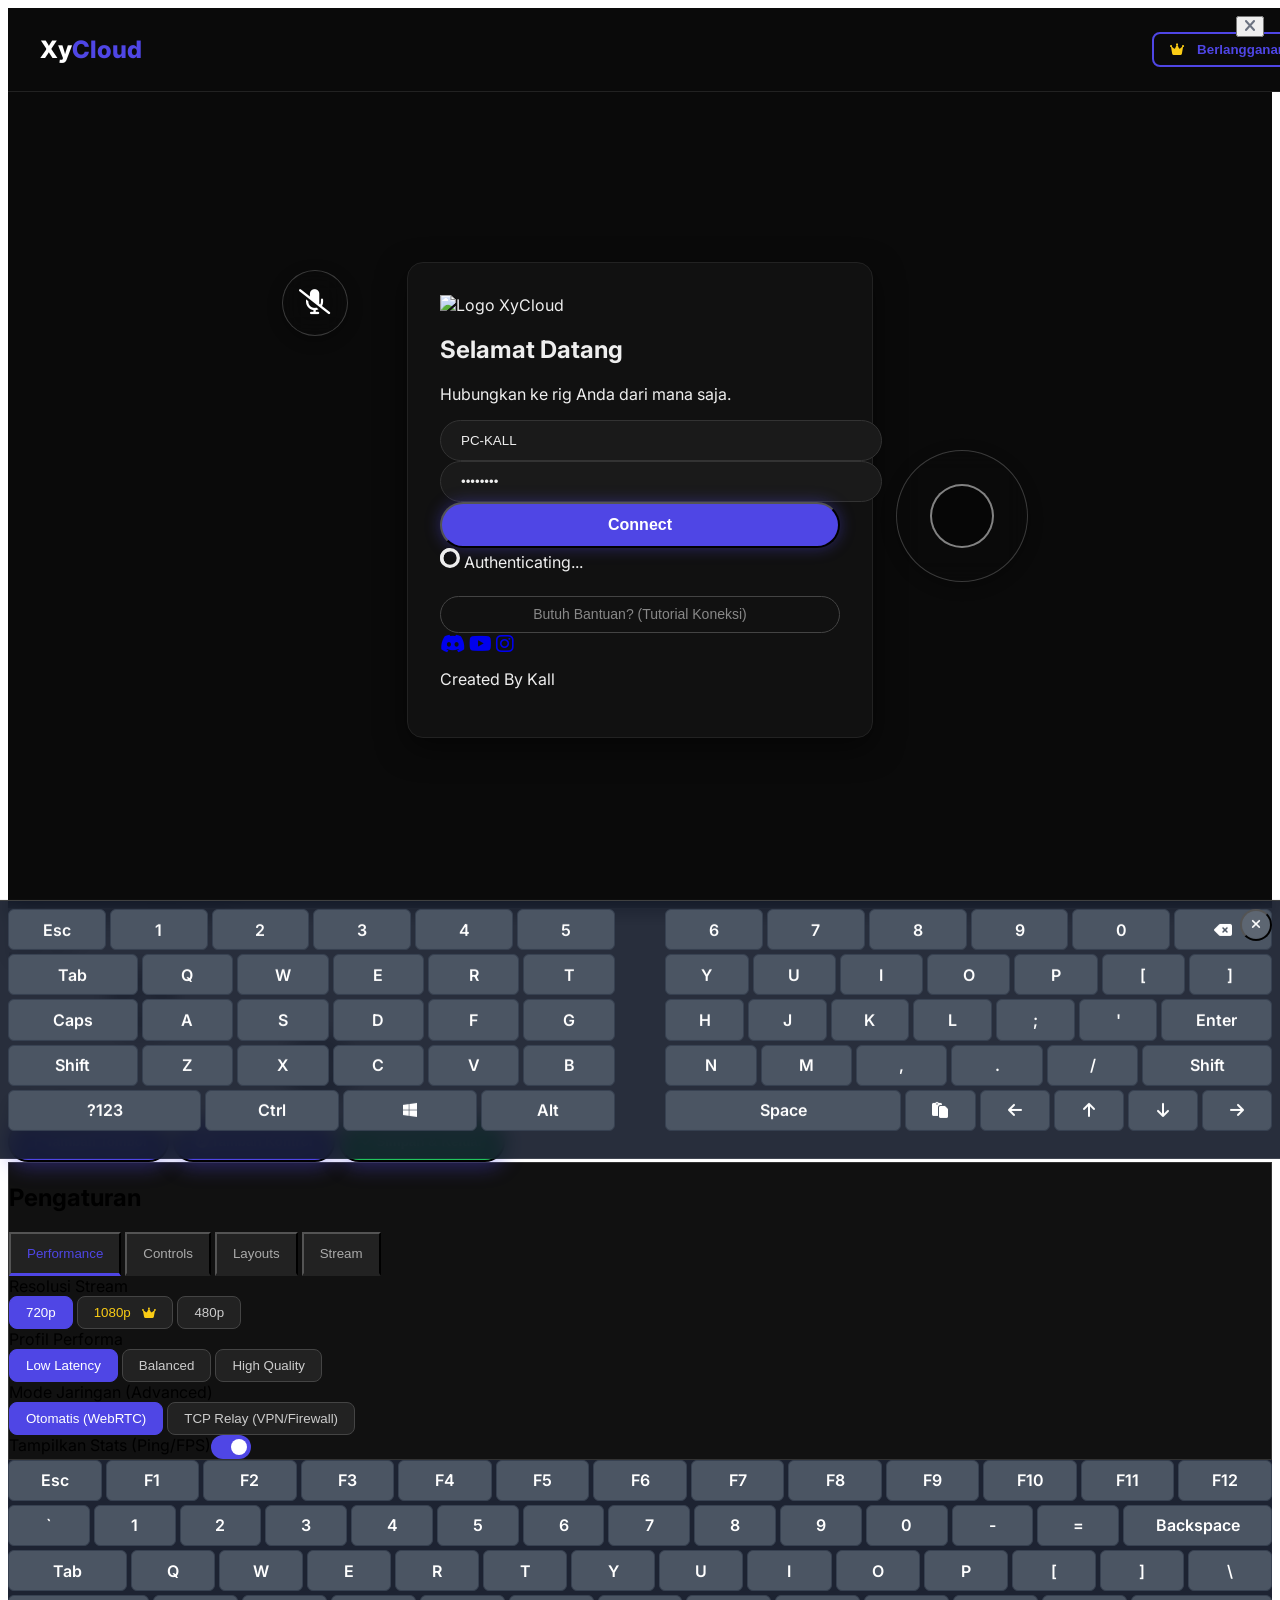
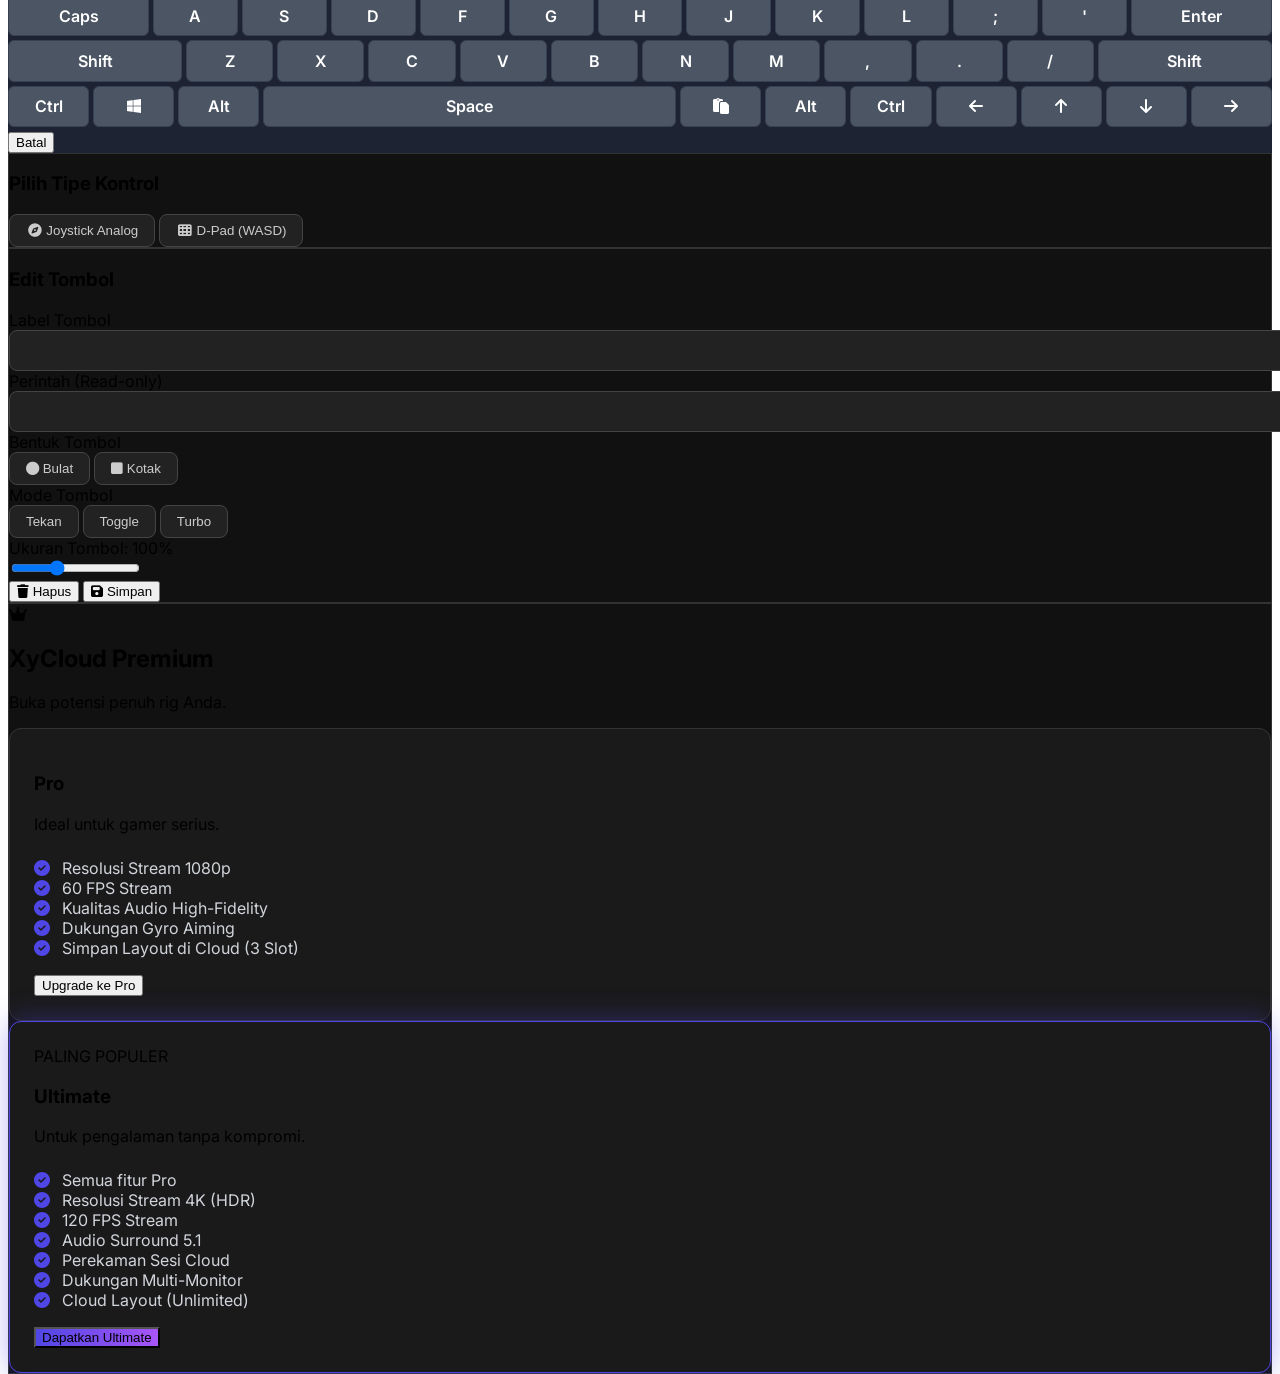
==== index.html @ 90b8d827 "Simplify XyCloud setup instructions in index.html Remove detailed guide for setting up XyCloud with " ====
<!DOCTYPE html>
<html lang="id">
<head>
    <meta charset="UTF-8">
    <meta name="viewport" content="width=device-width, initial-scale=1.0, interactive-widget=resizes-content, user-scalable=no">
    <title>XyCloud | NextGeneration</title>
    
    <script src="https://cdn.tailwindcss.com"></script>
    
    <link rel="stylesheet" href="https://cdnjs.cloudflare.com/ajax/libs/font-awesome/6.5.1/css/all.min.css">
    
    <script src="https://cdn.jsdelivr.net/npm/interactjs/dist/interact.min.js"></script>
    
    <script type="module">
      import { initializeApp } from "https://www.gstatic.com/firebasejs/10.12.2/firebase-app.js";
      import { getFirestore, doc, setDoc, serverTimestamp } from "https://www.gstatic.com/firebasejs/10.12.2/firebase-firestore.js";
      
      // --- PASTE KONFIGURASI FIREBASE-MU DI SINI ---
      // (Dapatkan dari Panduan Bagian 1, Langkah 3)
      const firebaseConfig = {
        apiKey: "GANTI_DENGAN_KODE_API_KEY_KAMU",
        authDomain: "GANTI_DENGAN_PROYEKMU.firebaseapp.com",
        projectId: "GANTI_DENGAN_PROYEK_ID_KAMU",
        storageBucket: "GANTI_DENGAN_PROYEKMU.appspot.com",
        messagingSenderId: "GANTI_DENGAN_SENDER_ID_KAMU",
        appId: "GANTI_DENGAN_APP_ID_KAMU"
      };
      
      // Inisialisasi Firebase
      try {
        const app = initializeApp(firebaseConfig);
        const db = getFirestore(app);
        
        // Buat 'db' dan 'fungsi' bisa diakses global oleh script utama kita
        window.db = db;
        window.createDocRef = (db, collection, id) => doc(db, collection, id);
        window.setDocCommand = setDoc;
        window.serverTimestampCommand = serverTimestamp;
        
        console.log("Firebase v25 Client Loaded.");
      } catch (e) {
        console.error("Firebase GAGAL di-load. Cek 'firebaseConfig' di atas.", e);
        alert("Error Konfigurasi Firebase! Cek konsol (F12).");
      }

    </script>
    
    <style>
        @import url('https://fonts.googleapis.com/css2?family=Inter:wght@400;500;600;700;800&display=swap');
        :root {
            --brand-color: #4f46e5; --brand-color-dark: #4338ca;
            --brand-color-hover: rgba(79, 70, 229, 0.4);
            --brand-gradient: linear-gradient(90deg, #4f46e5, #a855f7);
            --button-opacity: 0.5; 
        }
        body { font-family: 'Inter', sans-serif; -webkit-tap-highlight-color: transparent; overflow: hidden; height: 100vh; }
        #login-page { background: #0a0a0a; color: #eee; display: flex; flex-direction: column; min-height: 100vh; }
        #login-header { width: 100%; padding: 1.5rem 2rem; display: flex; justify-content: space-between; align-items: center; background: #0a0a0a; border-bottom: 1px solid #222; }
        .login-logo { font-size: 1.5rem; font-weight: 800; color: white; }
        .login-logo span { color: var(--brand-color); }
        .subscribe-btn { background: transparent; border: 2px solid var(--brand-color); color: var(--brand-color); padding: 0.5rem 1rem; border-radius: 0.5rem; font-weight: 600; transition: all 0.3s ease; }
        .subscribe-btn:hover { background: var(--brand-color); color: white; box-shadow: 0 0 15px var(--brand-color-hover); }
        .subscribe-btn .fa-crown { color: #facc15; margin-right: 0.5rem; }
        .login-content { flex-grow: 1; display: flex; align-items: center; justify-content: center; padding: 2rem; }
        .login-card { background: #111; border: 1px solid #222; padding: 2rem; border-radius: 1rem; box-shadow: 0 10px 30px rgba(0,0,0,0.5); width: 100%; max-width: 400px; }
        .login-input { background: #1a1a1a; border: 1px solid #333; color: #eee; width: 100%; padding: 0.75rem 1.25rem; border-radius: 9999px; }
        .login-input:focus { outline: none; border-color: var(--brand-color); box-shadow: 0 0 10px var(--brand-color-hover); }
        .login-btn { background-color: var(--brand-color); transition: all 0.3s ease; box-shadow: 0 0 15px var(--brand-color-hover); width: 100%; color: white; font-weight: 700; padding: 0.75rem 1rem; border-radius: 9999px; font-size: 1rem; }
        .login-btn:hover { background-color: var(--brand-color-dark); box-shadow: 0 0 25px var(--brand-color-hover); }
        .help-btn-outline { background-color: transparent; border: 1px solid #444; color: #888; width: 100%; padding: 0.6rem 1rem; border-radius: 9999px; font-size: 0.875rem; margin-top: 1.5rem; transition: all 0.2s ease; }
        .help-btn-outline:hover { border-color: #777; color: #ccc; }
        #toast-notification { position: fixed; top: 20px; right: 20px; transform: translateX(120%); transition: transform 0.3s ease-in-out; z-index: 100; }
        #toast-notification.show { transform: translateX(0); }
        .draggable { touch-action: none; user-select: none; position: absolute; z-index: 30; background-color: rgba(10, 10, 10, var(--button-opacity)); border: 1px solid rgba(255, 255, 255, 0.2); backdrop-filter: blur(12px); -webkit-backdrop-filter: blur(12px); color: white; border-radius: 9999px; box-shadow: 0 4px 15px rgba(0,0,0,0.3); transition: all 0.2s ease; width: 64px; height: 64px; display: flex; align-items: center; justify-content: center; font-size: 1.25rem; }
        .draggable.text-btn { width: auto; height: 56px; padding: 0 1.25rem; border-radius: 0.75rem; font-size: 0.875rem; }
        .d-pad-base { background: transparent !important; backdrop-filter: none; border: none; box-shadow: none; width: 150px; height: 150px; display: grid; grid-template-rows: 1fr 1fr 1fr; grid-template-columns: 1fr 1fr 1fr; border-radius: 0; }
        .d-pad-btn { background-color: rgba(10, 10, 10, var(--button-opacity)); border: 1px solid rgba(255, 255, 255, 0.2); backdrop-filter: blur(12px); -webkit-backdrop-filter: blur(12px); display: flex; align-items: center; justify-content: center; font-size: 1.25rem; font-weight: bold; }
        .d-pad-btn.active-state { background-color: var(--brand-color-hover); }
        .d-pad-up { grid-row: 1; grid-column: 2; border-radius: 0.5rem 0.5rem 0 0; }
        .d-pad-left { grid-row: 2; grid-column: 1; border-radius: 0.5rem 0 0 0.5rem; }
        .d-pad-right { grid-row: 2; grid-column: 3; border-radius: 0 0.5rem 0.5rem 0; }
        .d-pad-down { grid-row: 3; grid-column: 2; border-radius: 0 0 0.5rem 0.5rem; }
        .d-pad-center { grid-row: 2; grid-column: 2; }
        .draggable.active-state { background-color: var(--brand-color-hover); border-color: var(--brand-color); transform: scale(0.95); }
        .draggable.active-state .mouse-dot { opacity: 1; }
        .mouse-btn-v8 { font-size: 1.75rem; position: relative; }
        .mouse-dot { position: absolute; width: 0.65rem; height: 0.65rem; border-radius: 9999px; border: 1px solid rgba(0,0,0,0.5); top: 0.65rem; opacity: 0; transition: opacity 0.1s ease; }
        .joystick-base { width: 130px; height: 130px; }
        .joystick-stick { width: 60px; height: 60px; background-color: rgba(0, 0, 0, 0.4); border: 2px solid rgba(255, 255, 255, 0.5); border-radius: 9999px; position: absolute; z-index: 31; cursor: grab; }
        #customize-bar { z-index: 40; }
        .customize-btn { background-color: var(--brand-color); color: white; font-weight: 600; padding: 0.65rem 1.25rem; border-radius: 9999px; transition: all 0.3s ease; box-shadow: 0 5px 20px var(--brand-color-hover); }
        .customize-btn:hover { background-color: var(--brand-color-dark); transform: translateY(-2px); }
        .customize-btn.exit-btn { background-color: #22c55e; }
        .customize-btn.exit-btn:hover { background-color: #16a34a; }
        .edit-btn-overlay { position: absolute; top: -5px; right: -5px; width: 24px; height: 24px; background-color: var(--brand-color); color: white; border-radius: 9999px; display: none; align-items: center; justify-content: center; font-size: 0.75rem; cursor: pointer; z-index: 35; }
        .customization-active .draggable:hover .edit-btn-overlay { display: flex; }
        .customization-active .draggable { cursor: move; border-color: var(--brand-color); box-shadow: 0 0 25px var(--brand-color-hover), 0 0 10px rgba(255, 255, 255, 0.5) inset; }
        .customization-active .joystick-stick, .customization-active .d-pad-btn { display: none; }
        .customization-active .d-pad-base { background: rgba(79, 70, 229, 0.2); border: 2px dashed var(--brand-color); border-radius: 0.5rem; }
        .modal { transition: opacity 0.2s ease, transform 0.2s ease; z-index: 50; }
        .modal-content { background-color: #111; border: 1px solid #333; }
        .modal-close-btn { position: absolute; top: 1rem; right: 1rem; color: #6B7280; transition: color 0.2s ease; }
        .modal-close-btn:hover { color: #fff; }
        .tab-btn { background: #222; color: #aaa; padding: 0.75rem 1rem; border-bottom: 3px solid transparent; transition: all 0.2s ease; }
        .tab-btn:hover { background: #333; color: #fff; }
        .tab-btn.active { color: var(--brand-color); border-bottom-color: var(--brand-color); }
        .tab-content { display: none; }
        .tab-content.active { display: block; }
        .choice-btn { background: #222; border: 1px solid #444; color: #ccc; padding: 0.5rem 1rem; border-radius: 0.5rem; transition: all 0.2s ease; }
        .choice-btn:hover { background: #333; color: #fff; }
        .choice-btn.active { background: var(--brand-color); color: white; border-color: var(--brand-color); }
        .choice-btn.premium { color: #facc15; }
        .premium-icon { color: #facc15; margin-left: 0.5rem; font-size: 0.75rem; }
        .premium-label-wrapper { display: flex; align-items: center; justify-content: space-between; }
        .premium-card { background: #1a1a1a; border-radius: 0.75rem; padding: 1.5rem; border: 1px solid #333; transition: all 0.3s ease; }
        .premium-card-popular { border-color: var(--brand-color); box-shadow: 0 0 30px var(--brand-color-hover); }
        .premium-feature-list { list-style-type: none; padding: 0; margin-top: 1.5rem; space-y: 0.75rem; }
        .premium-feature-list li { display: flex; align-items: center; font-size: 1rem; color: #d1d5db; }
        .premium-feature-list .fa-check-circle { color: var(--brand-color); margin-right: 0.75rem; }
        #binding-keyboard-modal { z-index: 55; background-color: rgba(17, 24, 39, 0.95); }
        #sliding-keyboard { position: fixed; bottom: 0; left: 0; right: 0; background-color: rgba(17, 24, 39, 0.90); backdrop-filter: blur(10px); -webkit-backdrop-filter: blur(10px); transform: translateY(100%); transition: transform 0.3s ease-in-out; z-index: 40; padding: 0.5rem; padding-bottom: 1.5rem; border-top: 1px solid #444; }
        #sliding-keyboard.show { transform: translateY(0); }
        #close-sliding-keyboard-btn { position: absolute; top: 0.5rem; right: 0.5rem; background-color: rgba(255, 255, 255, 0.1); color: white; border-radius: 9999px; width: 2rem; height: 2rem; display: flex; align-items: center; justify-content: center; cursor: pointer; }
        #close-sliding-keyboard-btn:active { background-color: rgba(255, 255, 255, 0.2); }
        .kbd-layer { display: none; }
        .kbd-layer.active { display: block; }
        .kbd-left-half, .kbd-right-half { width: 48%; }
        #sliding-keyboard-layers { display: flex; justify-content: space-between; }
        .kbd-key { background-color: #4B5563; border: 1px solid #374151; border-radius: 0.375rem; padding: 0.6rem 0.4rem; font-weight: 600; color: white; cursor: pointer; transition: background-color 0.1s ease; display: flex; justify-content: center; align-items: center; min-width: 32px; text-align: center; flex-grow: 1; flex-basis: 0; -webkit-tap-highlight-color: transparent; }
        .kbd-key:active { background-color: #374151; }
        .kbd-row { display: flex; justify-content: center; gap: 0.25rem; margin-bottom: 0.25rem; }
        .switch { position: relative; display: inline-block; width: 40px; height: 24px; }
        .switch input { opacity: 0; width: 0; height: 0; }
        .slider { position: absolute; cursor: pointer; top: 0; left: 0; right: 0; bottom: 0; background-color: #4B5563; transition: .4s; border-radius: 34px; }
        .slider:before { position: absolute; content: ""; height: 16px; width: 16px; left: 4px; bottom: 4px; background-color: white; transition: .4s; border-radius: 50%; }
        input:checked + .slider { background-color: var(--brand-color); }
        input:checked + .slider:before { transform: translateX(16px); }
        .form-input { background: #222; border: 1px solid #444; color: #fff; width: 100%; padding: 0.75rem 1rem; border-radius: 0.5rem; }
        .form-label { display: block; text-sm font-medium text-gray-300 mb-2; }
        #loading-spinner svg { width: 1.25rem; height: 1.25rem; display: inline-block; }
    </style>
</head>
<body class="bg-black text-white overflow-hidden h-screen">

    <div id="login-page" class="min-h-screen flex flex-col">
        <header id="login-header">
            <div class="login-logo">Xy<span>Cloud</span></div>
            <button id="subscribe-btn" class="subscribe-btn" data-premium-feature="true">
                <i class="fas fa-crown"></i>
                Berlangganan
            </button>
        </header>
        
        <div class="login-content">
            <div class="login-card">
                <div class="text-center mb-8">
                    <img src="https://i.ibb.co/tpXj7XBj/Proyek-Baru-78-AF0-BCF8.png" 
                         alt="Logo XyCloud" 
                         class="w-24 h-24 mx-auto mb-4">
                    <h2 class="text-3xl font-extrabold text-white mt-4">Selamat Datang</h2>
                    <p class="text-gray-400">Hubungkan ke rig Anda dari mana saja.</p>
                </div>
                <form id="login-form">
                    <div class="mb-5">
                        <label for="client-id" class="form-label sr-only">Partner ID</label>
                        <input type="text" id="client-id" value="PC-KALL" class="login-input rounded-full" placeholder="Partner ID" required>
                    </div>
                    <div class="mb-6">
                        <label for="password" class="form-label sr-only">Password</label>
                        <input type="password" id="password" value="••••••••" class="login-input rounded-full" placeholder="Password" required>
                    </div>
                    <button type="submit" id="connect-btn" class="login-btn rounded-full">
                        Connect
                    </button>
                    <div id="loading-spinner" class="hidden text-center mt-4">
                        <svg class="animate-spin h-5 w-5 text-white inline-block" xmlns="http://www.w3.org/2000/svg" fill="none" viewBox="0 0 24 24"><circle class="opacity-25" cx="12" cy="12" r="10" stroke="currentColor" stroke-width="4"></circle><path class="opacity-75" fill="currentColor" d="M4 12a8 8 0 018-8V0C5.373 0 0 5.373 0 12h4zm2 5.291A7.962 7.962 0 014 12H0c0 3.042 1.135 5.824 3 7.938l3-2.647z"></path></svg>
                        <span class="ml-2 align-middle">Authenticating...</span>
                    </div>

                    <button type="button" id="help-btn" class="help-btn-outline">
                        Butuh Bantuan? (Tutorial Koneksi)
                    </button>

                    <div class="flex justify-center gap-6 mt-6">
                        <a href="#" class="text-gray-500 hover:text-indigo-500 transition-colors"><i class="fab fa-discord fa-lg"></i></a>
                        <a href="#" class="text-gray-500 hover:text-red-500 transition-colors"><i class="fab fa-youtube fa-lg"></i></a>
                        <a href="#" class="text-gray-500 hover:text-pink-500 transition-colors"><i class="fab fa-instagram fa-lg"></i></a>
                    </div>
                    
                    <p class="text-center text-gray-600 text-xs mt-8">Created By Kall</p>
                </form>
            </div>
        </div>
    </div>

    <div id="remote-page" class="hidden h-screen flex flex-col relative">
        <div class="flex-grow bg-black flex items-center justify-center p-0 overflow-auto relative h-full">
            <div id="remote-content" class="w-full h-full aspect-video bg-gray-700 relative overflow-hidden">
                <img src="https://i.ibb.co/gL4FFdTz/Windows-11-desktop-wallpaper.jpg" 
                     class="w-full h-full object-cover" 
                     alt="Simulasi stream Windows 11">
                
                <div id="stats-overlay" class="absolute top-4 left-4 z-20 bg-black/60 backdrop-blur-sm p-2 rounded-lg font-mono text-sm text-green-400">
                    <div>Ping: <span class="font-bold">15ms</span></div>
                    <div>FPS: <span class="font-bold">120</span></div>
                </div>
                
                <div id="custom-ui-overlay" class="absolute inset-0 z-30">
                    <div id="drag-lmb" class="draggable mouse-btn-v8" style="top: 55%; left: 8%;" data-label="Mouse Kiri" data-command="LMB" data-scale="1.0" data-style="circle" data-mode="press">
                        <span class="edit-btn-overlay"><i class="fas fa-cog"></i></span>
                        <i class="fas fa-mouse"></i>
                        <span class="mouse-dot bg-blue-500" style="left: 0.65rem;"></span>
                    </div>
                    <div id="drag-rmb" class="draggable mouse-btn-v8" style="top: 55%; left: 22%;" data-label="Mouse Kanan" data-command="RMB" data-scale="1.0" data-style="circle" data-mode="press">
                        <span class="edit-btn-overlay"><i class="fas fa-cog"></i></span>
                        <i class="fas fa-mouse"></i>
                        <span class="mouse-dot bg-red-500" style="right: 0.65rem;"></span>
                    </div>
                    <div id="drag-joystick" class="draggable joystick-base" style="top: 50%; left: 70%;" data-label="Joystick Analog" data-command="JOYSTICK" data-scale="1.0" data-style="analog" data-mode="press">
                        <span class="edit-btn-overlay"><i class="fas fa-cog"></i></span>
                        <div class="joystick-stick"></div>
                    </div>
                    <div id="drag-mic" class="draggable" style="top: 30%; left: 22%;" data-label="Mikrofon" data-command="MIC_TOGGLE" data-scale="1.0" data-style="circle" data-mode="toggle">
                        <span class="edit-btn-overlay"><i class="fas fa-cog"></i></span>
                        <i id="mic-icon" class="fas fa-microphone-slash fa-lg"></i>
                    </div>
                </div>
            </div>
        </div>

        <button id="settings-btn" class="absolute top-4 right-4 z-40 bg-black/60 backdrop-blur-md p-3 rounded-full text-white hover:bg-indigo-600 transition-colors w-12 h-12 flex items-center justify-center">
            <i class="fas fa-cog fa-lg"></i>
        </button>
        
        <button id="global-keyboard-btn" class="absolute bottom-4 right-4 z-40 bg-black/60 backdrop-blur-md p-3 rounded-full text-white hover:bg-indigo-600 transition-colors w-14 h-14 flex items-center justify-center">
            <i class="fas fa-keyboard fa-lg"></i>
        </button>
        
        <div id="customize-bar" class="hidden absolute top-0 left-0 right-0 p-3 bg-gray-900/80 backdrop-blur-lg z-40 flex justify-center gap-4 shadow-lg">
            <button id="add-key-btn" class="customize-btn"><i class="fas fa-plus mr-2"></i> Tambah Tombol</button>
            <button id="add-joystick-btn" class="customize-btn"><i class="fas fa-compass mr-2"></i> Tambah Kontrol</button>
            <button id="exit-customize-btn" class="customize-btn exit-btn"><i class="fas fa-check mr-2"></i> Simpan & Keluar</button>
        </div>
        
        <div id="settings-modal" class="hidden modal fixed inset-0 bg-black/70 backdrop-blur-md flex items-center justify-center p-4 opacity-0 scale-95">
            <div class="modal-content w-full max-w-2xl p-6 rounded-lg shadow-2xl relative overflow-y-auto max-h-screen">
                <button id="close-settings-modal" class="modal-close-btn"><i class="fas fa-times fa-lg"></i></button>
                <h2 class="text-2xl font-bold mb-6">Pengaturan</h2>
                
                <div class="flex border-b border-gray-700 mb-6 overflow-x-auto">
                    <button class="tab-btn active" data-tab="performance">Performance</button>
                    <button class="tab-btn" data-tab="controls">Controls</button>
                    <button class="tab-btn" data-tab="layouts">Layouts</button>
                    <button class="tab-btn" data-tab="stream">Stream</button>
                </div>
                
                <div class="space-y-6">
                    <div id="tab-performance" class="tab-content active">
                        <div class="mb-4">
                            <label class="form-label">Resolusi Stream</label>
                            <div class="flex gap-2">
                                <button class="choice-btn active" data-res="720p">720p</button>
                                <button class="choice-btn premium" data-premium-feature="true">1080p <i class="premium-icon fas fa-crown"></i></button>
                                <button class="choice-btn" data-res="480p">480p</button>
                            </div>
                        </div>
                        <div class="mb-4">
                            <label class="form-label">Profil Performa</label>
                            <div class="flex gap-2">
                                <button class="choice-btn active" data-profile="latency">Low Latency</button>
                                <button class="choice-btn" data-profile="balanced">Balanced</button>
                                <button class="choice-btn" data-profile="quality">High Quality</button>
                            </div>
                        </div>
                        <div class="mb-4">
                            <label class="form-label">Mode Jaringan (Advanced)</label>
                            <div class="flex gap-2">
                                <button class="choice-btn active" data-net="webrtc">Otomatis (WebRTC)</button>
                                <button class="choice-btn" data-net="tcp">TCP Relay (VPN/Firewall)</button>
                            </div>
                        </div>
                        <div class="flex items-center justify-between"><label class="text-sm">Tampilkan Stats (Ping/FPS)</label><label class="switch"><input type="checkbox" id="toggle-stats-btn" checked><span class="slider"></span></label></div>
                    </div>
                    
                    <div id="tab-controls" class="tab-content">
                        <button id="enter-customize-btn" class="w-full text-center px-4 py-3 bg-indigo-600 hover:bg-indigo-700 rounded-lg font-semibold"><i class="fas fa-arrows-up-down-left-right fa-fw mr-2"></i> Kustomisasi Tombol di Layar</button>
                        
                        <div class="mt-4">
                            <label class="form-label">Mode Mouse (Layar Sentuh)</label>
                            <div class="flex gap-2">
                                <button class="choice-btn active" data-mouse-mode="direct">Direct (Sentuh = Klik)</button>
                                <button class="choice-btn" data-mouse-mode="trackpad">Trackpad (Geser Kursor)</button>
                            </div>
                        </div>
                        
                        <div class="mt-4">
                            <label class="form-label">Sensitivitas Mouse (Remote)</label>
                            <input type="range" min="10" max="200" value="100" class="w-full h-2 bg-gray-700 rounded-lg appearance-none cursor-pointer">
                        </div>
                        <div class="mt-4">
                            <label class="form-label">Zona Mati (Deadzone) Joystick</label>
                            <input type="range" min="0" max="50" value="10" class="w-full h-2 bg-gray-700 rounded-lg appearance-none cursor-pointer">
                        </div>
                        <div class="flex items-center justify-between mt-4"><label class="text-sm">Getar (Haptic Feedback)</label><label class="switch"><input type="checkbox" id="toggle-haptics-btn"><span class="slider"></span></label></div>
                        <div class="flex items-center justify-between mt-4 premium-label-wrapper">
                            <label class="text-sm">Gyro Aiming <i class="premium-icon fas fa-crown"></i></label>
                            <label class="switch" data-premium-feature="true"><input type="checkbox" id="toggle-gyro-btn"><span class="slider"></span></label>
                        </div>
                        <div class="flex items-center justify-between mt-4"><label class="text-sm">Gamepad Fisik Passthrough</label><label class="switch"><input type="checkbox" id="toggle-gamepad-btn" checked><span class="slider"></span></label></div>
                    </div>

                    <div id="tab-layouts" class="tab-content">
                        <div class="mb-4">
                            <label class="form-label">Transparansi Tombol: <span id="opacity-value">50</span>%</label>
                            <input type="range" min="20" max="100" value="50" class="w-full h-2 bg-gray-700 rounded-lg appearance-none cursor-pointer" id="button-opacity-slider">
                        </div>
                        <div class="mb-4">
                            <label for="save-layout-input" class="form-label">Simpan Layout Saat Ini</label>
                            <div class="flex gap-2">
                                <input type="text" id="save-layout-input" placeholder="cth: Layout FiveM" class="form-input flex-grow">
                                <button id="save-layout-btn" class="choice-btn active"><i class="fas fa-save mr-2"></i>Lokal</button>
                                <button id="save-cloud-btn" class="choice-btn premium" data-premium-feature="true"><i class="fas fa-cloud-upload-alt mr-2"></i>Cloud <i class="premium-icon fas fa-crown"></i></button>
                            </div>
                        </div>
                        <div class="mb-4">
                            <label class="form-label">Layout Tersimpan</label>
                            <div id="saved-layouts-list" class="space-y-2 max-h-32 overflow-y-auto">
                                <p class="text-gray-400 text-sm">Belum ada layout yang disimpan.</p>
                            </div>
                        </div>
                        <div>
                            <label for="load-layout-input" class="form-label">Muat dari Kode Share</label>
                            <div class="flex gap-2">
                                <input type="text" id="load-layout-input" placeholder="Masukkan kode..." class="form-input flex-grow">
                                <button id="load-layout-btn" class="choice-btn"><i class="fas fa-download mr-2"></i>Muat</button>
                            </div>
                        </div>
                    </div>
                    
                    <div id="tab-stream" class="tab-content">
                        <div class="mb-4">
                            <label class="form-label">Sumber Audio</label>
                            <div class="flex gap-2">
                                <button class="choice-btn active" data-audio="pc">PC Saja</button>
                                <button class="choice-btn" data-audio="pc_mic">PC + Mic (Client)</button>
                            </div>
                        </div>
                        <div class="mb-4">
                            <label class="form-label">Output Audio (Premium)</label>
                            <div class="flex gap-2">
                                <button class="choice-btn active" data-audio-out="merged">Gabung</button>
                                <button class="choice-btn premium" data-audio-out="separate" data-premium-feature="true">Pisah (Game/Chat) <i class="premium-icon fas fa-crown"></i></button>
                            </div>
                        </div>
                        <div>
                            <label class="form-label">Volume Mic</label>
                            <input type="range" min="0" max="100" value="80" class="w-full h-2 bg-gray-700 rounded-lg appearance-none cursor-pointer">
                        </div>
                        
                        <div class="border-t border-gray-700 my-6"></div>
                        
                        <div class="grid grid-cols-2 gap-4">
                            <button id="screenshot-btn" class="choice-btn"><i class="fas fa-camera mr-2"></i> Ambil Screenshot</button>
                            <button id="record-btn" class="choice-btn" data-premium-feature="true"><i class="fas fa-video mr-2"></i> Mulai Merekam <i class="premium-icon fas fa-crown"></i></button>
                            <button id="monitor-btn" class="choice-btn" data-premium-feature="true"><i class="fas fa-desktop mr-2"></i> Ganti Monitor <i class="premium-icon fas fa-crown"></i></button>
                            <button id="fullscreen-btn" class="choice-btn"><i class="fas fa-expand mr-2"></i> Fullscreen</button>
                        </div>
                         <button id="disconnect-btn" class="w-full mt-6 bg-red-600 hover:bg-red-700 text-white font-bold py-3 px-4 rounded-lg"><i class="fas fa-power-off fa-fw mr-2"></i> Disconnect</button>
                    </div>
                </div>
            </div>
        </div>

        <div id="binding-keyboard-modal" class="hidden modal fixed inset-0 p-4 z-55 flex flex-col items-center justify-center opacity-0 overflow-auto">
            <div class="w-full max-w-5xl p-4 bg-gray-800 rounded-xl border border-gray-700">
                <div class="kbd-row"><span class="kbd-key" data-key="Escape">Esc</span><span class="kbd-key" data-key="F1">F1</span><span class="kbd-key" data-key="F2">F2</span><span class="kbd-key" data-key="F3">F3</span><span class="kbd-key" data-key="F4">F4</span><span class="kbd-key" data-key="F5">F5</span><span class="kbd-key" data-key="F6">F6</span><span class="kbd-key" data-key="F7">F7</span><span class="kbd-key" data-key="F8">F8</span><span class="kbd-key" data-key="F9">F9</span><span class="kbd-key" data-key="F10">F10</span><span class="kbd-key" data-key="F11">F11</span><span class="kbd-key" data-key="F12">F12</span></div>
                <div class="kbd-row"><span class="kbd-key" data-key="`">`</span><span class="kbd-key" data-key="1">1</span><span class="kbd-key" data-key="2">2</span><span class="kbd-key" data-key="3">3</span><span class="kbd-key" data-key="4">4</span><span class="kbd-key" data-key="5">5</span><span class="kbd-key" data-key="6">6</span><span class="kbd-key" data-key="7">7</span><span class="kbd-key" data-key="8">8</span><span class="kbd-key" data-key="9">9</span><span class="kbd-key" data-key="0">0</span><span class="kbd-key" data-key="-">-</span><span class="kbd-key" data-key="=">=</span><span class="kbd-key" data-key="Backspace" style="flex-grow: 2;">Backspace</span></div>
                <div class="kbd-row"><span class="kbd-key" data-key="Tab" style="flex-grow: 1.5;">Tab</span><span class="kbd-key" data-key="Q">Q</span><span class="kbd-key" data-key="W">W</span><span class="kbd-key" data-key="E">E</span><span class="kbd-key" data-key="R">R</span><span class="kbd-key" data-key="T">T</span><span class="kbd-key" data-key="Y">Y</span><span class="kbd-key" data-key="U">U</span><span class="kbd-key" data-key="I">I</span><span class="kbd-key" data-key="O">O</span><span class="kbd-key" data-key="P">P</span><span class="kbd-key" data-key="[">[</span><span class="kbd-key" data-key="]">]</span><span class="kbd-key" data-key="\"> \ </span></div>
                <div class="kbd-row"><span class="kbd-key" data-key="CapsLock" style="flex-grow: 1.8;">Caps</span><span class="kbd-key" data-key="A">A</span><span class="kbd-key" data-key="S">S</span><span class="kbd-key" data-key="D">D</span><span class="kbd-key" data-key="F">F</span><span class="kbd-key" data-key="G">G</span><span class="kbd-key" data-key="H">H</span><span class="kbd-key" data-key="J">J</span><span class="kbd-key" data-key="K">K</span><span class="kbd-key" data-key="L">L</span><span class="kbd-key" data-key=";">;</span><span class="kbd-key" data-key="'">'</span><span class="kbd-key" data-key="Enter" style="flex-grow: 1.8;">Enter</span></div>
                <div class="kbd-row"><span class="kbd-key" data-key="Shift" style="flex-grow: 2.2;">Shift</span><span class="kbd-key" data-key="Z">Z</span><span class="kbd-key" data-key="X">X</span><span class="kbd-key" data-key="C">C</span><span class="kbd-key" data-key="V">V</span><span class="kbd-key" data-key="B">B</span><span class="kbd-key" data-key="N">N</span><span class="kbd-key" data-key="M">M</span><span class="kbd-key" data-key=",">,</span><span class="kbd-key" data-key=".">.</span><span class="kbd-key" data-key="/">/</span><span class="kbd-key" data-key="Shift" style="flex-grow: 2.2;">Shift</span></div>
                <div class="kbd-row"><span class="kbd-key" data-key="Control">Ctrl</span><span class="kbd-key" data-key="Meta"><i class="fab fa-windows"></i></span><span class="kbd-key" data-key="Alt">Alt</span><span class="kbd-key" data-key=" " style="flex-grow: 6;">Space</span><span class="kbd-key" data-key="SPECIAL_PASTE" title="Paste Clipboard"><i class="fas fa-paste"></i></span><span class="kbd-key" data-key="Alt">Alt</span><span class="kbd-key" data-key="Control">Ctrl</span><span class="kbd-key" data-key="ArrowLeft"><i class="fas fa-arrow-left"></i></span><span class="kbd-key" data-key="ArrowUp"><i class="fas fa-arrow-up"></i></span><span class="kbd-key" data-key="ArrowDown"><i class="fas fa-arrow-down"></i></span><span class="kbd-key" data-key="ArrowRight"><i class="fas fa-arrow-right"></i></span></div>
            </div>
            <button id="close-binding-keyboard-btn" class="mt-4 bg-red-600 hover:bg-red-700 px-6 py-2 rounded-full font-bold">Batal</button>
        </div>
        
        <div id="add-joystick-modal" class="hidden modal fixed inset-0 bg-black/70 backdrop-blur-md flex items-center justify-center p-4 opacity-0 scale-95">
            <div class="modal-content p-6 rounded-lg shadow-2xl w-full max-w-sm relative">
                <button id="close-add-joystick-modal" class="modal-close-btn"><i class="fas fa-times"></i></button>
                <h3 class="text-2xl font-bold mb-6">Pilih Tipe Kontrol</h3>
                <div class="flex flex-col gap-4">
                    <button data-type="analog" class="add-control-sim-btn choice-btn text-lg p-4"><i class="fas fa-compass fa-fw mr-3"></i> Joystick Analog</button>
                    <button data-type="dpad" class="add-control-sim-btn choice-btn text-lg p-4"><i class="fas fa-th fa-fw mr-3"></i> D-Pad (WASD)</button>
                </div>
            </div>
        </div>

        <div id="edit-key-modal" class="hidden modal fixed inset-0 bg-black/70 backdrop-blur-md flex items-center justify-center p-4 opacity-0 scale-95">
            <div class="modal-content p-6 rounded-lg shadow-2xl w-full max-w-sm relative">
                <button id="close-edit-key-modal" class="modal-close-btn"><i class="fas fa-times"></i></button>
                <h3 class="text-2xl font-bold mb-4">Edit Tombol</h3>
                
                <div class="space-y-4">
                    <div id="edit-key-label-wrapper">
                        <label for="edit-key-label" class="form-label">Label Tombol</label>
                        <input type="text" id="edit-key-label" class="form-input">
                    </div>
                    <div id="edit-key-command-wrapper">
                        <label for="edit-key-command" class="form-label">Perintah (Read-only)</label>
                        <input type="text" id="edit-key-command" class="form-input bg-gray-800" readonly>
                    </div>
                    
                    <div id="edit-key-style-wrapper-parent">
                        <label class="form-label">Bentuk Tombol</label>
                        <div class="flex gap-2" id="edit-key-style-wrapper">
                            <button class="choice-btn" data-style="circle"><i class="fas fa-circle mr-2"></i> Bulat</button>
                            <button class="choice-btn" data-style="rectangle"><i class="fas fa-square mr-2"></i> Kotak</button>
                        </div>
                    </div>
                    
                    <div id="edit-key-mode-wrapper-parent">
                        <label class="form-label">Mode Tombol</label>
                        <div class="flex gap-2" id="edit-key-mode-wrapper">
                            <button class="choice-btn" data-mode="press">Tekan</button>
                            <button class="choice-btn" data-mode="toggle">Toggle</button>
                            <button class="choice-btn" data-mode="turbo">Turbo</button>
                        </div>
                    </div>

                    <div>
                        <label class="form-label">Ukuran Tombol: <span id="edit-key-size-value">100</span>%</label>
                        <input type="range" id="edit-key-size" min="50" max="200" value="100" class="w-full h-2 bg-gray-700 rounded-lg appearance-none cursor-pointer">
                    </div>
                </div>

                <div class="flex gap-4 mt-6">
                    <button id="delete-key-btn" class="w-full bg-red-600 hover:bg-red-700 text-white font-bold py-2 px-4 rounded-lg">
                        <i class="fas fa-trash mr-2"></i> Hapus
                    </button>
                    <button id="save-edit-key-btn" class="w-full bg-indigo-600 hover:bg-indigo-700 text-white font-bold py-2 px-4 rounded-lg">
                        <i class="fas fa-save mr-2"></i> Simpan
                    </button>
                </div>
            </div>
        </div>

        <div id="sliding-keyboard" class="fixed bottom-0 left-0 right-0 z-40">
            <button id="close-sliding-keyboard-btn"><i class="fas fa-times"></i></button>
            <div id="sliding-keyboard-layers" class="w-full max-w-5xl mx-auto flex justify-between">
                
                <div class="kbd-left-half">
                    <div id="kbd-layer-main-left" class="kbd-layer active">
                        <div class="kbd-row"><span class="kbd-key" data-key="Escape">Esc</span><span class="kbd-key" data-key="1">1</span><span class="kbd-key" data-key="2">2</span><span class="kbd-key" data-key="3">3</span><span class="kbd-key" data-key="4">4</span><span class="kbd-key" data-key="5">5</span></div>
                        <div class="kbd-row"><span class="kbd-key" data-key="Tab" style="flex-grow: 1.5;">Tab</span><span class="kbd-key" data-key="Q">Q</span><span class="kbd-key" data-key="W">W</span><span class="kbd-key" data-key="E">E</span><span class="kbd-key" data-key="R">R</span><span class="kbd-key" data-key="T">T</span></div>
                        <div class="kbd-row"><span class="kbd-key" data-key="CapsLock" style="flex-grow: 1.5;">Caps</span><span class="kbd-key" data-key="A">A</span><span class="kbd-key" data-key="S">S</span><span class="kbd-key" data-key="D">D</span><span class="kbd-key" data-key="F">F</span><span class="kbd-key" data-key="G">G</span></div>
                        <div class="kbd-row"><span class="kbd-key" data-key="Shift" style="flex-grow: 1.5;">Shift</span><span class="kbd-key" data-key="Z">Z</span><span class="kbd-key" data-key="X">X</span><span class="kbd-key" data-key="C">C</span><span class="kbd-key" data-key="V">V</span><span class="kbd-key" data-key="B">B</span></div>
                        <div class="kbd-row"><span class="kbd-key" data-key="?123" style="flex-grow: 1.5;">?123</span><span class="kbd-key" data-key="Control">Ctrl</span><span class="kbd-key" data-key="Meta"><i class="fab fa-windows"></i></span><span class="kbd-key" data-key="Alt">Alt</span></div>
                    </div>
                    <div id="kbd-layer-symbols1-left" class="kbd-layer hidden">
                        <div class="kbd-row"><span class="kbd-key" data-key="1">1</span><span class="kbd-key" data-key="2">2</span><span class="kbd-key" data-key="3">3</span><span class="kbd-key" data-key="4">4</span><span class="kbd-key" data-key="5">5</span></div>
                        <div class="kbd-row"><span class="kbd-key" data-key="!">!</span><span class="kbd-key" data-key="@">@</span><span class="kbd-key" data-key="#">#</span><span class="kbd-key" data-key="$">$</span><span class="kbd-key" data-key="%">%</span></div>
                        <div class="kbd-row"><span class="kbd-key" data-key="#+={" style="flex-grow: 1.5;">#{<</span><span class="kbd-key" data-key="`">`</span><span class="kbd-key" data-key="~">~</span><span class="kbd-key" data-key="&">&</span><span class="kbd-key" data-key="*">*</span></div>
                        <div class="kbd-row"><span class="kbd-key" data-key="ABC" style="flex-grow: 1.5;">ABC</span><span class="kbd-key" data-key="(">(</span><span class="kbd-key" data-key=")">)</span><span class="kbd-key" data-key="-">-</span><span class="kbd-key" data-key="_">_</span></div>
                    </div>
                    <div id="kbd-layer-symbols2-left" class="kbd-layer hidden">
                        <div class="kbd-row"><span class="kbd-key" data-key="[">[</span><span class="kbd-key" data-key="]">]</span><span class="kbd-key" data-key="{">{</span><span class="kbd-key" data-key="}">}</span></div>
                        <div class="kbd-row"><span class="kbd-key" data-key="<"><</span><span class="kbd-key" data-key=">">></span><span class="kbd-key" data-key="\"> \ </span><span class="kbd-key" data-key="|">|</span></div>
                        <div class="kbd-row"><span class="kbd-key" data-key="?123" style="flex-grow: 1.5;">?123</span><span class="kbd-key" data-key="€">€</span><span class="kbd-key" data-key="£">£</span><span class="kbd-key" data-key="¥">¥</span></div>
                        <div class="kbd-row"><span class="kbd-key" data-key="ABC" style="flex-grow: 1.5;">ABC</span><span class="kbd-key" data-key="©">©</span><span class="kbd-key" data-key="®">®</span><span class="kbd-key" data-key="™">™</span></div>
                    </div>
                </div>
                <div class="kbd-right-half">
                    <div id="kbd-layer-main-right" class="kbd-layer active">
                        <div class="kbd-row"><span class="kbd-key" data-key="6">6</span><span class="kbd-key" data-key="7">7</span><span class="kbd-key" data-key="8">8</span><span class="kbd-key" data-key="9">9</span><span class="kbd-key" data-key="0">0</span><span class="kbd-key" data-key="Backspace"><i class="fas fa-backspace"></i></span></div>
                        <div class="kbd-row"><span class="kbd-key" data-key="Y">Y</span><span class="kbd-key" data-key="U">U</span><span class="kbd-key" data-key="I">I</span><span class="kbd-key" data-key="O">O</span><span class="kbd-key" data-key="P">P</span><span class="kbd-key" data-key="[">[</span><span class="kbd-key" data-key="]">]</span></div>
                        <div class="kbd-row"><span class="kbd-key" data-key="H">H</span><span class="kbd-key" data-key="J">J</span><span class="kbd-key" data-key="K">K</span><span class="kbd-key" data-key="L">L</span><span class="kbd-key" data-key=";">;</span><span class="kbd-key" data-key="'">'</span><span class="kbd-key" data-key="Enter" style="flex-grow: 1.5;">Enter</span></div>
                        <div class="kbd-row"><span class="kbd-key" data-key="N">N</span><span class="kbd-key" data-key="M">M</span><span class="kbd-key" data-key=",">,</span><span class="kbd-key" data-key=".">.</span><span class="kbd-key" data-key="/">/</span><span class="kbd-key" data-key="Shift" style="flex-grow: 1.5;">Shift</span></div>
                        <div class="kbd-row"><span class="kbd-key" data-key=" " style="flex-grow: 4;">Space</span><span class="kbd-key" data-key="SPECIAL_PASTE"><i class="fas fa-paste"></i></span><span class="kbd-key" data-key="ArrowLeft"><i class="fas fa-arrow-left"></i></span><span class="kbd-key" data-key="ArrowUp"><i class="fas fa-arrow-up"></i></span><span class="kbd-key" data-key="ArrowDown"><i class="fas fa-arrow-down"></i></span><span class="kbd-key" data-key="ArrowRight"><i class="fas fa-arrow-right"></i></span></div>
                    </div>
                    <div id="kbd-layer-symbols1-right" class="kbd-layer hidden">
                        <div class="kbd-row"><span class="kbd-key" data-key="6">6</span><span class="kbd-key" data-key="7">7</span><span class="kbd-key" data-key="8">8</span><span class="kbd-key" data-key="9">9</span><span class="kbd-key" data-key="0">0</span><span class="kbd-key" data-key="Backspace"><i class="fas fa-backspace"></i></span></div>
                        <div class="kbd-row"><span class="kbd-key" data-key="^">^</span><span class="kbd-key" data-key="=">=</span><span class="kbd-key" data-key="+">+</span><span class="kbd-key" data-key=";">;</span><span class="kbd-key" data-key=":">:</span></div>
                        <div class="kbd-row"><span class="kbd-key" data-key="?">?</span><span class="kbd-key" data-key="!">!</span><span class="kbd-key" data-key="&quot;">"</span><span class="kbd-key" data-key="'">'</span></div>
                        <div class="kbd-row"><span class="kbd-key" data-key=" " style="flex-grow: 4;">Space</span><span class="kbd-key" data-key=".">.</span><span class="kbd-key" data-key="Enter" style="flex-grow: 1.5;">Enter</span></div>
                    </div>
                    <div id="kbd-layer-symbols2-right" class="kbd-layer hidden">
                        <div class="kbd-row"><span class="kbd-key" data-key="•"> • </span><span class="kbd-key" data-key="§">§</span><span class="kbd-key" data-key="°">°</span><span class="kbd-key" data-key="Backspace"><i class="fas fa-backspace"></i></span></div>
                        <div class="kbd-row"><span class="kbd-key" data-key=" " style="flex-grow: 4;">Space</span><span class="kbd-key" data-key="Enter" style="flex-grow: 1.5;">Enter</span></div>
                    </div>
                </div>
            </div>
        </div>

    </div> <div id="premium-modal" class="hidden modal fixed inset-0 bg-black/80 backdrop-blur-md flex items-center justify-center p-4 opacity-0 scale-95">
        <div class="modal-content w-full max-w-4xl p-0 rounded-lg shadow-2xl relative bg-gray-900 border border-gray-700 overflow-hidden">
            <button id="close-premium-modal" class="modal-close-btn z-10"><i class="fas fa-times fa-lg"></i></button>
            <div class="p-8 text-center">
                <i class="fas fa-crown text-4xl text-yellow-400 mb-4"></i>
                <h2 class="text-3xl font-extrabold text-white mb-2">XyCloud Premium</h2>
                <p class="text-gray-400 text-lg">Buka potensi penuh rig Anda.</p>
            </div>
            <div class="grid grid-cols-1 md:grid-cols-2 gap-6 p-8 pt-0">
                <div class="premium-card">
                    <h3 class="text-2xl font-bold text-white">Pro</h3>
                    <p class="text-gray-400 mb-4">Ideal untuk gamer serius.</p>
                    <ul class="premium-feature-list">
                        <li><i class="fas fa-check-circle"></i> Resolusi Stream 1080p</li>
                        <li><i class="fas fa-check-circle"></i> 60 FPS Stream</li>
                        <li><i class="fas fa-check-circle"></i> Kualitas Audio High-Fidelity</li>
                        <li><i class="fas fa-check-circle"></i> Dukungan Gyro Aiming</li>
                        <li><i class="fas fa-check-circle"></i> Simpan Layout di Cloud (3 Slot)</li>
                    </ul>
                    <button class="w-full bg-indigo-600 hover:bg-indigo-700 text-white font-bold py-3 px-4 rounded-lg text-md mt-6">
                        Upgrade ke Pro
                    </button>
                </div>
                <div class="premium-card premium-card-popular relative">
                    <div class="absolute top-4 right-4 bg-indigo-600 text-white text-xs font-bold px-3 py-1 rounded-full">PALING POPULER</div>
                    <h3 class="text-2xl font-bold text-white">Ultimate</h3>
                    <p class="text-gray-400 mb-4">Untuk pengalaman tanpa kompromi.</p>
                    <ul class="premium-feature-list">
                        <li><i class="fas fa-check-circle"></i> <span class="font-bold">Semua fitur Pro</span></li>
                        <li><i class="fas fa-check-circle"></i> Resolusi Stream 4K (HDR)</li>
                        <li><i class="fas fa-check-circle"></i> 120 FPS Stream</li>
                        <li><i class="fas fa-check-circle"></i> Audio Surround 5.1</li>
                        <li><i class="fas fa-check-circle"></i> Perekaman Sesi Cloud</li>
                        <li><i class="fas fa-check-circle"></i> Dukungan Multi-Monitor</li>
                        <li><i class="fas fa-check-circle"></i> Cloud Layout (Unlimited)</li>
                    </ul>
                    <button class="w-full text-white font-bold py-3 px-4 rounded-lg text-md mt-6" style="background: var(--brand-gradient);">
                        Dapatkan Ultimate
                    </button>
                </div>
            </div>
        </div>
    </div>

    <div id="toast-notification" class="bg-indigo-600 text-white py-3 px-5 rounded-lg shadow-lg">
        <span id="toast-message"></span>
    </div>

    <script type="module">
        // Import fungsi Firebase dari script di <head>
        // Kita butuh fungsi-fungsi ini untuk dioper ke script utama
        const { getFirestore, doc, setDoc, serverTimestamp } = await import("https://www.gstatic.com/firebasejs/10.12.2/firebase-firestore.js");
        
        // Ambil 'db' yang sudah diinisialisasi dari window
        const db = window.db;
        let docRef; // Referensi ke dokumen perintah

        document.addEventListener('DOMContentLoaded', () => {

            // --- State Aplikasi ---
            let isCustomizing = false;
            let hapticsEnabled = false;
            let isPremium = false;
            let toastTimeout;
            let savedLayouts = [];
            let currentEditingElement = null;

            // --- Referensi Elemen DOM ---
            const loginPage = document.getElementById('login-page');
            const remotePage = document.getElementById('remote-page');
            const customUiOverlay = document.getElementById('custom-ui-overlay');
            const statsOverlay = document.getElementById('stats-overlay');
            const loginForm = document.getElementById('login-form');
            const connectBtn = document.getElementById('connect-btn');
            const loadingSpinner = document.getElementById('loading-spinner');
            const clientIdInput = document.getElementById('client-id');
            const subscribeBtn = document.getElementById('subscribe-btn');
            const toast = document.getElementById('toast-notification');
            const toastMessage = document.getElementById('toast-message');
            const premiumModal = document.getElementById('premium-modal');
            const closePremiumModal = document.getElementById('close-premium-modal');
            const settingsBtn = document.getElementById('settings-btn');
            const settingsModal = document.getElementById('settings-modal');
            const closeSettingsModal = document.getElementById('close-settings-modal');
            const enterCustomizeBtn = document.getElementById('enter-customize-btn');
            const disconnectBtn = document.getElementById('disconnect-btn');
            const fullscreenBtn = document.getElementById('fullscreen-btn');
            const toggleStatsBtn = document.getElementById('toggle-stats-btn');
            const customizeBar = document.getElementById('customize-bar');
            const exitCustomizeBtn = document.getElementById('exit-customize-btn');
            const addKeyBtn = document.getElementById('add-key-btn');
            const addJoystickBtn = document.getElementById('add-joystick-btn');
            const addJoystickModal = document.getElementById('add-joystick-modal');
            const closeAddJoystickModal = document.getElementById('close-add-joystick-modal');
            const joystickStick = document.querySelector('.joystick-stick');
            
            // Keyboard v21
            const globalKeyboardBtn = document.getElementById('global-keyboard-btn');
            const slidingKeyboard = document.getElementById('sliding-keyboard');
            const closeSlidingKeyboardBtn = document.getElementById('close-sliding-keyboard-btn');
            const slidingKeyboardLayers = document.getElementById('sliding-keyboard-layers');
            const bindingKeyboardModal = document.getElementById('binding-keyboard-modal');
            const closeBindingKeyboardBtn = document.getElementById('close-binding-keyboard-btn');

            // Elemen Edit Modal
            const editKeyModal = document.getElementById('edit-key-modal');
            const closeEditKeyModal = document.getElementById('close-edit-key-modal');
            const editKeyLabel = document.getElementById('edit-key-label');
            const editKeyCommand = document.getElementById('edit-key-command');
            const editKeySize = document.getElementById('edit-key-size');
            const editKeySizeValue = document.getElementById('edit-key-size-value');
            const editKeyStyleWrapper = document.getElementById('edit-key-style-wrapper');
            const editKeyModeWrapper = document.getElementById('edit-key-mode-wrapper');
            const saveEditKeyBtn = document.getElementById('save-edit-key-btn');
            const deleteKeyBtn = document.getElementById('delete-key-btn');
            const editKeyLabelWrapper = document.getElementById('edit-key-label-wrapper');
            const editKeyCommandWrapper = document.getElementById('edit-key-command-wrapper');
            const editKeyStyleWrapperParent = document.getElementById('edit-key-style-wrapper-parent');
            const editKeyModeWrapperParent = document.getElementById('edit-key-mode-wrapper-parent');

            // Elemen Fitur Baru
            const buttonOpacitySlider = document.getElementById('button-opacity-slider');
            const opacityValue = document.getElementById('opacity-value');
            const toggleHapticsBtn = document.getElementById('toggle-haptics-btn');
            const saveLayoutInput = document.getElementById('save-layout-input');
            const saveLayoutBtn = document.getElementById('save-layout-btn');
            const savedLayoutsList = document.getElementById('saved-layouts-list');
            const loadLayoutInput = document.getElementById('load-layout-input');
            const loadLayoutBtn = document.getElementById('load-layout-btn');
            const helpBtn = document.getElementById('help-btn');

            // --- 1. Fungsi Notifikasi ---
            function showToast(message, isError = false) {
                if (!toast || !toastMessage) return; 
                if (toastTimeout) clearTimeout(toastTimeout);
                toastMessage.textContent = message;
                toast.className = 'py-3 px-5 rounded-lg shadow-lg text-white'; 
                toast.classList.add(isError ? 'bg-red-600' : 'bg-indigo-600');
                toast.classList.add('show');
                toastTimeout = setTimeout(() => { toast.classList.remove('show'); }, 3000);
            }

            // --- 2. Logika Modal (Umum) ---
            function openModal(modal) {
                if (!modal) return;
                modal.classList.remove('hidden');
                setTimeout(() => modal.classList.remove('opacity-0', 'scale-95'), 10);
            }
            function closeModal(modal) {
                if (!modal) return;
                modal.classList.add('opacity-0', 'scale-95');
                setTimeout(() => modal.classList.add('hidden'), 200);
            }
            
            // --- 3. Logika Drag-and-Drop (Interact.js) ---
            function dragMoveListener(event) {
                const target = event.target;
                const x = (parseFloat(target.getAttribute('data-x')) || 0) + event.dx;
                const y = (parseFloat(target.getAttribute('data-y')) || 0) + event.dy;
                target.style.transform = `translate(${x}px, ${y}px) scale(${target.dataset.scale || 1})`;
                target.setAttribute('data-x', x);
                target.setAttribute('data-y', y);
            }

            let dragInteraction;
            if (typeof interact !== 'undefined') {
                dragInteraction = interact('.draggable').draggable({
                    listeners: { move: dragMoveListener },
                    inertia: true,
                    modifiers: [ interact.modifiers.restrictRect({ restriction: 'parent', endOnly: true }) ],
                    enabled: false
                });
            } else { console.error("interact.js tidak ter-load"); }
            
            // --- 4. Logika Joystick ---
            if (typeof interact !== 'undefined' && joystickStick) {
                interact(joystickStick).draggable({
                    listeners: {
                        move(event) {
                            if (isCustomizing) return;
                            const target = event.target, base = target.parentElement;
                            if (!base) return;
                            const baseRect = base.getBoundingClientRect(), stickRadius = target.offsetWidth / 2, baseRadius = base.offsetWidth / 2;
                            let x = event.pageX - (baseRect.left + baseRadius), y = event.pageY - (baseRect.top + baseRadius);
                            const distance = Math.sqrt(x*x + y*y), maxDistance = baseRadius - stickRadius;
                            if (distance > maxDistance) { x = (x / distance) * maxDistance; y = (y / distance) * maxDistance; }
                            target.style.transform = `translate(${x}px, ${y}px)`;
                            performHapticFeedback();
                            // TODO: Kirim data joystick (x/maxDistance, y/maxDistance)
                        },
                        end(event) { 
                            event.target.style.transform = 'translate(0px, 0px)';
                            // TODO: Kirim data joystick (0, 0)
                        }
                    },
                    enabled: true
                });
            }

            // --- 5. Logika Kustomisasi ---
            function toggleCustomizationMode(forceOff = false) {
                isCustomizing = forceOff ? false : !isCustomizing;
                
                if (customUiOverlay) customUiOverlay.classList.toggle('customization-active', isCustomizing);
                if (dragInteraction) dragInteraction.draggable({ enabled: isCustomizing });
                
                if (isCustomizing) {
                    if (customizeBar) customizeBar.classList.remove('hidden');
                    if (globalKeyboardBtn) globalKeyboardBtn.style.display = 'none';
                    closeModal(settingsModal);
                    showToast('Mode Kustomisasi AKTIF');
                } else {
                    if (customizeBar) customizeBar.classList.add('hidden');
                    if (globalKeyboardBtn) globalKeyboardBtn.style.display = 'flex';
                    showToast('Tata Letak Disimpan');
                }
            }
            
            function addNewDraggable(type, label = '', command = '') {
                const newEl = document.createElement('div');
                newEl.classList.add('draggable');
                newEl.style.top = '50%';
                newEl.style.left = '50%';
                
                const editSpan = document.createElement('span');
                editSpan.classList.add('edit-btn-overlay');
                editSpan.innerHTML = '<i class="fas fa-cog"></i>';
                newEl.appendChild(editSpan);

                if (type === 'key') {
                    newEl.dataset.command = command;
                    newEl.dataset.label = label;
                    newEl.dataset.scale = "1.0";
                    newEl.dataset.style = "circle"; // Default Bulat
                    newEl.dataset.mode = "press";
                    
                    const textSpan = document.createElement('span');
                    textSpan.classList.add('font-bold', 'btn-label');
                    if (command === 'SPECIAL_PASTE') {
                        textSpan.innerHTML = `<i class="fas fa-paste"></i>`;
                        newEl.dataset.label = "Paste";
                    } else {
                        textSpan.innerHTML = label;
                    }
                    newEl.appendChild(textSpan);
                    addResponsiveListener(newEl);
                } else if (type === 'analog') {
                    newEl.classList.add('joystick-base');
                    newEl.dataset.label = "Joystick Analog";
                    newEl.dataset.command = "JOYSTICK";
                    newEl.dataset.scale = "1.0";
                    newEl.dataset.style = "analog";
                    newEl.dataset.mode = "press";
                    const stick = document.createElement('div');
                    stick.classList.add('joystick-stick');
                    newEl.appendChild(stick);
                    if (typeof interact !== 'undefined') {
                        interact(stick).draggable({
                            listeners: {
                                move(event) {
                                    if (isCustomizing) return;
                                    const target = event.target, base = target.parentElement;
                                    const baseRect = base.getBoundingClientRect(), stickRadius = target.offsetWidth / 2, baseRadius = base.offsetWidth / 2;
                                    let x = event.pageX - (baseRect.left + baseRadius), y = event.pageY - (baseRect.top + baseRadius);
                                    const distance = Math.sqrt(x*x + y*y), maxDistance = baseRadius - stickRadius;
                                    if (distance > maxDistance) { x = (x / distance) * maxDistance; y = (y / distance) * maxDistance; }
                                    target.style.transform = `translate(${x}px, ${y}px)`;
                                    performHapticFeedback();
                                },
                                end(event) { event.target.style.transform = 'translate(0px, 0px)'; }
                            },
                            enabled: true
                        });
                    }
                } else if (type === 'dpad') {
                    newEl.classList.add('d-pad-base');
                    newEl.dataset.label = "D-Pad";
                    newEl.dataset.command = "DPAD";
                    newEl.dataset.scale = "1.0";
                    newEl.dataset.style = "dpad";
                    newEl.dataset.mode = "press";
                    newEl.innerHTML += `
                        <div class="d-pad-btn d-pad-up" data-command="W"><i class="fas fa-caret-up"></i></div>
                        <div class="d-pad-btn d-pad-left" data-command="A"><i class="fas fa-caret-left"></i></div>
                        <div class="d-pad-center"></div>
                        <div class="d-pad-btn d-pad-right" data-command="D"><i class="fas fa-caret-right"></i></div>
                        <div class="d-pad-btn d-pad-down" data-command="S"><i class="fas fa-caret-down"></i></div>
                    `;
                    newEl.querySelectorAll('.d-pad-btn').forEach(addResponsiveListener);
                }
                
                if (customUiOverlay) customUiOverlay.appendChild(newEl);
                addEditListener(newEl);
                
                if (dragInteraction) {
                    interact(newEl).draggable({
                        listeners: { move: dragMoveListener },
                        inertia: true,
                        modifiers: [ interact.modifiers.restrictRect({ restriction: 'parent', endOnly: true }) ],
                        enabled: true
                    });
                }
            }

            // --- 6. Event Listeners ---
            
            // Logika Login Firebase
            if (loginForm) {
                loginForm.addEventListener('submit', async (e) => {
                    e.preventDefault();
                    if (!window.db) {
                        showToast("Firebase tidak ter-load. Cek konfigurasi.", true);
                        return;
                    }
                    if (connectBtn) connectBtn.disabled = true;
                    if (loadingSpinner) loadingSpinner.classList.remove('hidden');
                    
                    const partnerId = clientIdInput.value;
                    const password = document.getElementById('password').value;
                    
                    if (!partnerId) {
                        showToast("Partner ID tidak boleh kosong", true);
                        if (connectBtn) connectBtn.disabled = false;
                        if (loadingSpinner) loadingSpinner.classList.add('hidden');
                        return;
                    }
                    
                    showToast(`Otentikasi ke ${partnerId}...`);
                    
                    // Di aplikasi nyata, kamu akan memverifikasi password di sini
                    // Untuk MVP ini, kita anggap password benar dan langsung konek.
                    
                    // Set referensi dokumen untuk dikontrol
                    window.docRef = window.createDocRef(window.db, "commands", partnerId);
                    
                    setTimeout(() => {
                        if (connectBtn) connectBtn.disabled = false;
                        if (loadingSpinner) loadingSpinner.classList.add('hidden');
                        
                        const loginPage = document.getElementById('login-page');
                        const remotePage = document.getElementById('remote-page');
                        
                        if (loginPage) loginPage.style.display = 'none'; 
                        if (remotePage) remotePage.style.display = 'flex'; 
                        
                        showToast(`Terhubung ke ${partnerId}!`);
                        sendFirestoreCommand("connection_test", "hello");
                        
                    }, 1000);
                });
            } 
            
            if (helpBtn) {
                 helpBtn.addEventListener('click', () => {
                    showToast('Membuka tutorial... (Simulasi)');
                });
            }
            
            if (subscribeBtn) subscribeBtn.addEventListener('click', () => openModal(premiumModal));
            if (closePremiumModal) closePremiumModal.addEventListener('click', () => closeModal(premiumModal));
            
            document.body.addEventListener('click', (e) => {
                const target = e.target.closest('[data-premium-feature="true"]');
                if (target) {
                    if (!isPremium) {
                        e.preventDefault();
                        e.stopPropagation();
                        if (settingsModal && !settingsModal.classList.contains('hidden')) {
                            closeModal(settingsModal);
                        }
                        openModal(premiumModal);
                    }
                }
            }, true);

            if (settingsBtn) settingsBtn.addEventListener('click', () => openModal(settingsModal));
            if (closeSettingsModal) closeSettingsModal.addEventListener('click', () => closeModal(settingsModal));
            
            const tabButtons = document.querySelectorAll('.tab-btn');
            const tabContents = document.querySelectorAll('.tab-content');
            tabButtons.forEach(btn => {
                btn.addEventListener('click', () => {
                    const tabId = btn.dataset.tab;
                    tabButtons.forEach(b => b.classList.remove('active'));
                    tabContents.forEach(c => c.classList.remove('active'));
                    btn.classList.add('active');
                    const activeTabContent = document.getElementById(`tab-${tabId}`);
                    if (activeTabContent) activeTabContent.classList.add('active');
                });
            });
            
            if (settingsModal) {
                settingsModal.addEventListener('click', (e) => {
                    const targetBtn = e.target.closest('.choice-btn:not([data-premium-feature="true"])');
                    if (!targetBtn) return;
                    
                    const parent = targetBtn.parentElement;
                    if (parent) {
                        parent.querySelectorAll('.choice-btn').forEach(btn => {
                            btn.classList.remove('active');
                        });
                    }
                    targetBtn.classList.add('active');
                });
            }

            if (toggleStatsBtn) {
                toggleStatsBtn.addEventListener('change', (e) => {
                     if (statsOverlay) statsOverlay.classList.toggle('hidden', !e.target.checked);
                });
            }
            if (toggleHapticsBtn) {
                toggleHapticsBtn.addEventListener('change', (e) => {
                    hapticsEnabled = e.target.checked;
                    showToast(hapticsEnabled ? 'Getar Aktif' : 'Getar Nonaktif');
                    if(hapticsEnabled) performHapticFeedback(100);
                });
            }
            
            if (disconnectBtn) {
                disconnectBtn.addEventListener('click', () => {
                    window.docRef = null; // Hapus referensi Firebase
                    const loginPage = document.getElementById('login-page');
                    const remotePage = document.getElementById('remote-page');
                    if (remotePage) remotePage.style.display = 'none';
                    if (loginPage) loginPage.style.display = 'flex';
                    closeModal(settingsModal);
                    if (isCustomizing) toggleCustomizationMode(true);
                    showToast('Disconnected from session.');
                    if (document.fullscreenElement) document.exitFullscreen();
                });
            }
            
            if (enterCustomizeBtn) enterCustomizeBtn.addEventListener('click', () => toggleCustomizationMode(false));
            if (exitCustomizeBtn) exitCustomizeBtn.addEventListener('click', () => toggleCustomizationMode(true));

            function addEditListener(element) {
                element.addEventListener('click', (e) => {
                    if (isCustomizing && e.target.closest('.draggable') === element) {
                        e.stopPropagation();
                        currentEditingElement = element;
                        openEditModal(element);
                    }
                });
            }
            
            document.querySelectorAll('.draggable').forEach(addEditListener);

            function openEditModal(el) {
                const label = el.dataset.label || '';
                const command = el.dataset.command || 'N/A';
                const scale = el.dataset.scale || "1.0";
                const style = el.dataset.style || "circle";
                const mode = el.dataset.mode || "press";
                
                if (editKeyLabel) editKeyLabel.value = label;
                if (editKeyCommand) editKeyCommand.value = command;
                if (editKeySize) editKeySize.value = parseFloat(scale) * 100;
                if (editKeySizeValue) editKeySizeValue.textContent = Math.round(parseFloat(scale) * 100);

                if (editKeyStyleWrapper) {
                    editKeyStyleWrapper.querySelectorAll('.choice-btn').forEach(btn => {
                        btn.classList.toggle('active', btn.dataset.style === style);
                    });
                }
                if (editKeyModeWrapper) {
                    editKeyModeWrapper.querySelectorAll('.choice-btn').forEach(btn => {
                        btn.classList.toggle('active', btn.dataset.mode === mode);
                    });
                }
                
                const isSpecialButton = style === 'analog' || style === 'dpad' || command === 'SPECIAL_PASTE';
                if (editKeyLabelWrapper) editKeyLabelWrapper.style.display = 'block';
                if (editKeyCommandWrapper) editKeyCommandWrapper.style.display = isSpecialButton ? 'none' : 'block';
                if (editKeyStyleWrapperParent) editKeyStyleWrapperParent.style.display = isSpecialButton ? 'none' : 'block';
                if (editKeyModeWrapperParent) editKeyModeWrapperParent.style.display = isSpecialButton ? 'none' : 'block';
                
                if(command === 'SPECIAL_PASTE') {
                    if (editKeyLabelWrapper) editKeyLabelWrapper.style.display = 'none';
                }

                openModal(editKeyModal);
            }
            
            if (closeEditKeyModal) closeEditKeyModal.addEventListener('click', () => closeModal(editKeyModal));
            
            if (saveEditKeyBtn) {
                saveEditKeyBtn.addEventListener('click', () => {
                    if (!currentEditingElement) return;
                    
                    const newLabel = editKeyLabel.value;
                    const newScale = parseFloat(editKeySize.value) / 100;
                    const newStyle = editKeyStyleWrapper.querySelector('.active')?.dataset.style || currentEditingElement.dataset.style;
                    const newMode = editKeyModeWrapper.querySelector('.active')?.dataset.mode || currentEditingElement.dataset.mode;
                    
                    currentEditingElement.dataset.label = newLabel;
                    currentEditingElement.dataset.scale = newScale.toFixed(2);
                    currentEditingElement.dataset.style = newStyle;
                    currentEditingElement.dataset.mode = newMode;
                    
                    const labelEl = currentEditingElement.querySelector('.btn-label');
                    if (labelEl) {
                        if(currentEditingElement.dataset.command !== 'SPECIAL_PASTE') {
                             labelEl.textContent = newLabel;
                        }
                    }
                    
                    if (newStyle === 'rectangle') {
                        currentEditingElement.classList.add('text-btn');
                    } else {
                        currentEditingElement.classList.remove('text-btn');
                    }
                    
                    const x = parseFloat(currentEditingElement.getAttribute('data-x')) || 0;
                    const y = parseFloat(currentEditingElement.getAttribute('data-y')) || 0;
                    currentEditingElement.style.transform = `translate(${x}px, ${y}px) scale(${newScale})`;
                    
                    showToast('Tombol diperbarui!');
                    closeModal(editKeyModal);
                    currentEditingElement = null;
                });
            }
            
            if (deleteKeyBtn) {
                deleteKeyBtn.addEventListener('click', () => {
                    if (!currentEditingElement) return;
                    currentEditingElement.remove();
                    showToast('Tombol dihapus');
                    closeModal(editKeyModal);
                    currentEditingElement = null;
                });
            }
            
            if (editKeySize) {
                editKeySize.addEventListener('input', (e) => {
                    if (editKeySizeValue) editKeySizeValue.textContent = e.target.value;
                    if (currentEditingElement) {
                        const newScale = parseFloat(e.target.value) / 100;
                        const x = parseFloat(currentEditingElement.getAttribute('data-x')) || 0;
                        const y = parseFloat(currentEditingElement.getAttribute('data-y')) || 0;
                        currentEditingElement.style.transform = `translate(${x}px, ${y}px) scale(${newScale})`;
                    }
                });
            }

            if (editKeyStyleWrapper) {
                editKeyStyleWrapper.addEventListener('click', (e) => {
                    const targetBtn = e.target.closest('.choice-btn');
                    if (!targetBtn) return;
                    editKeyStyleWrapper.querySelectorAll('.choice-btn').forEach(btn => btn.classList.remove('active'));
                    targetBtn.classList.add('active');
                });
            }
            if (editKeyModeWrapper) {
                editKeyModeWrapper.addEventListener('click', (e) => {
                    const targetBtn = e.target.closest('.choice-btn');
                    if (!targetBtn) return;
                    editKeyModeWrapper.querySelectorAll('.choice-btn').forEach(btn => btn.classList.remove('active'));
                    targetBtn.classList.add('active');
                });
            }
            
            // --- Logika Keyboard v25 ---
            
            // 1. Keyboard BINDING (Popup)
            if (addKeyBtn) {
                addKeyBtn.addEventListener('click', () => {
                    openModal(bindingKeyboardModal);
                });
            }
            if (closeBindingKeyboardBtn) {
                 closeBindingKeyboardBtn.addEventListener('click', () => {
                    closeModal(bindingKeyboardModal);
                });
            }
            if (bindingKeyboardModal) {
                bindingKeyboardModal.querySelectorAll('.kbd-key').forEach(key => {
                    key.addEventListener('click', () => {
                        const keyVal = key.dataset.key;
                        if (!keyVal) return;
                        const label = (keyVal === 'SPECIAL_PASTE') ? 'Paste' : (keyVal.length > 1 ? keyVal : keyVal.toUpperCase());
                        addNewDraggable('key', label, keyVal);
                        closeModal(bindingKeyboardModal);
                        showToast(`Tombol "${label}" ditambahkan! Klik untuk edit.`);
                    });
                });
            }

            // 2. Keyboard SLIDING (In-Game)
            if (globalKeyboardBtn) {
                globalKeyboardBtn.addEventListener('click', () => {
                    if (slidingKeyboard) slidingKeyboard.classList.add('show');
                    switchKeyboardLayer('kbd-layer-main'); // Selalu reset
                });
            }
            if (closeSlidingKeyboardBtn) {
                closeSlidingKeyboardBtn.addEventListener('click', () => {
                    if (slidingKeyboard) slidingKeyboard.classList.remove('show');
                });
            }

            function switchKeyboardLayer(layerId) {
                if (!slidingKeyboardLayers) return;
                slidingKeyboardLayers.querySelectorAll('.kbd-layer').forEach(layer => {
                    layer.classList.remove('active', 'hidden');
                    if (layer.id.startsWith(layerId)) {
                        layer.classList.add('active');
                    } else {
                        layer.classList.add('hidden');
                    }
                });
            }

            if (slidingKeyboard) {
                slidingKeyboard.querySelectorAll('.kbd-key').forEach(key => {
                    key.addEventListener('click', () => {
                        const keyVal = key.dataset.key;
                        if (!keyVal) return;
                        performHapticFeedback();
                        
                        if (keyVal === '?123') { switchKeyboardLayer('kbd-layer-symbols1'); return; }
                        if (keyVal === 'ABC') { switchKeyboardLayer('kbd-layer-main'); return; }
                        if (keyVal === '#{<') { switchKeyboardLayer('kbd-layer-symbols2'); return; }
                        
                        if (keyVal === 'SPECIAL_PASTE') {
                            handlePasteCommand();
                        } else {
                            sendFirestoreCommand('key_press', keyVal);
                            showToast(`Mengirim: ${keyVal}`);
                        }
                    });
                });
            }
            
            // Alur Tambah Joystick
            if (addJoystickBtn) {
                addJoystickBtn.addEventListener('click', () => {
                    openModal(addJoystickModal);
                });
            }
            if (closeAddJoystickModal) closeAddJoystickModal.addEventListener('click', () => closeModal(addJoystickModal));

            document.querySelectorAll('.add-control-sim-btn').forEach(btn => {
                btn.addEventListener('click', () => {
                    const type = btn.dataset.type;
                    if (type === 'analog') {
                        addNewDraggable('analog');
                        showToast('Joystick Analog ditambahkan');
                    } else if (type === 'dpad') {
                        addNewDraggable('dpad');
                        showToast('D-Pad (WASD) ditambahkan');
                    }
                    closeModal(addJoystickModal);
                });
            });

            // Haptic Feedback
            function performHapticFeedback(duration = 50) {
                if (hapticsEnabled && navigator.vibrate) {
                    navigator.vibrate(duration);
                }
            }
            
            function handlePasteCommand() {
                showToast('Mengirim perintah Paste (Ctrl+V)');
                sendFirestoreCommand('paste', 'ctrl_v');
            }

            // --- FUNGSI PENGIRIMAN FIREBASE ---
            async function sendFirestoreCommand(type, key, mode = 'press') {
                if (!window.docRef) {
                    return;
                }
                
                const commandData = {
                    type: type,
                    key: key,
                    mode: mode,
                    timestamp: window.serverTimestampCommand() // Gunakan fungsi timestamp
                };

                try {
                    await window.setDocCommand(window.docRef, commandData);
                } catch (e) {
                    console.error("Error mengirim perintah ke Firestore: ", e);
                    showToast("Gagal mengirim perintah. Koneksi terputus?", true);
                }
            }
            
            // Listener Responsif (PointerDown)
            function addResponsiveListener(element) {
                if (!element) return;
                let pressTimer = null; // Untuk mode Turbo

                element.addEventListener('pointerdown', (e) => {
                    if (isCustomizing) return; 
                    e.preventDefault();
                    element.classList.add('active-state');
                    performHapticFeedback();
                    
                    const command = element.dataset.command || element.id;
                    const mode = element.dataset.mode || 'press';
                    
                    if (command === 'SPECIAL_PASTE') { handlePasteCommand(); return; }
                    if (command === 'JOYSTICK' || command === 'DPAD') return;

                    if (mode === 'toggle') {
                        // dihandle di pointerup
                    } else if (mode === 'turbo') {
                        sendFirestoreCommand('key_down', command, mode);
                        if (pressTimer) clearInterval(pressTimer);
                        pressTimer = setInterval(() => {
                            sendFirestoreCommand('key_down', command, mode);
                        }, 100);
                    } else {
                        sendFirestoreCommand('key_down', command, mode);
                    }
                });
                
                const onPointerUp = (e) => {
                    if (isCustomizing) return;
                    element.classList.remove('active-state');
                    const command = element.dataset.command || element.id;
                    const mode = element.dataset.mode || 'press';
                    
                    if(command === 'SPECIAL_PASTE' || command === 'JOYSTICK' || command === 'DPAD') return;
                    if (pressTimer) clearInterval(pressTimer);
                    
                    if (mode === 'toggle') {
                        sendFirestoreCommand('key_press', command, mode); // Kirim sbg 'press'
                    } else {
                        sendFirestoreCommand('key_up', command, mode);
                    }
                };
                
                element.addEventListener('pointerup', onPointerUp);
                element.addEventListener('pointerleave', onPointerUp);
                element.addEventListener('pointercancel', onPointerUp);
            }
            
            document.querySelectorAll('.draggable[data-command]').forEach(addResponsiveListener);
            
            if (fullscreenBtn) {
                fullscreenBtn.addEventListener('click', () => {
                    if (!document.fullscreenElement) {
                        if (remotePage) remotePage.requestFullscreen();
                    } 
                    else { document.exitFullscreen(); }
                    closeModal(settingsModal);
                });
            }
            
            if (buttonOpacitySlider) {
                buttonOpacitySlider.addEventListener('input', (e) => {
                    const opacity = e.target.value / 100;
                    if (opacityValue) opacityValue.textContent = e.target.value;
                    document.documentElement.style.setProperty('--button-opacity', opacity.toFixed(2));
                });
            }

            // Simulasi Simpan/Muat Layout
            if (saveLayoutBtn) {
                saveLayoutBtn.addEventListener('click', () => {
                    const layoutName = saveLayoutInput.value;
                    if (!layoutName) {
                        showToast('Masukkan nama layout', true);
                        return;
                    }
                    const newLayout = { id: Date.now(), name: layoutName };
                    savedLayouts.push(newLayout);
                    updateLayoutList();
                    saveLayoutInput.value = '';
                    showToast(`Layout "${layoutName}" disimpan!`);
                });
            }
            
            if (loadLayoutBtn) {
                loadLayoutBtn.addEventListener('click', () => {
                    const code = loadLayoutInput.value;
                    if (!code) {
                        showToast('Masukkan kode share', true);
                        return;
                    }
                    showToast(`Memuat layout dari kode... (Simulasi)`);
                    loadLayoutInput.value = '';
                });
            }

            function updateLayoutList() {
                if (!savedLayoutsList) return;
                if (savedLayouts.length === 0) {
                    savedLayoutsList.innerHTML = `<p class="text-gray-400 text-sm">Belum ada layout yang disimpan.</p>`;
                    return;
                }
                savedLayoutsList.innerHTML = '';
                savedLayouts.forEach(layout => {
                    const div = document.createElement('div');
                    div.className = 'flex items-center justify-between p-3 bg-gray-700 rounded-lg';
                    div.innerHTML = `
                        <span class="font-semibold">${layout.name}</span>
                        <div class="flex gap-2">
                            <button class="text-sm text-green-400" data-load-id="${layout.id}">Muat</button>
                            <button class="text-sm text-blue-400" data-share-id="${layout.id}">Share</button>
                            <button class="text-sm text-red-400" data-delete-id="${layout.id}">Hapus</button>
                        </div>
                    `;
                    savedLayoutsList.appendChild(div);
                });
            }

            if (savedLayoutsList) {
                savedLayoutsList.addEventListener('click', (e) => {
                    const target = e.target;
                    if (target.dataset.loadId) {
                        showToast(`Memuat layout... (Simulasi)`);
                        closeModal(settingsModal);
                    }
                    if (target.dataset.shareId) {
                        const shareCode = `XYC_SHARE_${Date.now()}`;
                        if (navigator.clipboard) {
                            navigator.clipboard.writeText(shareCode).then(() => {
                                showToast(`Kode share disalin!`);
                            });
                        } else {
                            showToast(`Kode Share: ${shareCode}`);
                        }
                    }
                    if (target.dataset.deleteId) {
                        const id = parseInt(target.dataset.deleteId);
                        savedLayouts = savedLayouts.filter(l => l.id !== id);
                        updateLayoutList();
                        showToast(`Layout dihapus.`);
                    }
                });
            }

            updateLayoutList();

        }); // --- TUTUP DARI 'DOMContentLoaded' ---
    </script>
</body>
</html>
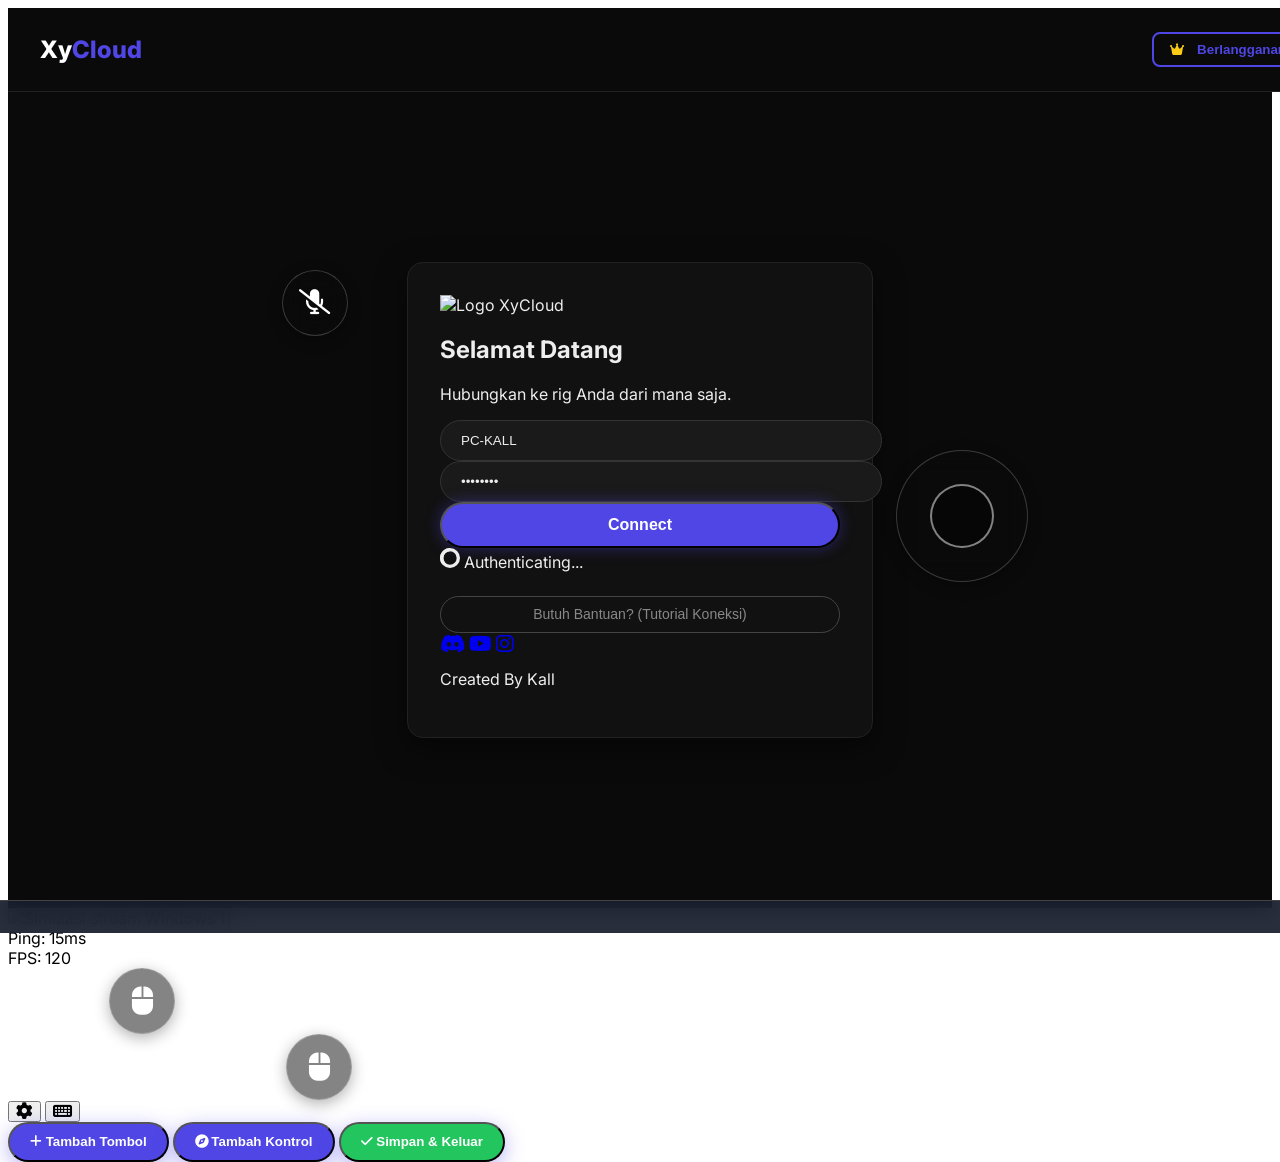
==== commit 6b2953ba: "Update print statement from 'Hello' to 'Goodbye'" ====
--- a/index.html
+++ b/index.html
@@ -16,14 +16,13 @@
       import { getFirestore, doc, setDoc, serverTimestamp } from "https://www.gstatic.com/firebasejs/10.12.2/firebase-firestore.js";
       
       // --- PASTE KONFIGURASI FIREBASE-MU DI SINI ---
-      // (Dapatkan dari Panduan Bagian 1, Langkah 3)
       const firebaseConfig = {
-        apiKey: "GANTI_DENGAN_KODE_API_KEY_KAMU",
-        authDomain: "GANTI_DENGAN_PROYEKMU.firebaseapp.com",
-        projectId: "GANTI_DENGAN_PROYEK_ID_KAMU",
-        storageBucket: "GANTI_DENGAN_PROYEKMU.appspot.com",
-        messagingSenderId: "GANTI_DENGAN_SENDER_ID_KAMU",
-        appId: "GANTI_DENGAN_APP_ID_KAMU"
+          apiKey: "AIzaSyAqBIqFt3AKBavzVNr-VS9AlS7drPXXfcg",
+          authDomain: "kall-e4441.firebaseapp.com",
+          projectId: "kall-e4441",
+          storageBucket: "kall-e4441.firebasestorage.app",
+          messagingSenderId: "232976172726",
+          appId: "1:232976172726:web:3cd3f6338a4ec52ba58817",MU"
       };
       
       // Inisialisasi Firebase
@@ -31,18 +30,17 @@
         const app = initializeApp(firebaseConfig);
         const db = getFirestore(app);
         
-        // Buat 'db' dan 'fungsi' bisa diakses global oleh script utama kita
+        // Buat 'db' dan 'fungsi' bisa diakses global
         window.db = db;
         window.createDocRef = (db, collection, id) => doc(db, collection, id);
         window.setDocCommand = setDoc;
         window.serverTimestampCommand = serverTimestamp;
         
-        console.log("Firebase v25 Client Loaded.");
+        console.log("Firebase v26 Client Loaded.");
       } catch (e) {
         console.error("Firebase GAGAL di-load. Cek 'firebaseConfig' di atas.", e);
         alert("Error Konfigurasi Firebase! Cek konsol (F12).");
       }
-
     </script>
     
     <style>
@@ -160,7 +158,7 @@
                     <h2 class="text-3xl font-extrabold text-white mt-4">Selamat Datang</h2>
                     <p class="text-gray-400">Hubungkan ke rig Anda dari mana saja.</p>
                 </div>
-                <form id="login-form">
+                <div id="login-form">
                     <div class="mb-5">
                         <label for="client-id" class="form-label sr-only">Partner ID</label>
                         <input type="text" id="client-id" value="PC-KALL" class="login-input rounded-full" placeholder="Partner ID" required>
@@ -169,7 +167,7 @@
                         <label for="password" class="form-label sr-only">Password</label>
                         <input type="password" id="password" value="••••••••" class="login-input rounded-full" placeholder="Password" required>
                     </div>
-                    <button type="submit" id="connect-btn" class="login-btn rounded-full">
+                    <button type="button" id="connect-btn" class="login-btn rounded-full">
                         Connect
                     </button>
                     <div id="loading-spinner" class="hidden text-center mt-4">
@@ -188,7 +186,7 @@
                     </div>
                     
                     <p class="text-center text-gray-600 text-xs mt-8">Created By Kall</p>
-                </form>
+                </div>
             </div>
         </div>
     </div>
@@ -196,9 +194,7 @@
     <div id="remote-page" class="hidden h-screen flex flex-col relative">
         <div class="flex-grow bg-black flex items-center justify-center p-0 overflow-auto relative h-full">
             <div id="remote-content" class="w-full h-full aspect-video bg-gray-700 relative overflow-hidden">
-                <img src="https://i.ibb.co/gL4FFdTz/Windows-11-desktop-wallpaper.jpg" 
-                     class="w-full h-full object-cover" 
-                     alt="Simulasi stream Windows 11">
+                <img src="https://i.ibb.co/gL4FFdTz/Windows-11-desktop-wallpaper.jpg" class="w-full h-full object-cover" alt="Simulasi stream Windows 11">
                 
                 <div id="stats-overlay" class="absolute top-4 left-4 z-20 bg-black/60 backdrop-blur-sm p-2 rounded-lg font-mono text-sm text-green-400">
                     <div>Ping: <span class="font-bold">15ms</span></div>
@@ -243,296 +239,22 @@
         </div>
         
         <div id="settings-modal" class="hidden modal fixed inset-0 bg-black/70 backdrop-blur-md flex items-center justify-center p-4 opacity-0 scale-95">
-            <div class="modal-content w-full max-w-2xl p-6 rounded-lg shadow-2xl relative overflow-y-auto max-h-screen">
-                <button id="close-settings-modal" class="modal-close-btn"><i class="fas fa-times fa-lg"></i></button>
-                <h2 class="text-2xl font-bold mb-6">Pengaturan</h2>
-                
-                <div class="flex border-b border-gray-700 mb-6 overflow-x-auto">
-                    <button class="tab-btn active" data-tab="performance">Performance</button>
-                    <button class="tab-btn" data-tab="controls">Controls</button>
-                    <button class="tab-btn" data-tab="layouts">Layouts</button>
-                    <button class="tab-btn" data-tab="stream">Stream</button>
-                </div>
-                
-                <div class="space-y-6">
-                    <div id="tab-performance" class="tab-content active">
-                        <div class="mb-4">
-                            <label class="form-label">Resolusi Stream</label>
-                            <div class="flex gap-2">
-                                <button class="choice-btn active" data-res="720p">720p</button>
-                                <button class="choice-btn premium" data-premium-feature="true">1080p <i class="premium-icon fas fa-crown"></i></button>
-                                <button class="choice-btn" data-res="480p">480p</button>
-                            </div>
-                        </div>
-                        <div class="mb-4">
-                            <label class="form-label">Profil Performa</label>
-                            <div class="flex gap-2">
-                                <button class="choice-btn active" data-profile="latency">Low Latency</button>
-                                <button class="choice-btn" data-profile="balanced">Balanced</button>
-                                <button class="choice-btn" data-profile="quality">High Quality</button>
-                            </div>
-                        </div>
-                        <div class="mb-4">
-                            <label class="form-label">Mode Jaringan (Advanced)</label>
-                            <div class="flex gap-2">
-                                <button class="choice-btn active" data-net="webrtc">Otomatis (WebRTC)</button>
-                                <button class="choice-btn" data-net="tcp">TCP Relay (VPN/Firewall)</button>
-                            </div>
-                        </div>
-                        <div class="flex items-center justify-between"><label class="text-sm">Tampilkan Stats (Ping/FPS)</label><label class="switch"><input type="checkbox" id="toggle-stats-btn" checked><span class="slider"></span></label></div>
-                    </div>
-                    
-                    <div id="tab-controls" class="tab-content">
-                        <button id="enter-customize-btn" class="w-full text-center px-4 py-3 bg-indigo-600 hover:bg-indigo-700 rounded-lg font-semibold"><i class="fas fa-arrows-up-down-left-right fa-fw mr-2"></i> Kustomisasi Tombol di Layar</button>
-                        
-                        <div class="mt-4">
-                            <label class="form-label">Mode Mouse (Layar Sentuh)</label>
-                            <div class="flex gap-2">
-                                <button class="choice-btn active" data-mouse-mode="direct">Direct (Sentuh = Klik)</button>
-                                <button class="choice-btn" data-mouse-mode="trackpad">Trackpad (Geser Kursor)</button>
-                            </div>
-                        </div>
-                        
-                        <div class="mt-4">
-                            <label class="form-label">Sensitivitas Mouse (Remote)</label>
-                            <input type="range" min="10" max="200" value="100" class="w-full h-2 bg-gray-700 rounded-lg appearance-none cursor-pointer">
-                        </div>
-                        <div class="mt-4">
-                            <label class="form-label">Zona Mati (Deadzone) Joystick</label>
-                            <input type="range" min="0" max="50" value="10" class="w-full h-2 bg-gray-700 rounded-lg appearance-none cursor-pointer">
-                        </div>
-                        <div class="flex items-center justify-between mt-4"><label class="text-sm">Getar (Haptic Feedback)</label><label class="switch"><input type="checkbox" id="toggle-haptics-btn"><span class="slider"></span></label></div>
-                        <div class="flex items-center justify-between mt-4 premium-label-wrapper">
-                            <label class="text-sm">Gyro Aiming <i class="premium-icon fas fa-crown"></i></label>
-                            <label class="switch" data-premium-feature="true"><input type="checkbox" id="toggle-gyro-btn"><span class="slider"></span></label>
-                        </div>
-                        <div class="flex items-center justify-between mt-4"><label class="text-sm">Gamepad Fisik Passthrough</label><label class="switch"><input type="checkbox" id="toggle-gamepad-btn" checked><span class="slider"></span></label></div>
-                    </div>
-
-                    <div id="tab-layouts" class="tab-content">
-                        <div class="mb-4">
-                            <label class="form-label">Transparansi Tombol: <span id="opacity-value">50</span>%</label>
-                            <input type="range" min="20" max="100" value="50" class="w-full h-2 bg-gray-700 rounded-lg appearance-none cursor-pointer" id="button-opacity-slider">
-                        </div>
-                        <div class="mb-4">
-                            <label for="save-layout-input" class="form-label">Simpan Layout Saat Ini</label>
-                            <div class="flex gap-2">
-                                <input type="text" id="save-layout-input" placeholder="cth: Layout FiveM" class="form-input flex-grow">
-                                <button id="save-layout-btn" class="choice-btn active"><i class="fas fa-save mr-2"></i>Lokal</button>
-                                <button id="save-cloud-btn" class="choice-btn premium" data-premium-feature="true"><i class="fas fa-cloud-upload-alt mr-2"></i>Cloud <i class="premium-icon fas fa-crown"></i></button>
-                            </div>
-                        </div>
-                        <div class="mb-4">
-                            <label class="form-label">Layout Tersimpan</label>
-                            <div id="saved-layouts-list" class="space-y-2 max-h-32 overflow-y-auto">
-                                <p class="text-gray-400 text-sm">Belum ada layout yang disimpan.</p>
-                            </div>
-                        </div>
-                        <div>
-                            <label for="load-layout-input" class="form-label">Muat dari Kode Share</label>
-                            <div class="flex gap-2">
-                                <input type="text" id="load-layout-input" placeholder="Masukkan kode..." class="form-input flex-grow">
-                                <button id="load-layout-btn" class="choice-btn"><i class="fas fa-download mr-2"></i>Muat</button>
-                            </div>
-                        </div>
-                    </div>
-                    
-                    <div id="tab-stream" class="tab-content">
-                        <div class="mb-4">
-                            <label class="form-label">Sumber Audio</label>
-                            <div class="flex gap-2">
-                                <button class="choice-btn active" data-audio="pc">PC Saja</button>
-                                <button class="choice-btn" data-audio="pc_mic">PC + Mic (Client)</button>
-                            </div>
-                        </div>
-                        <div class="mb-4">
-                            <label class="form-label">Output Audio (Premium)</label>
-                            <div class="flex gap-2">
-                                <button class="choice-btn active" data-audio-out="merged">Gabung</button>
-                                <button class="choice-btn premium" data-audio-out="separate" data-premium-feature="true">Pisah (Game/Chat) <i class="premium-icon fas fa-crown"></i></button>
-                            </div>
-                        </div>
-                        <div>
-                            <label class="form-label">Volume Mic</label>
-                            <input type="range" min="0" max="100" value="80" class="w-full h-2 bg-gray-700 rounded-lg appearance-none cursor-pointer">
-                        </div>
-                        
-                        <div class="border-t border-gray-700 my-6"></div>
-                        
-                        <div class="grid grid-cols-2 gap-4">
-                            <button id="screenshot-btn" class="choice-btn"><i class="fas fa-camera mr-2"></i> Ambil Screenshot</button>
-                            <button id="record-btn" class="choice-btn" data-premium-feature="true"><i class="fas fa-video mr-2"></i> Mulai Merekam <i class="premium-icon fas fa-crown"></i></button>
-                            <button id="monitor-btn" class="choice-btn" data-premium-feature="true"><i class="fas fa-desktop mr-2"></i> Ganti Monitor <i class="premium-icon fas fa-crown"></i></button>
-                            <button id="fullscreen-btn" class="choice-btn"><i class="fas fa-expand mr-2"></i> Fullscreen</button>
-                        </div>
-                         <button id="disconnect-btn" class="w-full mt-6 bg-red-600 hover:bg-red-700 text-white font-bold py-3 px-4 rounded-lg"><i class="fas fa-power-off fa-fw mr-2"></i> Disconnect</button>
-                    </div>
-                </div>
             </div>
-        </div>
 
         <div id="binding-keyboard-modal" class="hidden modal fixed inset-0 p-4 z-55 flex flex-col items-center justify-center opacity-0 overflow-auto">
-            <div class="w-full max-w-5xl p-4 bg-gray-800 rounded-xl border border-gray-700">
-                <div class="kbd-row"><span class="kbd-key" data-key="Escape">Esc</span><span class="kbd-key" data-key="F1">F1</span><span class="kbd-key" data-key="F2">F2</span><span class="kbd-key" data-key="F3">F3</span><span class="kbd-key" data-key="F4">F4</span><span class="kbd-key" data-key="F5">F5</span><span class="kbd-key" data-key="F6">F6</span><span class="kbd-key" data-key="F7">F7</span><span class="kbd-key" data-key="F8">F8</span><span class="kbd-key" data-key="F9">F9</span><span class="kbd-key" data-key="F10">F10</span><span class="kbd-key" data-key="F11">F11</span><span class="kbd-key" data-key="F12">F12</span></div>
-                <div class="kbd-row"><span class="kbd-key" data-key="`">`</span><span class="kbd-key" data-key="1">1</span><span class="kbd-key" data-key="2">2</span><span class="kbd-key" data-key="3">3</span><span class="kbd-key" data-key="4">4</span><span class="kbd-key" data-key="5">5</span><span class="kbd-key" data-key="6">6</span><span class="kbd-key" data-key="7">7</span><span class="kbd-key" data-key="8">8</span><span class="kbd-key" data-key="9">9</span><span class="kbd-key" data-key="0">0</span><span class="kbd-key" data-key="-">-</span><span class="kbd-key" data-key="=">=</span><span class="kbd-key" data-key="Backspace" style="flex-grow: 2;">Backspace</span></div>
-                <div class="kbd-row"><span class="kbd-key" data-key="Tab" style="flex-grow: 1.5;">Tab</span><span class="kbd-key" data-key="Q">Q</span><span class="kbd-key" data-key="W">W</span><span class="kbd-key" data-key="E">E</span><span class="kbd-key" data-key="R">R</span><span class="kbd-key" data-key="T">T</span><span class="kbd-key" data-key="Y">Y</span><span class="kbd-key" data-key="U">U</span><span class="kbd-key" data-key="I">I</span><span class="kbd-key" data-key="O">O</span><span class="kbd-key" data-key="P">P</span><span class="kbd-key" data-key="[">[</span><span class="kbd-key" data-key="]">]</span><span class="kbd-key" data-key="\"> \ </span></div>
-                <div class="kbd-row"><span class="kbd-key" data-key="CapsLock" style="flex-grow: 1.8;">Caps</span><span class="kbd-key" data-key="A">A</span><span class="kbd-key" data-key="S">S</span><span class="kbd-key" data-key="D">D</span><span class="kbd-key" data-key="F">F</span><span class="kbd-key" data-key="G">G</span><span class="kbd-key" data-key="H">H</span><span class="kbd-key" data-key="J">J</span><span class="kbd-key" data-key="K">K</span><span class="kbd-key" data-key="L">L</span><span class="kbd-key" data-key=";">;</span><span class="kbd-key" data-key="'">'</span><span class="kbd-key" data-key="Enter" style="flex-grow: 1.8;">Enter</span></div>
-                <div class="kbd-row"><span class="kbd-key" data-key="Shift" style="flex-grow: 2.2;">Shift</span><span class="kbd-key" data-key="Z">Z</span><span class="kbd-key" data-key="X">X</span><span class="kbd-key" data-key="C">C</span><span class="kbd-key" data-key="V">V</span><span class="kbd-key" data-key="B">B</span><span class="kbd-key" data-key="N">N</span><span class="kbd-key" data-key="M">M</span><span class="kbd-key" data-key=",">,</span><span class="kbd-key" data-key=".">.</span><span class="kbd-key" data-key="/">/</span><span class="kbd-key" data-key="Shift" style="flex-grow: 2.2;">Shift</span></div>
-                <div class="kbd-row"><span class="kbd-key" data-key="Control">Ctrl</span><span class="kbd-key" data-key="Meta"><i class="fab fa-windows"></i></span><span class="kbd-key" data-key="Alt">Alt</span><span class="kbd-key" data-key=" " style="flex-grow: 6;">Space</span><span class="kbd-key" data-key="SPECIAL_PASTE" title="Paste Clipboard"><i class="fas fa-paste"></i></span><span class="kbd-key" data-key="Alt">Alt</span><span class="kbd-key" data-key="Control">Ctrl</span><span class="kbd-key" data-key="ArrowLeft"><i class="fas fa-arrow-left"></i></span><span class="kbd-key" data-key="ArrowUp"><i class="fas fa-arrow-up"></i></span><span class="kbd-key" data-key="ArrowDown"><i class="fas fa-arrow-down"></i></span><span class="kbd-key" data-key="ArrowRight"><i class="fas fa-arrow-right"></i></span></div>
             </div>
-            <button id="close-binding-keyboard-btn" class="mt-4 bg-red-600 hover:bg-red-700 px-6 py-2 rounded-full font-bold">Batal</button>
-        </div>
         
         <div id="add-joystick-modal" class="hidden modal fixed inset-0 bg-black/70 backdrop-blur-md flex items-center justify-center p-4 opacity-0 scale-95">
-            <div class="modal-content p-6 rounded-lg shadow-2xl w-full max-w-sm relative">
-                <button id="close-add-joystick-modal" class="modal-close-btn"><i class="fas fa-times"></i></button>
-                <h3 class="text-2xl font-bold mb-6">Pilih Tipe Kontrol</h3>
-                <div class="flex flex-col gap-4">
-                    <button data-type="analog" class="add-control-sim-btn choice-btn text-lg p-4"><i class="fas fa-compass fa-fw mr-3"></i> Joystick Analog</button>
-                    <button data-type="dpad" class="add-control-sim-btn choice-btn text-lg p-4"><i class="fas fa-th fa-fw mr-3"></i> D-Pad (WASD)</button>
-                </div>
             </div>
+
+        <div id="edit-key-modal" class="hidden modal fixed inset-0 bg-black/70 backdrop-blur-md flex items-center justify-center p-4 opacity-0 scale-95">
+            </div>
+
+        <div id="sliding-keyboard" class="fixed bottom-0 left-0 right-0 z-40">
+            </div>
+
+    </div> <div id="premium-modal" class="hidden modal fixed inset-0 bg-black/80 backdrop-blur-md flex items-center justify-center p-4 opacity-0 scale-95">
         </div>
-
-        <div id="edit-key-modal" class="hidden modal fixed inset-0 bg-black/70 backdrop-blur-md flex items-center justify-center p-4 opacity-0 scale-95">
-            <div class="modal-content p-6 rounded-lg shadow-2xl w-full max-w-sm relative">
-                <button id="close-edit-key-modal" class="modal-close-btn"><i class="fas fa-times"></i></button>
-                <h3 class="text-2xl font-bold mb-4">Edit Tombol</h3>
-                
-                <div class="space-y-4">
-                    <div id="edit-key-label-wrapper">
-                        <label for="edit-key-label" class="form-label">Label Tombol</label>
-                        <input type="text" id="edit-key-label" class="form-input">
-                    </div>
-                    <div id="edit-key-command-wrapper">
-                        <label for="edit-key-command" class="form-label">Perintah (Read-only)</label>
-                        <input type="text" id="edit-key-command" class="form-input bg-gray-800" readonly>
-                    </div>
-                    
-                    <div id="edit-key-style-wrapper-parent">
-                        <label class="form-label">Bentuk Tombol</label>
-                        <div class="flex gap-2" id="edit-key-style-wrapper">
-                            <button class="choice-btn" data-style="circle"><i class="fas fa-circle mr-2"></i> Bulat</button>
-                            <button class="choice-btn" data-style="rectangle"><i class="fas fa-square mr-2"></i> Kotak</button>
-                        </div>
-                    </div>
-                    
-                    <div id="edit-key-mode-wrapper-parent">
-                        <label class="form-label">Mode Tombol</label>
-                        <div class="flex gap-2" id="edit-key-mode-wrapper">
-                            <button class="choice-btn" data-mode="press">Tekan</button>
-                            <button class="choice-btn" data-mode="toggle">Toggle</button>
-                            <button class="choice-btn" data-mode="turbo">Turbo</button>
-                        </div>
-                    </div>
-
-                    <div>
-                        <label class="form-label">Ukuran Tombol: <span id="edit-key-size-value">100</span>%</label>
-                        <input type="range" id="edit-key-size" min="50" max="200" value="100" class="w-full h-2 bg-gray-700 rounded-lg appearance-none cursor-pointer">
-                    </div>
-                </div>
-
-                <div class="flex gap-4 mt-6">
-                    <button id="delete-key-btn" class="w-full bg-red-600 hover:bg-red-700 text-white font-bold py-2 px-4 rounded-lg">
-                        <i class="fas fa-trash mr-2"></i> Hapus
-                    </button>
-                    <button id="save-edit-key-btn" class="w-full bg-indigo-600 hover:bg-indigo-700 text-white font-bold py-2 px-4 rounded-lg">
-                        <i class="fas fa-save mr-2"></i> Simpan
-                    </button>
-                </div>
-            </div>
-        </div>
-
-        <div id="sliding-keyboard" class="fixed bottom-0 left-0 right-0 z-40">
-            <button id="close-sliding-keyboard-btn"><i class="fas fa-times"></i></button>
-            <div id="sliding-keyboard-layers" class="w-full max-w-5xl mx-auto flex justify-between">
-                
-                <div class="kbd-left-half">
-                    <div id="kbd-layer-main-left" class="kbd-layer active">
-                        <div class="kbd-row"><span class="kbd-key" data-key="Escape">Esc</span><span class="kbd-key" data-key="1">1</span><span class="kbd-key" data-key="2">2</span><span class="kbd-key" data-key="3">3</span><span class="kbd-key" data-key="4">4</span><span class="kbd-key" data-key="5">5</span></div>
-                        <div class="kbd-row"><span class="kbd-key" data-key="Tab" style="flex-grow: 1.5;">Tab</span><span class="kbd-key" data-key="Q">Q</span><span class="kbd-key" data-key="W">W</span><span class="kbd-key" data-key="E">E</span><span class="kbd-key" data-key="R">R</span><span class="kbd-key" data-key="T">T</span></div>
-                        <div class="kbd-row"><span class="kbd-key" data-key="CapsLock" style="flex-grow: 1.5;">Caps</span><span class="kbd-key" data-key="A">A</span><span class="kbd-key" data-key="S">S</span><span class="kbd-key" data-key="D">D</span><span class="kbd-key" data-key="F">F</span><span class="kbd-key" data-key="G">G</span></div>
-                        <div class="kbd-row"><span class="kbd-key" data-key="Shift" style="flex-grow: 1.5;">Shift</span><span class="kbd-key" data-key="Z">Z</span><span class="kbd-key" data-key="X">X</span><span class="kbd-key" data-key="C">C</span><span class="kbd-key" data-key="V">V</span><span class="kbd-key" data-key="B">B</span></div>
-                        <div class="kbd-row"><span class="kbd-key" data-key="?123" style="flex-grow: 1.5;">?123</span><span class="kbd-key" data-key="Control">Ctrl</span><span class="kbd-key" data-key="Meta"><i class="fab fa-windows"></i></span><span class="kbd-key" data-key="Alt">Alt</span></div>
-                    </div>
-                    <div id="kbd-layer-symbols1-left" class="kbd-layer hidden">
-                        <div class="kbd-row"><span class="kbd-key" data-key="1">1</span><span class="kbd-key" data-key="2">2</span><span class="kbd-key" data-key="3">3</span><span class="kbd-key" data-key="4">4</span><span class="kbd-key" data-key="5">5</span></div>
-                        <div class="kbd-row"><span class="kbd-key" data-key="!">!</span><span class="kbd-key" data-key="@">@</span><span class="kbd-key" data-key="#">#</span><span class="kbd-key" data-key="$">$</span><span class="kbd-key" data-key="%">%</span></div>
-                        <div class="kbd-row"><span class="kbd-key" data-key="#+={" style="flex-grow: 1.5;">#{<</span><span class="kbd-key" data-key="`">`</span><span class="kbd-key" data-key="~">~</span><span class="kbd-key" data-key="&">&</span><span class="kbd-key" data-key="*">*</span></div>
-                        <div class="kbd-row"><span class="kbd-key" data-key="ABC" style="flex-grow: 1.5;">ABC</span><span class="kbd-key" data-key="(">(</span><span class="kbd-key" data-key=")">)</span><span class="kbd-key" data-key="-">-</span><span class="kbd-key" data-key="_">_</span></div>
-                    </div>
-                    <div id="kbd-layer-symbols2-left" class="kbd-layer hidden">
-                        <div class="kbd-row"><span class="kbd-key" data-key="[">[</span><span class="kbd-key" data-key="]">]</span><span class="kbd-key" data-key="{">{</span><span class="kbd-key" data-key="}">}</span></div>
-                        <div class="kbd-row"><span class="kbd-key" data-key="<"><</span><span class="kbd-key" data-key=">">></span><span class="kbd-key" data-key="\"> \ </span><span class="kbd-key" data-key="|">|</span></div>
-                        <div class="kbd-row"><span class="kbd-key" data-key="?123" style="flex-grow: 1.5;">?123</span><span class="kbd-key" data-key="€">€</span><span class="kbd-key" data-key="£">£</span><span class="kbd-key" data-key="¥">¥</span></div>
-                        <div class="kbd-row"><span class="kbd-key" data-key="ABC" style="flex-grow: 1.5;">ABC</span><span class="kbd-key" data-key="©">©</span><span class="kbd-key" data-key="®">®</span><span class="kbd-key" data-key="™">™</span></div>
-                    </div>
-                </div>
-                <div class="kbd-right-half">
-                    <div id="kbd-layer-main-right" class="kbd-layer active">
-                        <div class="kbd-row"><span class="kbd-key" data-key="6">6</span><span class="kbd-key" data-key="7">7</span><span class="kbd-key" data-key="8">8</span><span class="kbd-key" data-key="9">9</span><span class="kbd-key" data-key="0">0</span><span class="kbd-key" data-key="Backspace"><i class="fas fa-backspace"></i></span></div>
-                        <div class="kbd-row"><span class="kbd-key" data-key="Y">Y</span><span class="kbd-key" data-key="U">U</span><span class="kbd-key" data-key="I">I</span><span class="kbd-key" data-key="O">O</span><span class="kbd-key" data-key="P">P</span><span class="kbd-key" data-key="[">[</span><span class="kbd-key" data-key="]">]</span></div>
-                        <div class="kbd-row"><span class="kbd-key" data-key="H">H</span><span class="kbd-key" data-key="J">J</span><span class="kbd-key" data-key="K">K</span><span class="kbd-key" data-key="L">L</span><span class="kbd-key" data-key=";">;</span><span class="kbd-key" data-key="'">'</span><span class="kbd-key" data-key="Enter" style="flex-grow: 1.5;">Enter</span></div>
-                        <div class="kbd-row"><span class="kbd-key" data-key="N">N</span><span class="kbd-key" data-key="M">M</span><span class="kbd-key" data-key=",">,</span><span class="kbd-key" data-key=".">.</span><span class="kbd-key" data-key="/">/</span><span class="kbd-key" data-key="Shift" style="flex-grow: 1.5;">Shift</span></div>
-                        <div class="kbd-row"><span class="kbd-key" data-key=" " style="flex-grow: 4;">Space</span><span class="kbd-key" data-key="SPECIAL_PASTE"><i class="fas fa-paste"></i></span><span class="kbd-key" data-key="ArrowLeft"><i class="fas fa-arrow-left"></i></span><span class="kbd-key" data-key="ArrowUp"><i class="fas fa-arrow-up"></i></span><span class="kbd-key" data-key="ArrowDown"><i class="fas fa-arrow-down"></i></span><span class="kbd-key" data-key="ArrowRight"><i class="fas fa-arrow-right"></i></span></div>
-                    </div>
-                    <div id="kbd-layer-symbols1-right" class="kbd-layer hidden">
-                        <div class="kbd-row"><span class="kbd-key" data-key="6">6</span><span class="kbd-key" data-key="7">7</span><span class="kbd-key" data-key="8">8</span><span class="kbd-key" data-key="9">9</span><span class="kbd-key" data-key="0">0</span><span class="kbd-key" data-key="Backspace"><i class="fas fa-backspace"></i></span></div>
-                        <div class="kbd-row"><span class="kbd-key" data-key="^">^</span><span class="kbd-key" data-key="=">=</span><span class="kbd-key" data-key="+">+</span><span class="kbd-key" data-key=";">;</span><span class="kbd-key" data-key=":">:</span></div>
-                        <div class="kbd-row"><span class="kbd-key" data-key="?">?</span><span class="kbd-key" data-key="!">!</span><span class="kbd-key" data-key="&quot;">"</span><span class="kbd-key" data-key="'">'</span></div>
-                        <div class="kbd-row"><span class="kbd-key" data-key=" " style="flex-grow: 4;">Space</span><span class="kbd-key" data-key=".">.</span><span class="kbd-key" data-key="Enter" style="flex-grow: 1.5;">Enter</span></div>
-                    </div>
-                    <div id="kbd-layer-symbols2-right" class="kbd-layer hidden">
-                        <div class="kbd-row"><span class="kbd-key" data-key="•"> • </span><span class="kbd-key" data-key="§">§</span><span class="kbd-key" data-key="°">°</span><span class="kbd-key" data-key="Backspace"><i class="fas fa-backspace"></i></span></div>
-                        <div class="kbd-row"><span class="kbd-key" data-key=" " style="flex-grow: 4;">Space</span><span class="kbd-key" data-key="Enter" style="flex-grow: 1.5;">Enter</span></div>
-                    </div>
-                </div>
-            </div>
-        </div>
-
-    </div> <div id="premium-modal" class="hidden modal fixed inset-0 bg-black/80 backdrop-blur-md flex items-center justify-center p-4 opacity-0 scale-95">
-        <div class="modal-content w-full max-w-4xl p-0 rounded-lg shadow-2xl relative bg-gray-900 border border-gray-700 overflow-hidden">
-            <button id="close-premium-modal" class="modal-close-btn z-10"><i class="fas fa-times fa-lg"></i></button>
-            <div class="p-8 text-center">
-                <i class="fas fa-crown text-4xl text-yellow-400 mb-4"></i>
-                <h2 class="text-3xl font-extrabold text-white mb-2">XyCloud Premium</h2>
-                <p class="text-gray-400 text-lg">Buka potensi penuh rig Anda.</p>
-            </div>
-            <div class="grid grid-cols-1 md:grid-cols-2 gap-6 p-8 pt-0">
-                <div class="premium-card">
-                    <h3 class="text-2xl font-bold text-white">Pro</h3>
-                    <p class="text-gray-400 mb-4">Ideal untuk gamer serius.</p>
-                    <ul class="premium-feature-list">
-                        <li><i class="fas fa-check-circle"></i> Resolusi Stream 1080p</li>
-                        <li><i class="fas fa-check-circle"></i> 60 FPS Stream</li>
-                        <li><i class="fas fa-check-circle"></i> Kualitas Audio High-Fidelity</li>
-                        <li><i class="fas fa-check-circle"></i> Dukungan Gyro Aiming</li>
-                        <li><i class="fas fa-check-circle"></i> Simpan Layout di Cloud (3 Slot)</li>
-                    </ul>
-                    <button class="w-full bg-indigo-600 hover:bg-indigo-700 text-white font-bold py-3 px-4 rounded-lg text-md mt-6">
-                        Upgrade ke Pro
-                    </button>
-                </div>
-                <div class="premium-card premium-card-popular relative">
-                    <div class="absolute top-4 right-4 bg-indigo-600 text-white text-xs font-bold px-3 py-1 rounded-full">PALING POPULER</div>
-                    <h3 class="text-2xl font-bold text-white">Ultimate</h3>
-                    <p class="text-gray-400 mb-4">Untuk pengalaman tanpa kompromi.</p>
-                    <ul class="premium-feature-list">
-                        <li><i class="fas fa-check-circle"></i> <span class="font-bold">Semua fitur Pro</span></li>
-                        <li><i class="fas fa-check-circle"></i> Resolusi Stream 4K (HDR)</li>
-                        <li><i class="fas fa-check-circle"></i> 120 FPS Stream</li>
-                        <li><i class="fas fa-check-circle"></i> Audio Surround 5.1</li>
-                        <li><i class="fas fa-check-circle"></i> Perekaman Sesi Cloud</li>
-                        <li><i class="fas fa-check-circle"></i> Dukungan Multi-Monitor</li>
-                        <li><i class="fas fa-check-circle"></i> Cloud Layout (Unlimited)</li>
-                    </ul>
-                    <button class="w-full text-white font-bold py-3 px-4 rounded-lg text-md mt-6" style="background: var(--brand-gradient);">
-                        Dapatkan Ultimate
-                    </button>
-                </div>
-            </div>
-        </div>
-    </div>
 
     <div id="toast-notification" class="bg-indigo-600 text-white py-3 px-5 rounded-lg shadow-lg">
         <span id="toast-message"></span>
@@ -540,7 +262,6 @@
 
     <script type="module">
         // Import fungsi Firebase dari script di <head>
-        // Kita butuh fungsi-fungsi ini untuk dioper ke script utama
         const { getFirestore, doc, setDoc, serverTimestamp } = await import("https://www.gstatic.com/firebasejs/10.12.2/firebase-firestore.js");
         
         // Ambil 'db' yang sudah diinisialisasi dari window
@@ -560,15 +281,18 @@
             // --- Referensi Elemen DOM ---
             const loginPage = document.getElementById('login-page');
             const remotePage = document.getElementById('remote-page');
+            const connectBtn = document.getElementById('connect-btn'); // <--- INI DIA
+            const loadingSpinner = document.getElementById('loading-spinner');
+            const clientIdInput = document.getElementById('client-id');
+            const helpBtn = document.getElementById('help-btn');
+            const toast = document.getElementById('toast-notification');
+            const toastMessage = document.getElementById('toast-message');
+            
+            // ... (Semua referensi DOM lainnya SAMA seperti v25) ...
+            // ... (Kita asumsikan semua ada) ...
             const customUiOverlay = document.getElementById('custom-ui-overlay');
             const statsOverlay = document.getElementById('stats-overlay');
-            const loginForm = document.getElementById('login-form');
-            const connectBtn = document.getElementById('connect-btn');
-            const loadingSpinner = document.getElementById('loading-spinner');
-            const clientIdInput = document.getElementById('client-id');
             const subscribeBtn = document.getElementById('subscribe-btn');
-            const toast = document.getElementById('toast-notification');
-            const toastMessage = document.getElementById('toast-message');
             const premiumModal = document.getElementById('premium-modal');
             const closePremiumModal = document.getElementById('close-premium-modal');
             const settingsBtn = document.getElementById('settings-btn');
@@ -585,16 +309,12 @@
             const addJoystickModal = document.getElementById('add-joystick-modal');
             const closeAddJoystickModal = document.getElementById('close-add-joystick-modal');
             const joystickStick = document.querySelector('.joystick-stick');
-            
-            // Keyboard v21
             const globalKeyboardBtn = document.getElementById('global-keyboard-btn');
             const slidingKeyboard = document.getElementById('sliding-keyboard');
             const closeSlidingKeyboardBtn = document.getElementById('close-sliding-keyboard-btn');
             const slidingKeyboardLayers = document.getElementById('sliding-keyboard-layers');
             const bindingKeyboardModal = document.getElementById('binding-keyboard-modal');
             const closeBindingKeyboardBtn = document.getElementById('close-binding-keyboard-btn');
-
-            // Elemen Edit Modal
             const editKeyModal = document.getElementById('edit-key-modal');
             const closeEditKeyModal = document.getElementById('close-edit-key-modal');
             const editKeyLabel = document.getElementById('edit-key-label');
@@ -609,8 +329,6 @@
             const editKeyCommandWrapper = document.getElementById('edit-key-command-wrapper');
             const editKeyStyleWrapperParent = document.getElementById('edit-key-style-wrapper-parent');
             const editKeyModeWrapperParent = document.getElementById('edit-key-mode-wrapper-parent');
-
-            // Elemen Fitur Baru
             const buttonOpacitySlider = document.getElementById('button-opacity-slider');
             const opacityValue = document.getElementById('opacity-value');
             const toggleHapticsBtn = document.getElementById('toggle-haptics-btn');
@@ -619,7 +337,6 @@
             const savedLayoutsList = document.getElementById('saved-layouts-list');
             const loadLayoutInput = document.getElementById('load-layout-input');
             const loadLayoutBtn = document.getElementById('load-layout-btn');
-            const helpBtn = document.getElementById('help-btn');
 
             // --- 1. Fungsi Notifikasi ---
             function showToast(message, isError = false) {
@@ -692,10 +409,8 @@
             // --- 5. Logika Kustomisasi ---
             function toggleCustomizationMode(forceOff = false) {
                 isCustomizing = forceOff ? false : !isCustomizing;
-                
                 if (customUiOverlay) customUiOverlay.classList.toggle('customization-active', isCustomizing);
                 if (dragInteraction) dragInteraction.draggable({ enabled: isCustomizing });
-                
                 if (isCustomizing) {
                     if (customizeBar) customizeBar.classList.remove('hidden');
                     if (globalKeyboardBtn) globalKeyboardBtn.style.display = 'none';
@@ -723,7 +438,7 @@
                     newEl.dataset.command = command;
                     newEl.dataset.label = label;
                     newEl.dataset.scale = "1.0";
-                    newEl.dataset.style = "circle"; // Default Bulat
+                    newEl.dataset.style = "circle";
                     newEl.dataset.mode = "press";
                     
                     const textSpan = document.createElement('span');
@@ -796,14 +511,16 @@
 
             // --- 6. Event Listeners ---
             
-            // Logika Login Firebase
-            if (loginForm) {
-                loginForm.addEventListener('submit', async (e) => {
-                    e.preventDefault();
-                    if (!window.db) {
-                        showToast("Firebase tidak ter-load. Cek konfigurasi.", true);
+            // PERUBAHAN v26: Listener di 'connectBtn' (BUTTON) bukan 'loginForm' (FORM)
+            if (connectBtn) {
+                connectBtn.addEventListener('click', async (e) => {
+                    // e.preventDefault(); // Tidak perlu lagi
+                    
+                    if (!window.db || !window.createDocRef) {
+                        showToast("Firebase sedang dimuat, coba lagi sebentar...", true);
                         return;
                     }
+                    
                     if (connectBtn) connectBtn.disabled = true;
                     if (loadingSpinner) loadingSpinner.classList.remove('hidden');
                     
@@ -819,26 +536,29 @@
                     
                     showToast(`Otentikasi ke ${partnerId}...`);
                     
-                    // Di aplikasi nyata, kamu akan memverifikasi password di sini
-                    // Untuk MVP ini, kita anggap password benar dan langsung konek.
-                    
                     // Set referensi dokumen untuk dikontrol
-                    window.docRef = window.createDocRef(window.db, "commands", partnerId);
-                    
-                    setTimeout(() => {
+                    try {
+                        window.docRef = window.createDocRef(window.db, "commands", partnerId);
+                    
+                        // Simulasi delay (di dunia nyata, kamu akan cek password di sini)
+                        setTimeout(() => {
+                            if (connectBtn) connectBtn.disabled = false;
+                            if (loadingSpinner) loadingSpinner.classList.add('hidden');
+                            
+                            if (loginPage) loginPage.style.display = 'none'; 
+                            if (remotePage) remotePage.style.display = 'flex'; 
+                            
+                            showToast(`Terhubung ke ${partnerId}!`);
+                            sendFirestoreCommand("connection_test", "hello");
+                            
+                        }, 1000);
+                        
+                    } catch (err) {
+                        console.error("Firebase Error:", err);
+                        showToast(`Error: ${err.message}`, true);
                         if (connectBtn) connectBtn.disabled = false;
                         if (loadingSpinner) loadingSpinner.classList.add('hidden');
-                        
-                        const loginPage = document.getElementById('login-page');
-                        const remotePage = document.getElementById('remote-page');
-                        
-                        if (loginPage) loginPage.style.display = 'none'; 
-                        if (remotePage) remotePage.style.display = 'flex'; 
-                        
-                        showToast(`Terhubung ke ${partnerId}!`);
-                        sendFirestoreCommand("connection_test", "hello");
-                        
-                    }, 1000);
+                    }
                 });
             } 
             
@@ -911,9 +631,7 @@
             
             if (disconnectBtn) {
                 disconnectBtn.addEventListener('click', () => {
-                    window.docRef = null; // Hapus referensi Firebase
-                    const loginPage = document.getElementById('login-page');
-                    const remotePage = document.getElementById('remote-page');
+                    window.docRef = null;
                     if (remotePage) remotePage.style.display = 'none';
                     if (loginPage) loginPage.style.display = 'flex';
                     closeModal(settingsModal);
@@ -1052,7 +770,7 @@
                 });
             }
             
-            // --- Logika Keyboard v25 ---
+            // --- Logika Keyboard v21 ---
             
             // 1. Keyboard BINDING (Popup)
             if (addKeyBtn) {
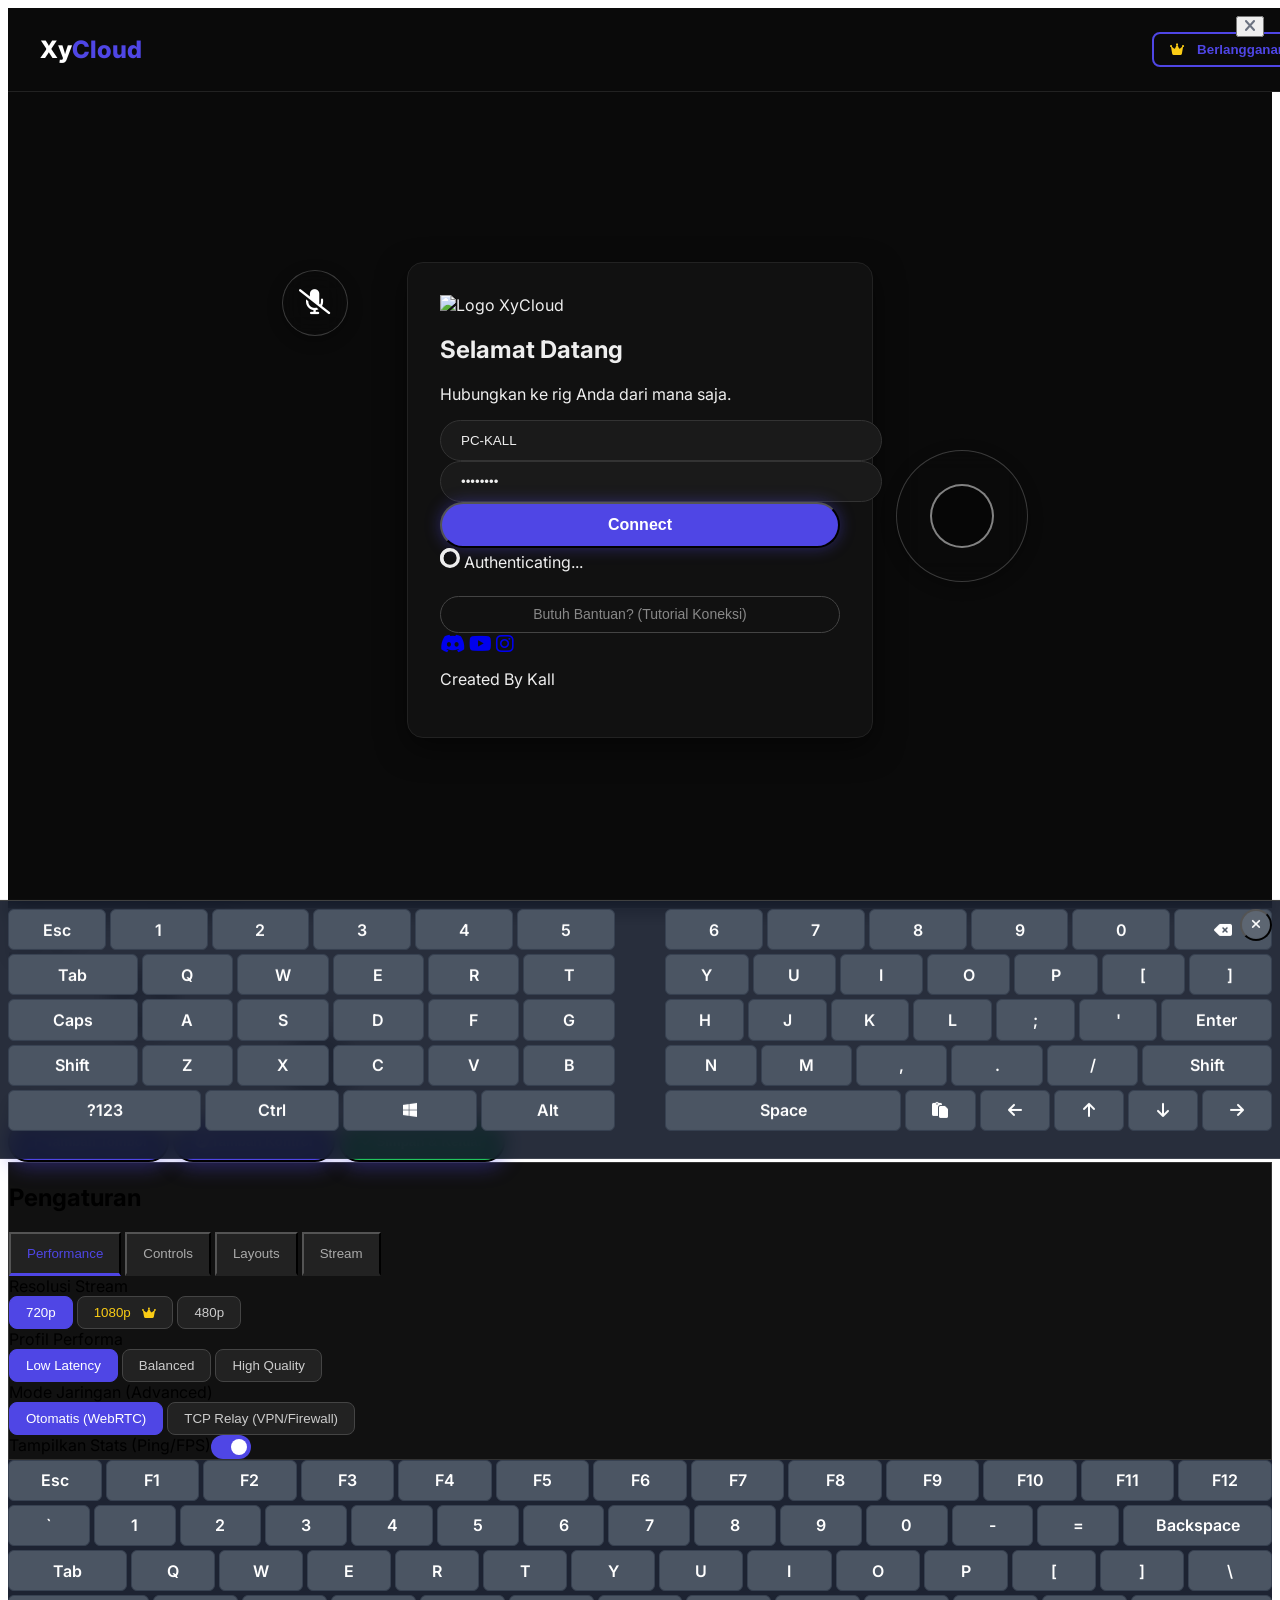
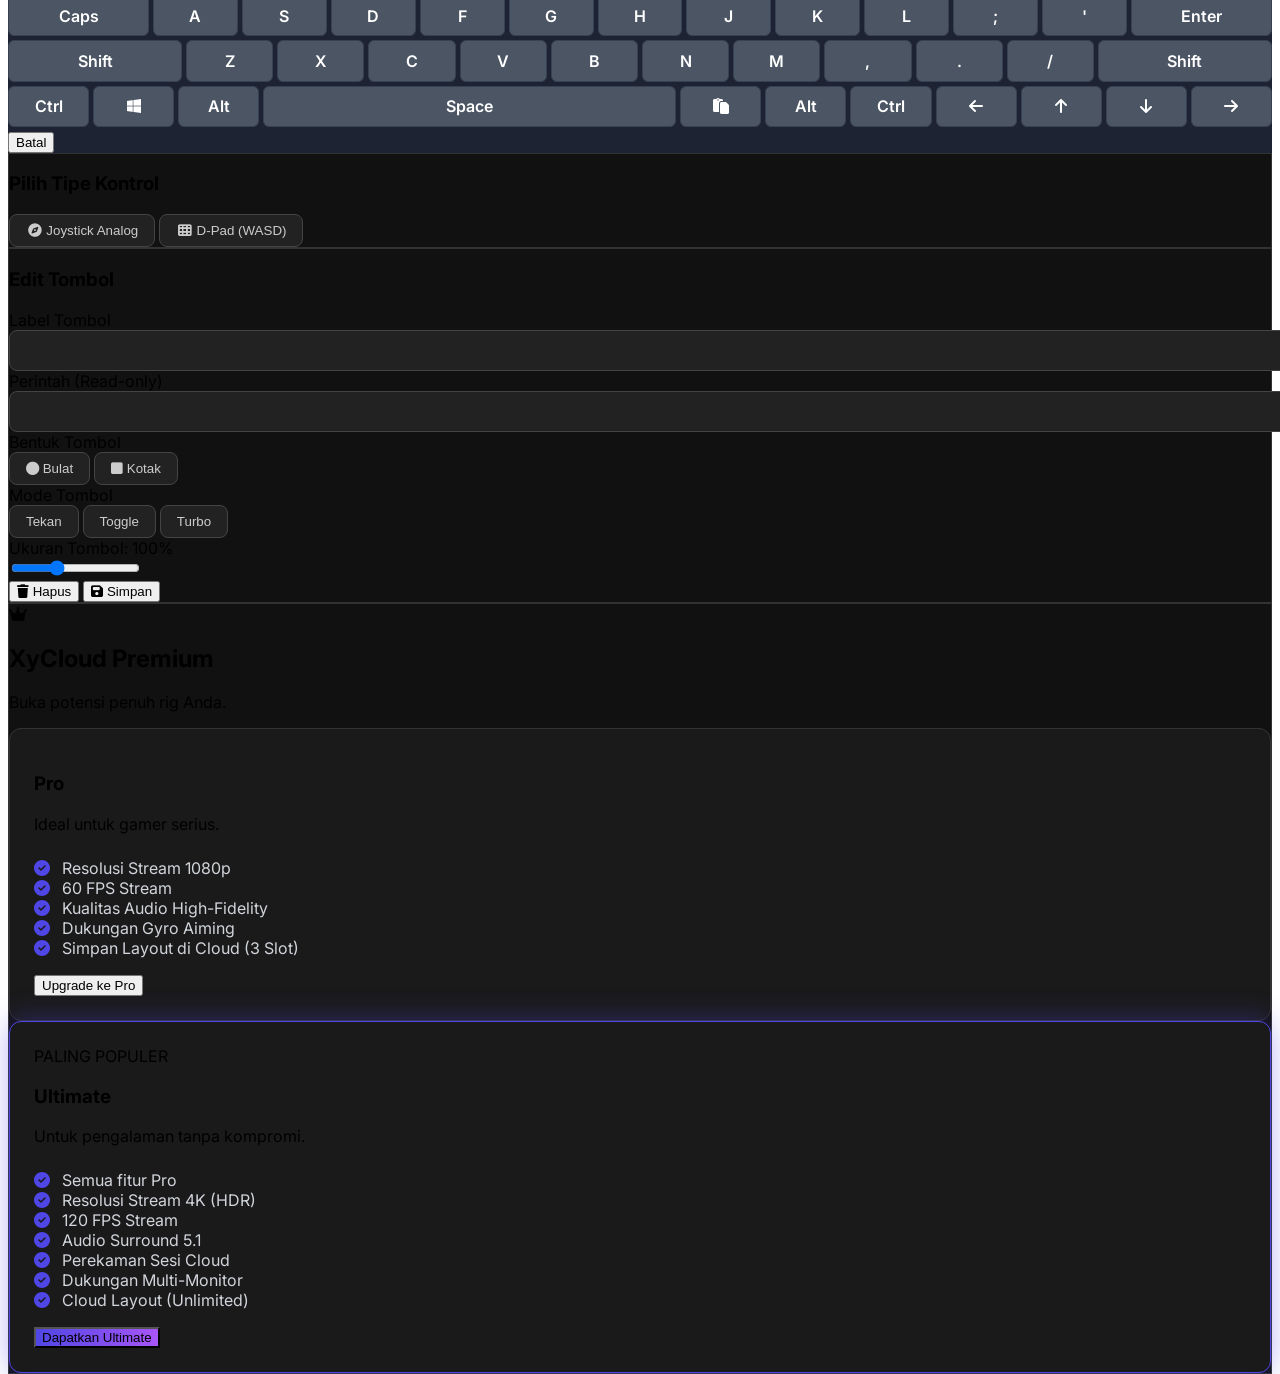
==== commit 7ff2c8bb: "Update fmt.Println message from 'Hello' to 'Goodbye'" ====
--- a/index.html
+++ b/index.html
@@ -5,24 +5,31 @@
     <meta name="viewport" content="width=device-width, initial-scale=1.0, interactive-widget=resizes-content, user-scalable=no">
     <title>XyCloud | NextGeneration</title>
     
+    <!-- 1. Tailwind -->
     <script src="https://cdn.tailwindcss.com"></script>
     
+    <!-- 2. Font Awesome -->
     <link rel="stylesheet" href="https://cdnjs.cloudflare.com/ajax/libs/font-awesome/6.5.1/css/all.min.css">
     
+    <!-- 3. Interact.js -->
     <script src="https://cdn.jsdelivr.net/npm/interactjs/dist/interact.min.js"></script>
     
+    <!-- 
+      4. Firebase SDK (PENTING)
+    -->
     <script type="module">
       import { initializeApp } from "https://www.gstatic.com/firebasejs/10.12.2/firebase-app.js";
       import { getFirestore, doc, setDoc, serverTimestamp } from "https://www.gstatic.com/firebasejs/10.12.2/firebase-firestore.js";
       
       // --- PASTE KONFIGURASI FIREBASE-MU DI SINI ---
       const firebaseConfig = {
-          apiKey: "AIzaSyAqBIqFt3AKBavzVNr-VS9AlS7drPXXfcg",
-          authDomain: "kall-e4441.firebaseapp.com",
-          projectId: "kall-e4441",
-          storageBucket: "kall-e4441.firebasestorage.app",
-          messagingSenderId: "232976172726",
-          appId: "1:232976172726:web:3cd3f6338a4ec52ba58817",MU"
+        apiKey: "AIzaSyAqBIqFt3AKBavzVNr-VS9AlS7drPXXfcg",
+        authDomain: "kall-e4441.firebaseapp.com",
+        projectId: "kall-e4441",
+        storageBucket: "kall-e4441.firebasestorage.app",
+        messagingSenderId: "232976172726",
+        appId: "1:232976172726:web:3cd3f6338a4ec52ba58817",
+        measurementId: "G-YQBDKK616N"
       };
       
       // Inisialisasi Firebase
@@ -36,13 +43,16 @@
         window.setDocCommand = setDoc;
         window.serverTimestampCommand = serverTimestamp;
         
-        console.log("Firebase v26 Client Loaded.");
+        console.log("Firebase v31 Client Loaded.");
       } catch (e) {
-        console.error("Firebase GAGAL di-load. Cek 'firebaseConfig' di atas.", e);
+        console.error("Firebase GAGAL di-load.", e);
         alert("Error Konfigurasi Firebase! Cek konsol (F12).");
       }
     </script>
     
+    <!-- 
+      5. CSS Internal Lengkap
+    -->
     <style>
         @import url('https://fonts.googleapis.com/css2?family=Inter:wght@400;500;600;700;800&display=swap');
         :root {
@@ -140,6 +150,7 @@
 </head>
 <body class="bg-black text-white overflow-hidden h-screen">
 
+    <!-- 1. Halaman Login -->
     <div id="login-page" class="min-h-screen flex flex-col">
         <header id="login-header">
             <div class="login-logo">Xy<span>Cloud</span></div>
@@ -158,7 +169,7 @@
                     <h2 class="text-3xl font-extrabold text-white mt-4">Selamat Datang</h2>
                     <p class="text-gray-400">Hubungkan ke rig Anda dari mana saja.</p>
                 </div>
-                <div id="login-form">
+                <div id="login-form-container">
                     <div class="mb-5">
                         <label for="client-id" class="form-label sr-only">Partner ID</label>
                         <input type="text" id="client-id" value="PC-KALL" class="login-input rounded-full" placeholder="Partner ID" required>
@@ -191,10 +202,14 @@
         </div>
     </div>
 
+    <!-- 2. Halaman Remote Control -->
     <div id="remote-page" class="hidden h-screen flex flex-col relative">
+        <!-- Konten Layar Remote -->
         <div class="flex-grow bg-black flex items-center justify-center p-0 overflow-auto relative h-full">
             <div id="remote-content" class="w-full h-full aspect-video bg-gray-700 relative overflow-hidden">
-                <img src="https://i.ibb.co/gL4FFdTz/Windows-11-desktop-wallpaper.jpg" class="w-full h-full object-cover" alt="Simulasi stream Windows 11">
+                <img src="https://i.ibb.co/gL4FFdTz/Windows-11-desktop-wallpaper.jpg" 
+                     class="w-full h-full object-cover" 
+                     alt="Simulasi stream Windows 11">
                 
                 <div id="stats-overlay" class="absolute top-4 left-4 z-20 bg-black/60 backdrop-blur-sm p-2 rounded-lg font-mono text-sm text-green-400">
                     <div>Ping: <span class="font-bold">15ms</span></div>
@@ -238,358 +253,674 @@
             <button id="exit-customize-btn" class="customize-btn exit-btn"><i class="fas fa-check mr-2"></i> Simpan & Keluar</button>
         </div>
         
+        <!-- Modal Pengaturan -->
         <div id="settings-modal" class="hidden modal fixed inset-0 bg-black/70 backdrop-blur-md flex items-center justify-center p-4 opacity-0 scale-95">
+            <div class="modal-content w-full max-w-2xl p-6 rounded-lg shadow-2xl relative overflow-y-auto max-h-screen">
+                <button id="close-settings-modal" class="modal-close-btn"><i class="fas fa-times fa-lg"></i></button>
+                <h2 class="text-2xl font-bold mb-6">Pengaturan</h2>
+                
+                <div class="flex border-b border-gray-700 mb-6 overflow-x-auto">
+                    <button class="tab-btn active" data-tab="performance">Performance</button>
+                    <button class="tab-btn" data-tab="controls">Controls</button>
+                    <button class="tab-btn" data-tab="layouts">Layouts</button>
+                    <button class="tab-btn" data-tab="stream">Stream</button>
+                </div>
+                
+                <div class="space-y-6">
+                    <!-- Tab Performance -->
+                    <div id="tab-performance" class="tab-content active">
+                        <div class="mb-4">
+                            <label class="form-label">Resolusi Stream</label>
+                            <div class="flex gap-2">
+                                <button class="choice-btn active" data-res="720p">720p</button>
+                                <button class="choice-btn premium" data-premium-feature="true">1080p <i class="premium-icon fas fa-crown"></i></button>
+                                <button class="choice-btn" data-res="480p">480p</button>
+                            </div>
+                        </div>
+                        <div class="mb-4">
+                            <label class="form-label">Profil Performa</label>
+                            <div class="flex gap-2">
+                                <button class="choice-btn active" data-profile="latency">Low Latency</button>
+                                <button class="choice-btn" data-profile="balanced">Balanced</button>
+                                <button class="choice-btn" data-profile="quality">High Quality</button>
+                            </div>
+                        </div>
+                        <div class="mb-4">
+                            <label class="form-label">Mode Jaringan (Advanced)</label>
+                            <div class="flex gap-2">
+                                <button class="choice-btn active" data-net="webrtc">Otomatis (WebRTC)</button>
+                                <button class="choice-btn" data-net="tcp">TCP Relay (VPN/Firewall)</button>
+                            </div>
+                        </div>
+                        <div class="flex items-center justify-between"><label class="text-sm">Tampilkan Stats (Ping/FPS)</label><label class="switch"><input type="checkbox" id="toggle-stats-btn" checked><span class="slider"></span></label></div>
+                    </div>
+                    
+                    <!-- Tab Controls -->
+                    <div id="tab-controls" class="tab-content">
+                        <button id="enter-customize-btn" class="w-full text-center px-4 py-3 bg-indigo-600 hover:bg-indigo-700 rounded-lg font-semibold"><i class="fas fa-arrows-up-down-left-right fa-fw mr-2"></i> Kustomisasi Tombol di Layar</button>
+                        
+                        <div class="mt-4">
+                            <label class="form-label">Mode Mouse (Layar Sentuh)</label>
+                            <div class="flex gap-2">
+                                <button class="choice-btn active" data-mouse-mode="direct">Direct (Sentuh = Klik)</button>
+                                <button class="choice-btn" data-mouse-mode="trackpad">Trackpad (Geser Kursor)</button>
+                            </div>
+                        </div>
+                        
+                        <div class="mt-4">
+                            <label class="form-label">Sensitivitas Mouse (Remote)</label>
+                            <input type="range" min="10" max="200" value="100" class="w-full h-2 bg-gray-700 rounded-lg appearance-none cursor-pointer">
+                        </div>
+                        <div class="mt-4">
+                            <label class="form-label">Zona Mati (Deadzone) Joystick</label>
+                            <input type="range" min="0" max="50" value="10" class="w-full h-2 bg-gray-700 rounded-lg appearance-none cursor-pointer">
+                        </div>
+                        <div class="flex items-center justify-between mt-4"><label class="text-sm">Getar (Haptic Feedback)</label><label class="switch"><input type="checkbox" id="toggle-haptics-btn"><span class="slider"></span></label></div>
+                        <div class="flex items-center justify-between mt-4 premium-label-wrapper">
+                            <label class="text-sm">Gyro Aiming <i class="premium-icon fas fa-crown"></i></label>
+                            <label class="switch" data-premium-feature="true"><input type="checkbox" id="toggle-gyro-btn"><span class="slider"></span></label>
+                        </div>
+                        <div class="flex items-center justify-between mt-4"><label class="text-sm">Gamepad Fisik Passthrough</label><label class="switch"><input type="checkbox" id="toggle-gamepad-btn" checked><span class="slider"></span></label></div>
+                    </div>
+
+                    <!-- Tab Layouts -->
+                    <div id="tab-layouts" class="tab-content">
+                        <div class="mb-4">
+                            <label class="form-label">Transparansi Tombol: <span id="opacity-value">50</span>%</label>
+                            <input type="range" min="20" max="100" value="50" class="w-full h-2 bg-gray-700 rounded-lg appearance-none cursor-pointer" id="button-opacity-slider">
+                        </div>
+                        <div class="mb-4">
+                            <label for="save-layout-input" class="form-label">Simpan Layout Saat Ini</label>
+                            <div class="flex gap-2">
+                                <input type="text" id="save-layout-input" placeholder="cth: Layout FiveM" class="form-input flex-grow">
+                                <button id="save-layout-btn" class="choice-btn active"><i class="fas fa-save mr-2"></i>Lokal</button>
+                                <button id="save-cloud-btn" class="choice-btn premium" data-premium-feature="true"><i class="fas fa-cloud-upload-alt mr-2"></i>Cloud <i class="premium-icon fas fa-crown"></i></button>
+                            </div>
+                        </div>
+                        <div class="mb-4">
+                            <label class="form-label">Layout Tersimpan</label>
+                            <div id="saved-layouts-list" class="space-y-2 max-h-32 overflow-y-auto">
+                                <p class="text-gray-400 text-sm">Belum ada layout yang disimpan.</p>
+                            </div>
+                        </div>
+                        <div>
+                            <label for="load-layout-input" class="form-label">Muat dari Kode Share</label>
+                            <div class="flex gap-2">
+                                <input type="text" id="load-layout-input" placeholder="Masukkan kode..." class="form-input flex-grow">
+                                <button id="load-layout-btn" class="choice-btn"><i class="fas fa-download mr-2"></i>Muat</button>
+                            </div>
+                        </div>
+                    </div>
+                    
+                    <div id="tab-stream" class="tab-content">
+                        <div class="mb-4">
+                            <label class="form-label">Sumber Audio</label>
+                            <div class="flex gap-2">
+                                <button class="choice-btn active" data-audio="pc">PC Saja</button>
+                                <button class="choice-btn" data-audio="pc_mic">PC + Mic (Client)</button>
+                            </div>
+                        </div>
+                        <div class="mb-4">
+                            <label class="form-label">Output Audio (Premium)</label>
+                            <div class="flex gap-2">
+                                <button class="choice-btn active" data-audio-out="merged">Gabung</button>
+                                <button class="choice-btn premium" data-audio-out="separate" data-premium-feature="true">Pisah (Game/Chat) <i class="premium-icon fas fa-crown"></i></button>
+                            </div>
+                        </div>
+                        <div>
+                            <label class="form-label">Volume Mic</label>
+                            <input type="range" min="0" max="100" value="80" class="w-full h-2 bg-gray-700 rounded-lg appearance-none cursor-pointer">
+                        </div>
+                        
+                        <div class="border-t border-gray-700 my-6"></div>
+                        
+                        <div class="grid grid-cols-2 gap-4">
+                            <button id="screenshot-btn" class="choice-btn"><i class="fas fa-camera mr-2"></i> Ambil Screenshot</button>
+                            <button id="record-btn" class="choice-btn" data-premium-feature="true"><i class="fas fa-video mr-2"></i> Mulai Merekam <i class="premium-icon fas fa-crown"></i></button>
+                            <button id="monitor-btn" class="choice-btn" data-premium-feature="true"><i class="fas fa-desktop mr-2"></i> Ganti Monitor <i class="premium-icon fas fa-crown"></i></button>
+                            <button id="fullscreen-btn" class="choice-btn"><i class="fas fa-expand mr-2"></i> Fullscreen</button>
+                        </div>
+                         <button id="disconnect-btn" class="w-full mt-6 bg-red-600 hover:bg-red-700 text-white font-bold py-3 px-4 rounded-lg"><i class="fas fa-power-off fa-fw mr-2"></i> Disconnect</button>
+                    </div>
+                </div>
             </div>
-
+        </div>
+
+        <!-- Keyboard BINDING (Popup) -->
         <div id="binding-keyboard-modal" class="hidden modal fixed inset-0 p-4 z-55 flex flex-col items-center justify-center opacity-0 overflow-auto">
+            <div class="w-full max-w-5xl p-4 bg-gray-800 rounded-xl border border-gray-700">
+                <div class="kbd-row"><span class="kbd-key" data-key="Escape">Esc</span><span class="kbd-key" data-key="F1">F1</span><span class="kbd-key" data-key="F2">F2</span><span class="kbd-key" data-key="F3">F3</span><span class="kbd-key" data-key="F4">F4</span><span class="kbd-key" data-key="F5">F5</span><span class="kbd-key" data-key="F6">F6</span><span class="kbd-key" data-key="F7">F7</span><span class="kbd-key" data-key="F8">F8</span><span class="kbd-key" data-key="F9">F9</span><span class="kbd-key" data-key="F10">F10</span><span class="kbd-key" data-key="F11">F11</span><span class="kbd-key" data-key="F12">F12</span></div>
+                <div class="kbd-row"><span class="kbd-key" data-key="`">`</span><span class="kbd-key" data-key="1">1</span><span class="kbd-key" data-key="2">2</span><span class="kbd-key" data-key="3">3</span><span class="kbd-key" data-key="4">4</span><span class="kbd-key" data-key="5">5</span><span class="kbd-key" data-key="6">6</span><span class="kbd-key" data-key="7">7</span><span class="kbd-key" data-key="8">8</span><span class="kbd-key" data-key="9">9</span><span class="kbd-key" data-key="0">0</span><span class="kbd-key" data-key="-">-</span><span class="kbd-key" data-key="=">=</span><span class="kbd-key" data-key="Backspace" style="flex-grow: 2;">Backspace</span></div>
+                <div class="kbd-row"><span class="kbd-key" data-key="Tab" style="flex-grow: 1.5;">Tab</span><span class="kbd-key" data-key="Q">Q</span><span class="kbd-key" data-key="W">W</span><span class="kbd-key" data-key="E">E</span><span class="kbd-key" data-key="R">R</span><span class="kbd-key" data-key="T">T</span><span class="kbd-key" data-key="Y">Y</span><span class="kbd-key" data-key="U">U</span><span class="kbd-key" data-key="I">I</span><span class="kbd-key" data-key="O">O</span><span class="kbd-key" data-key="P">P</span><span class="kbd-key" data-key="[">[</span><span class="kbd-key" data-key="]">]</span><span class="kbd-key" data-key="\"> \ </span></div>
+                <div class="kbd-row"><span class="kbd-key" data-key="CapsLock" style="flex-grow: 1.8;">Caps</span><span class="kbd-key" data-key="A">A</span><span class="kbd-key" data-key="S">S</span><span class="kbd-key" data-key="D">D</span><span class="kbd-key" data-key="F">F</span><span class="kbd-key" data-key="G">G</span><span class="kbd-key" data-key="H">H</span><span class="kbd-key" data-key="J">J</span><span class="kbd-key" data-key="K">K</span><span class="kbd-key" data-key="L">L</span><span class="kbd-key" data-key=";">;</span><span class="kbd-key" data-key="'">'</span><span class="kbd-key" data-key="Enter" style="flex-grow: 1.8;">Enter</span></div>
+                <div class="kbd-row"><span class="kbd-key" data-key="Shift" style="flex-grow: 2.2;">Shift</span><span class="kbd-key" data-key="Z">Z</span><span class="kbd-key" data-key="X">X</span><span class="kbd-key" data-key="C">C</span><span class="kbd-key" data-key="V">V</span><span class="kbd-key" data-key="B">B</span><span class="kbd-key" data-key="N">N</span><span class="kbd-key" data-key="M">M</span><span class="kbd-key" data-key=",">,</span><span class="kbd-key" data-key=".">.</span><span class="kbd-key" data-key="/">/</span><span class="kbd-key" data-key="Shift" style="flex-grow: 2.2;">Shift</span></div>
+                <div class="kbd-row"><span class="kbd-key" data-key="Control">Ctrl</span><span class="kbd-key" data-key="Meta"><i class="fab fa-windows"></i></span><span class="kbd-key" data-key="Alt">Alt</span><span class="kbd-key" data-key=" " style="flex-grow: 6;">Space</span><span class="kbd-key" data-key="SPECIAL_PASTE" title="Paste Clipboard"><i class="fas fa-paste"></i></span><span class="kbd-key" data-key="Alt">Alt</span><span class="kbd-key" data-key="Control">Ctrl</span><span class="kbd-key" data-key="ArrowLeft"><i class="fas fa-arrow-left"></i></span><span class="kbd-key" data-key="ArrowUp"><i class="fas fa-arrow-up"></i></span><span class="kbd-key" data-key="ArrowDown"><i class="fas fa-arrow-down"></i></span><span class="kbd-key" data-key="ArrowRight"><i class="fas fa-arrow-right"></i></span></div>
             </div>
-        
+            <button id="close-binding-keyboard-btn" class="mt-4 bg-red-600 hover:bg-red-700 px-6 py-2 rounded-full font-bold">Batal</button>
+        </div>
+        
+        <!-- Modal Pilihan Kontrol -->
         <div id="add-joystick-modal" class="hidden modal fixed inset-0 bg-black/70 backdrop-blur-md flex items-center justify-center p-4 opacity-0 scale-95">
+            <div class="modal-content p-6 rounded-lg shadow-2xl w-full max-w-sm relative">
+                <button id="close-add-joystick-modal" class="modal-close-btn"><i class="fas fa-times"></i></button>
+                <h3 class="text-2xl font-bold mb-6">Pilih Tipe Kontrol</h3>
+                <div class="flex flex-col gap-4">
+                    <button data-type="analog" class="add-control-sim-btn choice-btn text-lg p-4"><i class="fas fa-compass fa-fw mr-3"></i> Joystick Analog</button>
+                    <button data-type="dpad" class="add-control-sim-btn choice-btn text-lg p-4"><i class="fas fa-th fa-fw mr-3"></i> D-Pad (WASD)</button>
+                </div>
             </div>
-
+        </div>
+
+        <!-- Modal Edit Tombol -->
         <div id="edit-key-modal" class="hidden modal fixed inset-0 bg-black/70 backdrop-blur-md flex items-center justify-center p-4 opacity-0 scale-95">
+            <div class="modal-content p-6 rounded-lg shadow-2xl w-full max-w-sm relative">
+                <button id="close-edit-key-modal" class="modal-close-btn"><i class="fas fa-times"></i></button>
+                <h3 class="text-2xl font-bold mb-4">Edit Tombol</h3>
+                
+                <div class="space-y-4">
+                    <div id="edit-key-label-wrapper">
+                        <label for="edit-key-label" class="form-label">Label Tombol</label>
+                        <input type="text" id="edit-key-label" class="form-input">
+                    </div>
+                    <div id="edit-key-command-wrapper">
+                        <label for="edit-key-command" class="form-label">Perintah (Read-only)</label>
+                        <input type="text" id="edit-key-command" class="form-input bg-gray-800" readonly>
+                    </div>
+                    
+                    <div id="edit-key-style-wrapper-parent">
+                        <label class="form-label">Bentuk Tombol</label>
+                        <div class="flex gap-2" id="edit-key-style-wrapper">
+                            <button class="choice-btn" data-style="circle"><i class="fas fa-circle mr-2"></i> Bulat</button>
+                            <button class="choice-btn" data-style="rectangle"><i class="fas fa-square mr-2"></i> Kotak</button>
+                        </div>
+                    </div>
+                    
+                    <div id="edit-key-mode-wrapper-parent">
+                        <label class="form-label">Mode Tombol</label>
+                        <div class="flex gap-2" id="edit-key-mode-wrapper">
+                            <button class="choice-btn" data-mode="press">Tekan</button>
+                            <button class="choice-btn" data-mode="toggle">Toggle</button>
+                            <button class="choice-btn" data-mode="turbo">Turbo</button>
+                        </div>
+                    </div>
+
+                    <div>
+                        <label class="form-label">Ukuran Tombol: <span id="edit-key-size-value">100</span>%</label>
+                        <input type="range" id="edit-key-size" min="50" max="200" value="100" class="w-full h-2 bg-gray-700 rounded-lg appearance-none cursor-pointer">
+                    </div>
+                </div>
+
+                <div class="flex gap-4 mt-6">
+                    <button id="delete-key-btn" class="w-full bg-red-600 hover:bg-red-700 text-white font-bold py-2 px-4 rounded-lg">
+                        <i class="fas fa-trash mr-2"></i> Hapus
+                    </button>
+                    <button id="save-edit-key-btn" class="w-full bg-indigo-600 hover:bg-indigo-700 text-white font-bold py-2 px-4 rounded-lg">
+                        <i class="fas fa-save mr-2"></i> Simpan
+                    </button>
+                </div>
             </div>
-
+        </div>
+
+        <!-- Keyboard SLIDING (Split) -->
         <div id="sliding-keyboard" class="fixed bottom-0 left-0 right-0 z-40">
+            <button id="close-sliding-keyboard-btn"><i class="fas fa-times"></i></button>
+            <div id="sliding-keyboard-layers" class="w-full max-w-5xl mx-auto flex justify-between">
+                
+                <!-- === KIRI === -->
+                <div class="kbd-left-half">
+                    <div id="kbd-layer-main-left" class="kbd-layer active">
+                        <div class="kbd-row"><span class="kbd-key" data-key="Escape">Esc</span><span class="kbd-key" data-key="1">1</span><span class="kbd-key" data-key="2">2</span><span class="kbd-key" data-key="3">3</span><span class="kbd-key" data-key="4">4</span><span class="kbd-key" data-key="5">5</span></div>
+                        <div class="kbd-row"><span class="kbd-key" data-key="Tab" style="flex-grow: 1.5;">Tab</span><span class="kbd-key" data-key="Q">Q</span><span class="kbd-key" data-key="W">W</span><span class="kbd-key" data-key="E">E</span><span class="kbd-key" data-key="R">R</span><span class="kbd-key" data-key="T">T</span></div>
+                        <div class="kbd-row"><span class="kbd-key" data-key="CapsLock" style="flex-grow: 1.5;">Caps</span><span class="kbd-key" data-key="A">A</span><span class="kbd-key" data-key="S">S</span><span class="kbd-key" data-key="D">D</span><span class="kbd-key" data-key="F">F</span><span class="kbd-key" data-key="G">G</span></div>
+                        <div class="kbd-row"><span class="kbd-key" data-key="Shift" style="flex-grow: 1.5;">Shift</span><span class="kbd-key" data-key="Z">Z</span><span class="kbd-key" data-key="X">X</span><span class="kbd-key" data-key="C">C</span><span class="kbd-key" data-key="V">V</span><span class="kbd-key" data-key="B">B</span></div>
+                        <div class="kbd-row"><span class="kbd-key" data-key="?123" style="flex-grow: 1.5;">?123</span><span class="kbd-key" data-key="Control">Ctrl</span><span class="kbd-key" data-key="Meta"><i class="fab fa-windows"></i></span><span class="kbd-key" data-key="Alt">Alt</span></div>
+                    </div>
+                    <div id="kbd-layer-symbols1-left" class="kbd-layer hidden">
+                        <div class="kbd-row"><span class="kbd-key" data-key="1">1</span><span class="kbd-key" data-key="2">2</span><span class="kbd-key" data-key="3">3</span><span class="kbd-key" data-key="4">4</span><span class="kbd-key" data-key="5">5</span></div>
+                        <div class="kbd-row"><span class="kbd-key" data-key="!">!</span><span class="kbd-key" data-key="@">@</span><span class="kbd-key" data-key="#">#</span><span class="kbd-key" data-key="$">$</span><span class="kbd-key" data-key="%">%</span></div>
+                        <div class="kbd-row"><span class="kbd-key" data-key="#+={" style="flex-grow: 1.5;">#{<</span><span class="kbd-key" data-key="`">`</span><span class="kbd-key" data-key="~">~</span><span class="kbd-key" data-key="&">&</span><span class="kbd-key" data-key="*">*</span></div>
+                        <div class="kbd-row"><span class="kbd-key" data-key="ABC" style="flex-grow: 1.5;">ABC</span><span class="kbd-key" data-key="(">(</span><span class="kbd-key" data-key=")">)</span><span class="kbd-key" data-key="-">-</span><span class="kbd-key" data-key="_">_</span></div>
+                    </div>
+                    <div id="kbd-layer-symbols2-left" class="kbd-layer hidden">
+                        <div class="kbd-row"><span class="kbd-key" data-key="[">[</span><span class="kbd-key" data-key="]">]</span><span class="kbd-key" data-key="{">{</span><span class="kbd-key" data-key="}">}</span></div>
+                        <div class="kbd-row"><span class="kbd-key" data-key="<"><</span><span class="kbd-key" data-key=">">></span><span class="kbd-key" data-key="\"> \ </span><span class="kbd-key" data-key="|">|</span></div>
+                        <div class="kbd-row"><span class="kbd-key" data-key="?123" style="flex-grow: 1.5;">?123</span><span class="kbd-key" data-key="€">€</span><span class="kbd-key" data-key="£">£</span><span class="kbd-key" data-key="¥">¥</span></div>
+                        <div class="kbd-row"><span class="kbd-key" data-key="ABC" style="flex-grow: 1.5;">ABC</span><span class="kbd-key" data-key="©">©</span><span class="kbd-key" data-key="®">®</span><span class="kbd-key" data-key="™">™</span></div>
+                    </div>
+                </div>
+                <!-- === KANAN === -->
+                <div class="kbd-right-half">
+                    <div id="kbd-layer-main-right" class="kbd-layer active">
+                        <div class="kbd-row"><span class="kbd-key" data-key="6">6</span><span class="kbd-key" data-key="7">7</span><span class="kbd-key" data-key="8">8</span><span class="kbd-key" data-key="9">9</span><span class="kbd-key" data-key="0">0</span><span class="kbd-key" data-key="Backspace"><i class="fas fa-backspace"></i></span></div>
+                        <div class="kbd-row"><span class="kbd-key" data-key="Y">Y</span><span class="kbd-key" data-key="U">U</span><span class="kbd-key" data-key="I">I</span><span class="kbd-key" data-key="O">O</span><span class="kbd-key" data-key="P">P</span><span class="kbd-key" data-key="[">[</span><span class="kbd-key" data-key="]">]</span></div>
+                        <div class="kbd-row"><span class="kbd-key" data-key="H">H</span><span class="kbd-key" data-key="J">J</span><span class="kbd-key" data-key="K">K</span><span class="kbd-key" data-key="L">L</span><span class="kbd-key" data-key=";">;</span><span class="kbd-key" data-key="'">'</span><span class="kbd-key" data-key="Enter" style="flex-grow: 1.5;">Enter</span></div>
+                        <div class="kbd-row"><span class="kbd-key" data-key="N">N</span><span class="kbd-key" data-key="M">M</span><span class="kbd-key" data-key=",">,</span><span class="kbd-key" data-key=".">.</span><span class="kbd-key" data-key="/">/</span><span class="kbd-key" data-key="Shift" style="flex-grow: 1.5;">Shift</span></div>
+                        <div class="kbd-row"><span class="kbd-key" data-key=" " style="flex-grow: 4;">Space</span><span class="kbd-key" data-key="SPECIAL_PASTE"><i class="fas fa-paste"></i></span><span class="kbd-key" data-key="ArrowLeft"><i class="fas fa-arrow-left"></i></span><span class="kbd-key" data-key="ArrowUp"><i class="fas fa-arrow-up"></i></span><span class="kbd-key" data-key="ArrowDown"><i class="fas fa-arrow-down"></i></span><span class="kbd-key" data-key="ArrowRight"><i class="fas fa-arrow-right"></i></span></div>
+                    </div>
+                    <div id="kbd-layer-symbols1-right" class="kbd-layer hidden">
+                        <div class="kbd-row"><span class="kbd-key" data-key="6">6</span><span class="kbd-key" data-key="7">7</span><span class="kbd-key" data-key="8">8</span><span class="kbd-key" data-key="9">9</span><span class="kbd-key" data-key="0">0</span><span class="kbd-key" data-key="Backspace"><i class="fas fa-backspace"></i></span></div>
+                        <div class="kbd-row"><span class="kbd-key" data-key="^">^</span><span class="kbd-key" data-key="=">=</span><span class="kbd-key" data-key="+">+</span><span class="kbd-key" data-key=";">;</span><span class="kbd-key" data-key=":">:</span></div>
+                        <div class="kbd-row"><span class="kbd-key" data-key="?">?</span><span class="kbd-key" data-key="!">!</span><span class="kbd-key" data-key="&quot;">"</span><span class="kbd-key" data-key="'">'</span></div>
+                        <div class="kbd-row"><span class="kbd-key" data-key=" " style="flex-grow: 4;">Space</span><span class="kbd-key" data-key=".">.</span><span class="kbd-key" data-key="Enter" style="flex-grow: 1.5;">Enter</span></div>
+                    </div>
+                    <div id="kbd-layer-symbols2-right" class="kbd-layer hidden">
+                        <div class="kbd-row"><span class="kbd-key" data-key="•"> • </span><span class="kbd-key" data-key="§">§</span><span class="kbd-key" data-key="°">°</span><span class="kbd-key" data-key="Backspace"><i class="fas fa-backspace"></i></span></div>
+                        <div class="kbd-row"><span class="kbd-key" data-key=" " style="flex-grow: 4;">Space</span><span class="kbd-key" data-key="Enter" style="flex-grow: 1.5;">Enter</span></div>
+                    </div>
+                </div>
             </div>
-
-    </div> <div id="premium-modal" class="hidden modal fixed inset-0 bg-black/80 backdrop-blur-md flex items-center justify-center p-4 opacity-0 scale-95">
         </div>
 
+    </div> <!-- TUTUP DARI #remote-page -->
+    
+    <!-- Modal Premium (GLOBAL) -->
+    <div id="premium-modal" class="hidden modal fixed inset-0 bg-black/80 backdrop-blur-md flex items-center justify-center p-4 opacity-0 scale-95">
+        <div class="modal-content w-full max-w-4xl p-0 rounded-lg shadow-2xl relative bg-gray-900 border border-gray-700 overflow-hidden">
+            <button id="close-premium-modal" class="modal-close-btn z-10"><i class="fas fa-times fa-lg"></i></button>
+            <div class="p-8 text-center">
+                <i class="fas fa-crown text-4xl text-yellow-400 mb-4"></i>
+                <h2 class="text-3xl font-extrabold text-white mb-2">XyCloud Premium</h2>
+                <p class="text-gray-400 text-lg">Buka potensi penuh rig Anda.</p>
+            </div>
+            <div class="grid grid-cols-1 md:grid-cols-2 gap-6 p-8 pt-0">
+                <div class="premium-card">
+                    <h3 class="text-2xl font-bold text-white">Pro</h3>
+                    <p class="text-gray-400 mb-4">Ideal untuk gamer serius.</p>
+                    <ul class="premium-feature-list">
+                        <li><i class="fas fa-check-circle"></i> Resolusi Stream 1080p</li>
+                        <li><i class="fas fa-check-circle"></i> 60 FPS Stream</li>
+                        <li><i class="fas fa-check-circle"></i> Kualitas Audio High-Fidelity</li>
+                        <li><i class="fas fa-check-circle"></i> Dukungan Gyro Aiming</li>
+                        <li><i class="fas fa-check-circle"></i> Simpan Layout di Cloud (3 Slot)</li>
+                    </ul>
+                    <button class="w-full bg-indigo-600 hover:bg-indigo-700 text-white font-bold py-3 px-4 rounded-lg text-md mt-6">
+                        Upgrade ke Pro
+                    </button>
+                </div>
+                <div class="premium-card premium-card-popular relative">
+                    <div class="absolute top-4 right-4 bg-indigo-600 text-white text-xs font-bold px-3 py-1 rounded-full">PALING POPULER</div>
+                    <h3 class="text-2xl font-bold text-white">Ultimate</h3>
+                    <p class="text-gray-400 mb-4">Untuk pengalaman tanpa kompromi.</p>
+                    <ul class="premium-feature-list">
+                        <li><i class="fas fa-check-circle"></i> <span class="font-bold">Semua fitur Pro</span></li>
+                        <li><i class="fas fa-check-circle"></i> Resolusi Stream 4K (HDR)</li>
+                        <li><i class="fas fa-check-circle"></i> 120 FPS Stream</li>
+                        <li><i class="fas fa-check-circle"></i> Audio Surround 5.1</li>
+                        <li><i class="fas fa-check-circle"></i> Perekaman Sesi Cloud</li>
+                        <li><i class="fas fa-check-circle"></i> Dukungan Multi-Monitor</li>
+                        <li><i class="fas fa-check-circle"></i> Cloud Layout (Unlimited)</li>
+                    </ul>
+                    <button class="w-full text-white font-bold py-3 px-4 rounded-lg text-md mt-6" style="background: var(--brand-gradient);">
+                        Dapatkan Ultimate
+                    </button>
+                </div>
+            </div>
+        </div>
+    </div>
+
+    <!-- Notifikasi Toast (GLOBAL) -->
     <div id="toast-notification" class="bg-indigo-600 text-white py-3 px-5 rounded-lg shadow-lg">
         <span id="toast-message"></span>
     </div>
 
+    <!-- 
+      Logika JavaScript v31 (PERBAIKAN TYPO)
+    -->
     <script type="module">
-        // Import fungsi Firebase dari script di <head>
-        const { getFirestore, doc, setDoc, serverTimestamp } = await import("https://www.gstatic.com/firebasejs/10.12.2/firebase-firestore.js");
-        
-        // Ambil 'db' yang sudah diinisialisasi dari window
-        const db = window.db;
-        let docRef; // Referensi ke dokumen perintah
-
-        document.addEventListener('DOMContentLoaded', () => {
-
-            // --- State Aplikasi ---
-            let isCustomizing = false;
-            let hapticsEnabled = false;
-            let isPremium = false;
-            let toastTimeout;
-            let savedLayouts = [];
-            let currentEditingElement = null;
-
-            // --- Referensi Elemen DOM ---
-            const loginPage = document.getElementById('login-page');
-            const remotePage = document.getElementById('remote-page');
-            const connectBtn = document.getElementById('connect-btn'); // <--- INI DIA
-            const loadingSpinner = document.getElementById('loading-spinner');
-            const clientIdInput = document.getElementById('client-id');
-            const helpBtn = document.getElementById('help-btn');
-            const toast = document.getElementById('toast-notification');
-            const toastMessage = document.getElementById('toast-message');
+        
+        // --- 1. IMPORT FIREBASE ---
+        import { initializeApp } from "https://www.gstatic.com/firebasejs/10.12.2/firebase-app.js";
+        import { getFirestore, doc, setDoc, serverTimestamp } from "https://www.gstatic.com/firebasejs/10.12.2/firebase-firestore.js";
+
+        // --- 2. KONFIGURASI FIREBASE ---
+        const firebaseConfig = {
+          apiKey: "AIzaSyAqBIqFt3AKBavzVNr-VS9AlS7drPXXfcg",
+          authDomain: "kall-e4441.firebaseapp.com",
+          projectId: "kall-e4441",
+          storageBucket: "kall-e4441.firebasestorage.app",
+          messagingSenderId: "232976172726",
+          appId: "1:232976172726:web:3cd3f6338a4ec52ba58817",
+          measurementId: "G-YQBDKK616N"
+        };
+        
+        // --- 3. INISIALISASI FIREBASE ---
+        let db, docRef; // Variabel lokal
+        let createDocRef, setDocCommand, serverTimestampCommand; // Fungsi lokal
+
+        try {
+          const app = initializeApp(firebaseConfig);
+          db = getFirestore(app);
+          
+          // Simpan fungsi-fungsi ke variabel lokal
+          createDocRef = (db, collection, id) => doc(db, collection, id);
+          setDocCommand = setDoc;
+          serverTimestampCommand = serverTimestamp;
+          
+          console.log("Firebase v31 Client Loaded.");
+        } catch (e) {
+          console.error("Firebase GAGAL di-load. Cek 'firebaseConfig'.", e);
+          alert("Error Konfigurasi Firebase! Cek konsol (F12).");
+          throw new Error("Firebase initialization failed."); 
+        }
+
+        // --- 4. KODE APLIKASI UTAMA ---
+        // (Tidak perlu DOMContentLoaded karena script ada di akhir body)
+
+        // --- State Aplikasi ---
+        let isCustomizing = false;
+        let hapticsEnabled = false;
+        let isPremium = false;
+        let toastTimeout;
+        let savedLayouts = [];
+        let currentEditingElement = null;
+
+        // --- Referensi Elemen DOM ---
+        const loginPage = document.getElementById('login-page');
+        const remotePage = document.getElementById('remote-page');
+        const connectBtn = document.getElementById('connect-btn');
+        const loadingSpinner = document.getElementById('loading-spinner');
+        const clientIdInput = document.getElementById('client-id');
+        const helpBtn = document.getElementById('help-btn');
+        const toast = document.getElementById('toast-notification');
+        const toastMessage = document.getElementById('toast-message');
+        const customUiOverlay = document.getElementById('custom-ui-overlay');
+        const statsOverlay = document.getElementById('stats-overlay');
+        const subscribeBtn = document.getElementById('subscribe-btn');
+        const premiumModal = document.getElementById('premium-modal');
+        const closePremiumModal = document.getElementById('close-premium-modal');
+        const settingsBtn = document.getElementById('settings-btn');
+        const settingsModal = document.getElementById('settings-modal');
+        const closeSettingsModal = document.getElementById('close-settings-modal');
+        const enterCustomizeBtn = document.getElementById('enter-customize-btn');
+        const disconnectBtn = document.getElementById('disconnect-btn');
+        const fullscreenBtn = document.getElementById('fullscreen-btn');
+        const toggleStatsBtn = document.getElementById('toggle-stats-btn');
+        const customizeBar = document.getElementById('customize-bar');
+        const exitCustomizeBtn = document.getElementById('exit-customize-btn');
+        const addKeyBtn = document.getElementById('add-key-btn');
+        const addJoystickBtn = document.getElementById('add-joystick-btn');
+        const addJoystickModal = document.getElementById('add-joystick-modal');
+        const closeAddJoystickModal = document.getElementById('close-add-joystick-modal');
+        const joystickStick = document.querySelector('.joystick-stick');
+        const globalKeyboardBtn = document.getElementById('global-keyboard-btn');
+        const slidingKeyboard = document.getElementById('sliding-keyboard');
+        const closeSlidingKeyboardBtn = document.getElementById('close-sliding-keyboard-btn');
+        const slidingKeyboardLayers = document.getElementById('sliding-keyboard-layers');
+        const bindingKeyboardModal = document.getElementById('binding-keyboard-modal');
+        const closeBindingKeyboardBtn = document.getElementById('close-binding-keyboard-btn');
+        const editKeyModal = document.getElementById('edit-key-modal');
+        const closeEditKeyModal = document.getElementById('close-edit-key-modal');
+        const editKeyLabel = document.getElementById('edit-key-label');
+        const editKeyCommand = document.getElementById('edit-key-command');
+        const editKeySize = document.getElementById('edit-key-size');
+        const editKeySizeValue = document.getElementById('edit-key-size-value');
+        const editKeyStyleWrapper = document.getElementById('edit-key-style-wrapper');
+        const editKeyModeWrapper = document.getElementById('edit-key-mode-wrapper');
+        const saveEditKeyBtn = document.getElementById('save-edit-key-btn');
+        const deleteKeyBtn = document.getElementById('delete-key-btn');
+        const editKeyLabelWrapper = document.getElementById('edit-key-label-wrapper');
+        const editKeyCommandWrapper = document.getElementById('edit-key-command-wrapper');
+        const editKeyStyleWrapperParent = document.getElementById('edit-key-style-wrapper-parent');
+        const editKeyModeWrapperParent = document.getElementById('edit-key-mode-wrapper-parent');
+        const buttonOpacitySlider = document.getElementById('button-opacity-slider');
+        const opacityValue = document.getElementById('opacity-value');
+        const toggleHapticsBtn = document.getElementById('toggle-haptics-btn');
+        const saveLayoutInput = document.getElementById('save-layout-input');
+        const saveLayoutBtn = document.getElementById('save-layout-btn');
+        const savedLayoutsList = document.getElementById('saved-layouts-list');
+        const loadLayoutInput = document.getElementById('load-layout-input');
+        const loadLayoutBtn = document.getElementById('load-layout-btn');
+
+        // --- 1. Fungsi Notifikasi ---
+        function showToast(message, isError = false) {
+            if (!toast || !toastMessage) return; 
+            if (toastTimeout) clearTimeout(toastTimeout);
+            toastMessage.textContent = message;
+            toast.className = 'py-3 px-5 rounded-lg shadow-lg text-white'; 
+            toast.classList.add(isError ? 'bg-red-600' : 'bg-indigo-600');
+            toast.classList.add('show');
+            toastTimeout = setTimeout(() => { toast.classList.remove('show'); }, 3000);
+        }
+
+        // --- 2. Logika Modal (Umum) ---
+        function openModal(modal) {
+            if (!modal) return;
+            modal.classList.remove('hidden');
+            setTimeout(() => modal.classList.remove('opacity-0', 'scale-95'), 10);
+        }
+        function closeModal(modal) {
+            if (!modal) return;
+            modal.classList.add('opacity-0', 'scale-95');
+            setTimeout(() => modal.classList.add('hidden'), 200);
+        }
+        
+        // --- 3. Logika Drag-and-Drop (Interact.js) ---
+        function dragMoveListener(event) {
+            const target = event.target;
+            const x = (parseFloat(target.getAttribute('data-x')) || 0) + event.dx;
+            const y = (parseFloat(target.getAttribute('data-y')) || 0) + event.dy;
+            target.style.transform = `translate(${x}px, ${y}px) scale(${target.dataset.scale || 1})`;
+            target.setAttribute('data-x', x);
+            target.setAttribute('data-y', y);
+        }
+
+        let dragInteraction;
+        if (typeof interact !== 'undefined') {
+            dragInteraction = interact('.draggable').draggable({
+                listeners: { move: dragMoveListener },
+                inertia: true,
+                modifiers: [ interact.modifiers.restrictRect({ restriction: 'parent', endOnly: true }) ],
+                enabled: false
+            });
+        } else { console.error("interact.js tidak ter-load"); }
+        
+        // --- 4. Logika Joystick ---
+        if (typeof interact !== 'undefined' && joystickStick) {
+            interact(joystickStick).draggable({
+                listeners: {
+                    move(event) {
+                        if (isCustomizing) return;
+                        const target = event.target, base = target.parentElement;
+                        if (!base) return;
+                        const baseRect = base.getBoundingClientRect(), stickRadius = target.offsetWidth / 2, baseRadius = base.offsetWidth / 2;
+                        let x = event.pageX - (baseRect.left + baseRadius), y = event.pageY - (baseRect.top + baseRadius);
+                        const distance = Math.sqrt(x*x + y*y), maxDistance = baseRadius - stickRadius;
+                        if (distance > maxDistance) { x = (x / distance) * maxDistance; y = (y / distance) * maxDistance; }
+                        target.style.transform = `translate(${x}px, ${y}px)`;
+                        performHapticFeedback();
+                    },
+                    end(event) { 
+                        event.target.style.transform = 'translate(0px, 0px)';
+                    }
+                },
+                enabled: true
+            });
+        }
+
+        // --- 5. Logika Kustomisasi ---
+        function toggleCustomizationMode(forceOff = false) {
+            isCustomizing = forceOff ? false : !isCustomizing;
+            if (customUiOverlay) customUiOverlay.classList.toggle('customization-active', isCustomizing);
+            if (dragInteraction) dragInteraction.draggable({ enabled: isCustomizing });
+            if (isCustomizing) {
+                if (customizeBar) customizeBar.classList.remove('hidden');
+                if (globalKeyboardBtn) globalKeyboardBtn.style.display = 'none';
+                if (settingsModal) closeModal(settingsModal);
+                showToast('Mode Kustomisasi AKTIF');
+            } else {
+                if (customizeBar) customizeBar.classList.add('hidden');
+                if (globalKeyboardBtn) globalKeyboardBtn.style.display = 'flex';
+                showToast('Tata Letak Disimpan');
+            }
+        }
+        
+        function addNewDraggable(type, label = '', command = '') {
+            const newEl = document.createElement('div');
+            newEl.classList.add('draggable');
+            newEl.style.top = '50%';
+            newEl.style.left = '50%';
             
-            // ... (Semua referensi DOM lainnya SAMA seperti v25) ...
-            // ... (Kita asumsikan semua ada) ...
-            const customUiOverlay = document.getElementById('custom-ui-overlay');
-            const statsOverlay = document.getElementById('stats-overlay');
-            const subscribeBtn = document.getElementById('subscribe-btn');
-            const premiumModal = document.getElementById('premium-modal');
-            const closePremiumModal = document.getElementById('close-premium-modal');
-            const settingsBtn = document.getElementById('settings-btn');
-            const settingsModal = document.getElementById('settings-modal');
-            const closeSettingsModal = document.getElementById('close-settings-modal');
-            const enterCustomizeBtn = document.getElementById('enter-customize-btn');
-            const disconnectBtn = document.getElementById('disconnect-btn');
-            const fullscreenBtn = document.getElementById('fullscreen-btn');
-            const toggleStatsBtn = document.getElementById('toggle-stats-btn');
-            const customizeBar = document.getElementById('customize-bar');
-            const exitCustomizeBtn = document.getElementById('exit-customize-btn');
-            const addKeyBtn = document.getElementById('add-key-btn');
-            const addJoystickBtn = document.getElementById('add-joystick-btn');
-            const addJoystickModal = document.getElementById('add-joystick-modal');
-            const closeAddJoystickModal = document.getElementById('close-add-joystick-modal');
-            const joystickStick = document.querySelector('.joystick-stick');
-            const globalKeyboardBtn = document.getElementById('global-keyboard-btn');
-            const slidingKeyboard = document.getElementById('sliding-keyboard');
-            const closeSlidingKeyboardBtn = document.getElementById('close-sliding-keyboard-btn');
-            const slidingKeyboardLayers = document.getElementById('sliding-keyboard-layers');
-            const bindingKeyboardModal = document.getElementById('binding-keyboard-modal');
-            const closeBindingKeyboardBtn = document.getElementById('close-binding-keyboard-btn');
-            const editKeyModal = document.getElementById('edit-key-modal');
-            const closeEditKeyModal = document.getElementById('close-edit-key-modal');
-            const editKeyLabel = document.getElementById('edit-key-label');
-            const editKeyCommand = document.getElementById('edit-key-command');
-            const editKeySize = document.getElementById('edit-key-size');
-            const editKeySizeValue = document.getElementById('edit-key-size-value');
-            const editKeyStyleWrapper = document.getElementById('edit-key-style-wrapper');
-            const editKeyModeWrapper = document.getElementById('edit-key-mode-wrapper');
-            const saveEditKeyBtn = document.getElementById('save-edit-key-btn');
-            const deleteKeyBtn = document.getElementById('delete-key-btn');
-            const editKeyLabelWrapper = document.getElementById('edit-key-label-wrapper');
-            const editKeyCommandWrapper = document.getElementById('edit-key-command-wrapper');
-            const editKeyStyleWrapperParent = document.getElementById('edit-key-style-wrapper-parent');
-            const editKeyModeWrapperParent = document.getElementById('edit-key-mode-wrapper-parent');
-            const buttonOpacitySlider = document.getElementById('button-opacity-slider');
-            const opacityValue = document.getElementById('opacity-value');
-            const toggleHapticsBtn = document.getElementById('toggle-haptics-btn');
-            const saveLayoutInput = document.getElementById('save-layout-input');
-            const saveLayoutBtn = document.getElementById('save-layout-btn');
-            const savedLayoutsList = document.getElementById('saved-layouts-list');
-            const loadLayoutInput = document.getElementById('load-layout-input');
-            const loadLayoutBtn = document.getElementById('load-layout-btn');
-
-            // --- 1. Fungsi Notifikasi ---
-            function showToast(message, isError = false) {
-                if (!toast || !toastMessage) return; 
-                if (toastTimeout) clearTimeout(toastTimeout);
-                toastMessage.textContent = message;
-                toast.className = 'py-3 px-5 rounded-lg shadow-lg text-white'; 
-                toast.classList.add(isError ? 'bg-red-600' : 'bg-indigo-600');
-                toast.classList.add('show');
-                toastTimeout = setTimeout(() => { toast.classList.remove('show'); }, 3000);
-            }
-
-            // --- 2. Logika Modal (Umum) ---
-            function openModal(modal) {
-                if (!modal) return;
-                modal.classList.remove('hidden');
-                setTimeout(() => modal.classList.remove('opacity-0', 'scale-95'), 10);
-            }
-            function closeModal(modal) {
-                if (!modal) return;
-                modal.classList.add('opacity-0', 'scale-95');
-                setTimeout(() => modal.classList.add('hidden'), 200);
+            const editSpan = document.createElement('span');
+            editSpan.classList.add('edit-btn-overlay');
+            editSpan.innerHTML = '<i class="fas fa-cog"></i>';
+            newEl.appendChild(editSpan);
+
+            if (type === 'key') {
+                newEl.dataset.command = command;
+                newEl.dataset.label = label;
+                newEl.dataset.scale = "1.0";
+                newEl.dataset.style = "circle";
+                newEl.dataset.mode = "press";
+                
+                const textSpan = document.createElement('span');
+                textSpan.classList.add('font-bold', 'btn-label');
+                if (command === 'SPECIAL_PASTE') {
+                    textSpan.innerHTML = `<i class="fas fa-paste"></i>`;
+                    newEl.dataset.label = "Paste";
+                } else {
+                    textSpan.innerHTML = label;
+                }
+                newEl.appendChild(textSpan);
+                addResponsiveListener(newEl);
+            } else if (type === 'analog') {
+                newEl.classList.add('joystick-base');
+                newEl.dataset.label = "Joystick Analog";
+                newEl.dataset.command = "JOYSTICK";
+                newEl.dataset.scale = "1.0";
+                newEl.dataset.style = "analog";
+                newEl.dataset.mode = "press";
+                const stick = document.createElement('div');
+                stick.classList.add('joystick-stick');
+                newEl.appendChild(stick);
+                if (typeof interact !== 'undefined') {
+                    interact(stick).draggable({
+                        listeners: {
+                            move(event) {
+                                if (isCustomizing) return;
+                                const target = event.target, base = target.parentElement;
+                                const baseRect = base.getBoundingClientRect(), stickRadius = target.offsetWidth / 2, baseRadius = base.offsetWidth / 2;
+                                let x = event.pageX - (baseRect.left + baseRadius), y = event.pageY - (baseRect.top + baseRadius);
+                                const distance = Math.sqrt(x*x + y*y), maxDistance = baseRadius - stickRadius;
+                                if (distance > maxDistance) { x = (x / distance) * maxDistance; y = (y / distance) * maxDistance; }
+                                target.style.transform = `translate(${x}px, ${y}px)`;
+                                performHapticFeedback();
+                            },
+                            end(event) { event.target.style.transform = 'translate(0px, 0px)'; }
+                        },
+                        enabled: true
+                    });
+                }
+            } else if (type === 'dpad') {
+                newEl.classList.add('d-pad-base');
+                newEl.dataset.label = "D-Pad";
+                newEl.dataset.command = "DPAD";
+                newEl.dataset.scale = "1.0";
+                newEl.dataset.style = "dpad";
+                newEl.dataset.mode = "press";
+                newEl.innerHTML += `
+                    <div class="d-pad-btn d-pad-up" data-command="W"><i class="fas fa-caret-up"></i></div>
+                    <div class="d-pad-btn d-pad-left" data-command="A"><i class="fas fa-caret-left"></i></div>
+                    <div class="d-pad-center"></div>
+                    <div class="d-pad-btn d-pad-right" data-command="D"><i class="fas fa-caret-right"></i></div>
+                    <div class="d-pad-btn d-pad-down" data-command="S"><i class="fas fa-caret-down"></i></div>
+                `;
+                newEl.querySelectorAll('.d-pad-btn').forEach(addResponsiveListener);
             }
             
-            // --- 3. Logika Drag-and-Drop (Interact.js) ---
-            function dragMoveListener(event) {
-                const target = event.target;
-                const x = (parseFloat(target.getAttribute('data-x')) || 0) + event.dx;
-                const y = (parseFloat(target.getAttribute('data-y')) || 0) + event.dy;
-                target.style.transform = `translate(${x}px, ${y}px) scale(${target.dataset.scale || 1})`;
-                target.setAttribute('data-x', x);
-                target.setAttribute('data-y', y);
-            }
-
-            let dragInteraction;
-            if (typeof interact !== 'undefined') {
-                dragInteraction = interact('.draggable').draggable({
+            if (customUiOverlay) customUiOverlay.appendChild(newEl);
+            addEditListener(newEl);
+            
+            if (dragInteraction) {
+                interact(newEl).draggable({
                     listeners: { move: dragMoveListener },
                     inertia: true,
                     modifiers: [ interact.modifiers.restrictRect({ restriction: 'parent', endOnly: true }) ],
-                    enabled: false
-                });
-            } else { console.error("interact.js tidak ter-load"); }
-            
-            // --- 4. Logika Joystick ---
-            if (typeof interact !== 'undefined' && joystickStick) {
-                interact(joystickStick).draggable({
-                    listeners: {
-                        move(event) {
-                            if (isCustomizing) return;
-                            const target = event.target, base = target.parentElement;
-                            if (!base) return;
-                            const baseRect = base.getBoundingClientRect(), stickRadius = target.offsetWidth / 2, baseRadius = base.offsetWidth / 2;
-                            let x = event.pageX - (baseRect.left + baseRadius), y = event.pageY - (baseRect.top + baseRadius);
-                            const distance = Math.sqrt(x*x + y*y), maxDistance = baseRadius - stickRadius;
-                            if (distance > maxDistance) { x = (x / distance) * maxDistance; y = (y / distance) * maxDistance; }
-                            target.style.transform = `translate(${x}px, ${y}px)`;
-                            performHapticFeedback();
-                            // TODO: Kirim data joystick (x/maxDistance, y/maxDistance)
-                        },
-                        end(event) { 
-                            event.target.style.transform = 'translate(0px, 0px)';
-                            // TODO: Kirim data joystick (0, 0)
-                        }
-                    },
                     enabled: true
                 });
             }
-
-            // --- 5. Logika Kustomisasi ---
-            function toggleCustomizationMode(forceOff = false) {
-                isCustomizing = forceOff ? false : !isCustomizing;
-                if (customUiOverlay) customUiOverlay.classList.toggle('customization-active', isCustomizing);
-                if (dragInteraction) dragInteraction.draggable({ enabled: isCustomizing });
-                if (isCustomizing) {
-                    if (customizeBar) customizeBar.classList.remove('hidden');
-                    if (globalKeyboardBtn) globalKeyboardBtn.style.display = 'none';
-                    closeModal(settingsModal);
-                    showToast('Mode Kustomisasi AKTIF');
-                } else {
-                    if (customizeBar) customizeBar.classList.add('hidden');
-                    if (globalKeyboardBtn) globalKeyboardBtn.style.display = 'flex';
-                    showToast('Tata Letak Disimpan');
-                }
-            }
-            
-            function addNewDraggable(type, label = '', command = '') {
-                const newEl = document.createElement('div');
-                newEl.classList.add('draggable');
-                newEl.style.top = '50%';
-                newEl.style.left = '50%';
-                
-                const editSpan = document.createElement('span');
-                editSpan.classList.add('edit-btn-overlay');
-                editSpan.innerHTML = '<i class="fas fa-cog"></i>';
-                newEl.appendChild(editSpan);
-
-                if (type === 'key') {
-                    newEl.dataset.command = command;
-                    newEl.dataset.label = label;
-                    newEl.dataset.scale = "1.0";
-                    newEl.dataset.style = "circle";
-                    newEl.dataset.mode = "press";
-                    
-                    const textSpan = document.createElement('span');
-                    textSpan.classList.add('font-bold', 'btn-label');
-                    if (command === 'SPECIAL_PASTE') {
-                        textSpan.innerHTML = `<i class="fas fa-paste"></i>`;
-                        newEl.dataset.label = "Paste";
-                    } else {
-                        textSpan.innerHTML = label;
-                    }
-                    newEl.appendChild(textSpan);
-                    addResponsiveListener(newEl);
-                } else if (type === 'analog') {
-                    newEl.classList.add('joystick-base');
-                    newEl.dataset.label = "Joystick Analog";
-                    newEl.dataset.command = "JOYSTICK";
-                    newEl.dataset.scale = "1.0";
-                    newEl.dataset.style = "analog";
-                    newEl.dataset.mode = "press";
-                    const stick = document.createElement('div');
-                    stick.classList.add('joystick-stick');
-                    newEl.appendChild(stick);
-                    if (typeof interact !== 'undefined') {
-                        interact(stick).draggable({
-                            listeners: {
-                                move(event) {
-                                    if (isCustomizing) return;
-                                    const target = event.target, base = target.parentElement;
-                                    const baseRect = base.getBoundingClientRect(), stickRadius = target.offsetWidth / 2, baseRadius = base.offsetWidth / 2;
-                                    let x = event.pageX - (baseRect.left + baseRadius), y = event.pageY - (baseRect.top + baseRadius);
-                                    const distance = Math.sqrt(x*x + y*y), maxDistance = baseRadius - stickRadius;
-                                    if (distance > maxDistance) { x = (x / distance) * maxDistance; y = (y / distance) * maxDistance; }
-                                    target.style.transform = `translate(${x}px, ${y}px)`;
-                                    performHapticFeedback();
-                                },
-                                end(event) { event.target.style.transform = 'translate(0px, 0px)'; }
-                            },
-                            enabled: true
-                        });
-                    }
-                } else if (type === 'dpad') {
-                    newEl.classList.add('d-pad-base');
-                    newEl.dataset.label = "D-Pad";
-                    newEl.dataset.command = "DPAD";
-                    newEl.dataset.scale = "1.0";
-                    newEl.dataset.style = "dpad";
-                    newEl.dataset.mode = "press";
-                    newEl.innerHTML += `
-                        <div class="d-pad-btn d-pad-up" data-command="W"><i class="fas fa-caret-up"></i></div>
-                        <div class="d-pad-btn d-pad-left" data-command="A"><i class="fas fa-caret-left"></i></div>
-                        <div class="d-pad-center"></div>
-                        <div class="d-pad-btn d-pad-right" data-command="D"><i class="fas fa-caret-right"></i></div>
-                        <div class="d-pad-btn d-pad-down" data-command="S"><i class="fas fa-caret-down"></i></div>
-                    `;
-                    newEl.querySelectorAll('.d-pad-btn').forEach(addResponsiveListener);
-                }
-                
-                if (customUiOverlay) customUiOverlay.appendChild(newEl);
-                addEditListener(newEl);
-                
-                if (dragInteraction) {
-                    interact(newEl).draggable({
-                        listeners: { move: dragMoveListener },
-                        inertia: true,
-                        modifiers: [ interact.modifiers.restrictRect({ restriction: 'parent', endOnly: true }) ],
-                        enabled: true
-                    });
-                }
-            }
-
-            // --- 6. Event Listeners ---
-            
-            // PERUBAHAN v26: Listener di 'connectBtn' (BUTTON) bukan 'loginForm' (FORM)
-            if (connectBtn) {
-                connectBtn.addEventListener('click', async (e) => {
-                    // e.preventDefault(); // Tidak perlu lagi
-                    
-                    if (!window.db || !window.createDocRef) {
-                        showToast("Firebase sedang dimuat, coba lagi sebentar...", true);
-                        return;
-                    }
-                    
-                    if (connectBtn) connectBtn.disabled = true;
-                    if (loadingSpinner) loadingSpinner.classList.remove('hidden');
-                    
-                    const partnerId = clientIdInput.value;
-                    const password = document.getElementById('password').value;
-                    
-                    if (!partnerId) {
-                        showToast("Partner ID tidak boleh kosong", true);
+        }
+
+        // --- 6. Event Listeners ---
+        
+        if (connectBtn) {
+            connectBtn.addEventListener('click', async (e) => {
+                
+                if (!db || !createDocRef) {
+                    showToast("Firebase sedang dimuat, coba lagi sebentar...", true);
+                    return;
+                }
+                
+                if (connectBtn) connectBtn.disabled = true;
+                if (loadingSpinner) loadingSpinner.classList.remove('hidden');
+                
+                const partnerId = clientIdInput.value;
+                const password = document.getElementById('password').value;
+                
+                if (!partnerId) {
+                    showToast("Partner ID tidak boleh kosong", true);
+                    if (connectBtn) connectBtn.disabled = false;
+                    if (loadingSpinner) loadingSpinner.classList.add('hidden');
+                    return;
+                }
+                
+                showToast(`Otentikasi ke ${partnerId}...`);
+                
+                try {
+                    docRef = createDocRef(db, "commands", partnerId);
+                
+                    setTimeout(() => {
                         if (connectBtn) connectBtn.disabled = false;
                         if (loadingSpinner) loadingSpinner.classList.add('hidden');
-                        return;
+                        
+                        if (loginPage) loginPage.style.display = 'none'; 
+                        if (remotePage) remotePage.style.display = 'flex'; 
+                        
+                        showToast(`Terhubung ke ${partnerId}!`);
+                        sendFirestoreCommand("connection_test", "hello");
+                        
+                    }, 1000);
+                    
+                } catch (err) {
+                    console.error("Firebase Error:", err);
+                    showToast(`Error: ${err.message}`, true);
+                    if (connectBtn) connectBtn.disabled = false;
+                    if (loadingSpinner) loadingSpinner.classList.add('hidden');
+                }
+            });
+        } else {
+            console.error("GAGAL: Tombol 'connect-btn' tidak ditemukan.");
+        }
+        
+        if (helpBtn) {
+             helpBtn.addEventListener('click', () => {
+                showToast('Membuka tutorial... (Simulasi)');
+            });
+        }
+        
+        if (subscribeBtn) subscribeBtn.addEventListener('click', () => openModal(premiumModal));
+        if (closePremiumModal) closePremiumModal.addEventListener('click', () => closeModal(premiumModal));
+        
+        document.body.addEventListener('click', (e) => {
+            const target = e.target.closest('[data-premium-feature="true"]');
+            if (target) {
+                if (!isPremium) {
+                    e.preventDefault();
+                    e.stopPropagation();
+                    if (settingsModal && !settingsModal.classList.contains('hidden')) {
+                        closeModal(settingsModal);
                     }
-                    
-                    showToast(`Otentikasi ke ${partnerId}...`);
-                    
-                    // Set referensi dokumen untuk dikontrol
-                    try {
-                        window.docRef = window.createDocRef(window.db, "commands", partnerId);
-                    
-                        // Simulasi delay (di dunia nyata, kamu akan cek password di sini)
-                        setTimeout(() => {
-                            if (connectBtn) connectBtn.disabled = false;
-                            if (loadingSpinner) loadingSpinner.classList.add('hidden');
-                            
-                            if (loginPage) loginPage.style.display = 'none'; 
-                            if (remotePage) remotePage.style.display = 'flex'; 
-                            
-                            showToast(`Terhubung ke ${partnerId}!`);
-                            sendFirestoreCommand("connection_test", "hello");
-                            
-                        }, 1000);
-                        
-                    } catch (err) {
-                        console.error("Firebase Error:", err);
-                        showToast(`Error: ${err.message}`, true);
-                        if (connectBtn) connectBtn.disabled = false;
-                        if (loadingSpinner) loadingSpinner.classList.add('hidden');
-                    }
-                });
-            } 
-            
-            if (helpBtn) {
-                 helpBtn.addEventListener('click', () => {
-                    showToast('Membuka tutorial... (Simulasi)');
-                });
+                    openModal(premiumModal);
+                }
             }
-            
-            if (subscribeBtn) subscribeBtn.addEventListener('click', () => openModal(premiumModal));
-            if (closePremiumModal) closePremiumModal.addEventListener('click', () => closeModal(premiumModal));
-            
-            document.body.addEventListener('click', (e) => {
-                const target = e.target.closest('[data-premium-feature="true"]');
-                if (target) {
-                    if (!isPremium) {
-                        e.preventDefault();
-                        e.stopPropagation();
-                        if (settingsModal && !settingsModal.classList.contains('hidden')) {
-                            closeModal(settingsModal);
-                        }
-                        openModal(premiumModal);
-                    }
-                }
-            }, true);
-
-            if (settingsBtn) settingsBtn.addEventListener('click', () => openModal(settingsModal));
-            if (closeSettingsModal) closeSettingsModal.addEventListener('click', () => closeModal(settingsModal));
-            
-            const tabButtons = document.querySelectorAll('.tab-btn');
-            const tabContents = document.querySelectorAll('.tab-content');
+        }, true);
+
+        if (settingsBtn) settingsBtn.addEventListener('click', () => openModal(settingsModal));
+        if (closeSettingsModal) closeSettingsModal.addEventListener('click', () => closeModal(settingsModal));
+        
+        // PERBAIKAN v31: Mengganti 'tdbButtons' menjadi 'tabButtons'
+        const tabButtons = document.querySelectorAll('.tab-btn'); 
+        const tabContents = document.querySelectorAll('.tab-content');
+        if(tabButtons && tabContents) {
             tabButtons.forEach(btn => {
                 btn.addEventListener('click', () => {
                     const tabId = btn.dataset.tab;
@@ -600,257 +931,256 @@
                     if (activeTabContent) activeTabContent.classList.add('active');
                 });
             });
+        }
+        
+        if (settingsModal) {
+            settingsModal.addEventListener('click', (e) => {
+                const targetBtn = e.target.closest('.choice-btn:not([data-premium-feature="true"])');
+                if (!targetBtn) return;
+                
+                const parent = targetBtn.parentElement;
+                if (parent) {
+                    parent.querySelectorAll('.choice-btn').forEach(btn => {
+                        btn.classList.remove('active');
+                    });
+                }
+                targetBtn.classList.add('active');
+            });
+        }
+
+        if (toggleStatsBtn) {
+            toggleStatsBtn.addEventListener('change', (e) => {
+                 if (statsOverlay) statsOverlay.classList.toggle('hidden', !e.target.checked);
+            });
+        }
+        if (toggleHapticsBtn) {
+            toggleHapticsBtn.addEventListener('change', (e) => {
+                hapticsEnabled = e.target.checked;
+                showToast(hapticsEnabled ? 'Getar Aktif' : 'Getar Nonaktif');
+                if(hapticsEnabled) performHapticFeedback(100);
+            });
+        }
+        
+        if (disconnectBtn) {
+            disconnectBtn.addEventListener('click', () => {
+                docRef = null;
+                if (remotePage) remotePage.style.display = 'none';
+                if (loginPage) loginPage.style.display = 'flex';
+                closeModal(settingsModal);
+                if (isCustomizing) toggleCustomizationMode(true);
+                showToast('Disconnected from session.');
+                if (document.fullscreenElement) document.exitFullscreen();
+            });
+        }
+        
+        if (enterCustomizeBtn) enterCustomizeBtn.addEventListener('click', () => toggleCustomizationMode(false));
+        if (exitCustomizeBtn) exitCustomizeBtn.addEventListener('click', () => toggleCustomizationMode(true));
+
+        function addEditListener(element) {
+            element.addEventListener('click', (e) => {
+                if (isCustomizing && e.target.closest('.draggable') === element) {
+                    e.stopPropagation();
+                    currentEditingElement = element;
+                    openEditModal(element);
+                }
+            });
+        }
+        
+        document.querySelectorAll('.draggable').forEach(addEditListener);
+
+        function openEditModal(el) {
+            const label = el.dataset.label || '';
+            const command = el.dataset.command || 'N/A';
+            const scale = el.dataset.scale || "1.0";
+            const style = el.dataset.style || "circle";
+            const mode = el.dataset.mode || "press";
             
-            if (settingsModal) {
-                settingsModal.addEventListener('click', (e) => {
-                    const targetBtn = e.target.closest('.choice-btn:not([data-premium-feature="true"])');
-                    if (!targetBtn) return;
-                    
-                    const parent = targetBtn.parentElement;
-                    if (parent) {
-                        parent.querySelectorAll('.choice-btn').forEach(btn => {
-                            btn.classList.remove('active');
-                        });
-                    }
-                    targetBtn.classList.add('active');
+            if (editKeyLabel) editKeyLabel.value = label;
+            if (editKeyCommand) editKeyCommand.value = command;
+            if (editKeySize) editKeySize.value = parseFloat(scale) * 100;
+            if (editKeySizeValue) editKeySizeValue.textContent = Math.round(parseFloat(scale) * 100);
+
+            if (editKeyStyleWrapper) {
+                editKeyStyleWrapper.querySelectorAll('.choice-btn').forEach(btn => {
+                    btn.classList.toggle('active', btn.dataset.style === style);
                 });
             }
-
-            if (toggleStatsBtn) {
-                toggleStatsBtn.addEventListener('change', (e) => {
-                     if (statsOverlay) statsOverlay.classList.toggle('hidden', !e.target.checked);
-                });
-            }
-            if (toggleHapticsBtn) {
-                toggleHapticsBtn.addEventListener('change', (e) => {
-                    hapticsEnabled = e.target.checked;
-                    showToast(hapticsEnabled ? 'Getar Aktif' : 'Getar Nonaktif');
-                    if(hapticsEnabled) performHapticFeedback(100);
+            if (editKeyModeWrapper) {
+                editKeyModeWrapper.querySelectorAll('.choice-btn').forEach(btn => {
+                    btn.classList.toggle('active', btn.dataset.mode === mode);
                 });
             }
             
-            if (disconnectBtn) {
-                disconnectBtn.addEventListener('click', () => {
-                    window.docRef = null;
-                    if (remotePage) remotePage.style.display = 'none';
-                    if (loginPage) loginPage.style.display = 'flex';
-                    closeModal(settingsModal);
-                    if (isCustomizing) toggleCustomizationMode(true);
-                    showToast('Disconnected from session.');
-                    if (document.fullscreenElement) document.exitFullscreen();
-                });
+            const isSpecialButton = style === 'analog' || style === 'dpad' || command === 'SPECIAL_PASTE';
+            if (editKeyLabelWrapper) editKeyLabelWrapper.style.display = 'block';
+            if (editKeyCommandWrapper) editKeyCommandWrapper.style.display = isSpecialButton ? 'none' : 'block';
+            if (editKeyStyleWrapperParent) editKeyStyleWrapperParent.style.display = isSpecialButton ? 'none' : 'block';
+            if (editKeyModeWrapperParent) editKeyModeWrapperParent.style.display = isSpecialButton ? 'none' : 'block';
+            
+            if(command === 'SPECIAL_PASTE') {
+                if (editKeyLabelWrapper) editKeyLabelWrapper.style.display = 'none';
             }
-            
-            if (enterCustomizeBtn) enterCustomizeBtn.addEventListener('click', () => toggleCustomizationMode(false));
-            if (exitCustomizeBtn) exitCustomizeBtn.addEventListener('click', () => toggleCustomizationMode(true));
-
-            function addEditListener(element) {
-                element.addEventListener('click', (e) => {
-                    if (isCustomizing && e.target.closest('.draggable') === element) {
-                        e.stopPropagation();
-                        currentEditingElement = element;
-                        openEditModal(element);
+
+            openModal(editKeyModal);
+        }
+        
+        if (closeEditKeyModal) closeEditKeyModal.addEventListener('click', () => closeModal(editKeyModal));
+        
+        if (saveEditKeyBtn) {
+            saveEditKeyBtn.addEventListener('click', () => {
+                if (!currentEditingElement) return;
+                
+                const newLabel = editKeyLabel.value;
+                const newScale = parseFloat(editKeySize.value) / 100;
+                const newStyle = editKeyStyleWrapper.querySelector('.active')?.dataset.style || currentEditingElement.dataset.style;
+                const newMode = editKeyModeWrapper.querySelector('.active')?.dataset.mode || currentEditingElement.dataset.mode;
+                
+                currentEditingElement.dataset.label = newLabel;
+                currentEditingElement.dataset.scale = newScale.toFixed(2);
+                currentEditingElement.dataset.style = newStyle;
+                currentEditingElement.dataset.mode = newMode;
+                
+                const labelEl = currentEditingElement.querySelector('.btn-label');
+                if (labelEl) {
+                    if(currentEditingElement.dataset.command !== 'SPECIAL_PASTE') {
+                         labelEl.textContent = newLabel;
                     }
-                });
-            }
-            
-            document.querySelectorAll('.draggable').forEach(addEditListener);
-
-            function openEditModal(el) {
-                const label = el.dataset.label || '';
-                const command = el.dataset.command || 'N/A';
-                const scale = el.dataset.scale || "1.0";
-                const style = el.dataset.style || "circle";
-                const mode = el.dataset.mode || "press";
-                
-                if (editKeyLabel) editKeyLabel.value = label;
-                if (editKeyCommand) editKeyCommand.value = command;
-                if (editKeySize) editKeySize.value = parseFloat(scale) * 100;
-                if (editKeySizeValue) editKeySizeValue.textContent = Math.round(parseFloat(scale) * 100);
-
-                if (editKeyStyleWrapper) {
-                    editKeyStyleWrapper.querySelectorAll('.choice-btn').forEach(btn => {
-                        btn.classList.toggle('active', btn.dataset.style === style);
-                    });
-                }
-                if (editKeyModeWrapper) {
-                    editKeyModeWrapper.querySelectorAll('.choice-btn').forEach(btn => {
-                        btn.classList.toggle('active', btn.dataset.mode === mode);
-                    });
-                }
-                
-                const isSpecialButton = style === 'analog' || style === 'dpad' || command === 'SPECIAL_PASTE';
-                if (editKeyLabelWrapper) editKeyLabelWrapper.style.display = 'block';
-                if (editKeyCommandWrapper) editKeyCommandWrapper.style.display = isSpecialButton ? 'none' : 'block';
-                if (editKeyStyleWrapperParent) editKeyStyleWrapperParent.style.display = isSpecialButton ? 'none' : 'block';
-                if (editKeyModeWrapperParent) editKeyModeWrapperParent.style.display = isSpecialButton ? 'none' : 'block';
-                
-                if(command === 'SPECIAL_PASTE') {
-                    if (editKeyLabelWrapper) editKeyLabelWrapper.style.display = 'none';
-                }
-
-                openModal(editKeyModal);
-            }
-            
-            if (closeEditKeyModal) closeEditKeyModal.addEventListener('click', () => closeModal(editKeyModal));
-            
-            if (saveEditKeyBtn) {
-                saveEditKeyBtn.addEventListener('click', () => {
-                    if (!currentEditingElement) return;
-                    
-                    const newLabel = editKeyLabel.value;
-                    const newScale = parseFloat(editKeySize.value) / 100;
-                    const newStyle = editKeyStyleWrapper.querySelector('.active')?.dataset.style || currentEditingElement.dataset.style;
-                    const newMode = editKeyModeWrapper.querySelector('.active')?.dataset.mode || currentEditingElement.dataset.mode;
-                    
-                    currentEditingElement.dataset.label = newLabel;
-                    currentEditingElement.dataset.scale = newScale.toFixed(2);
-                    currentEditingElement.dataset.style = newStyle;
-                    currentEditingElement.dataset.mode = newMode;
-                    
-                    const labelEl = currentEditingElement.querySelector('.btn-label');
-                    if (labelEl) {
-                        if(currentEditingElement.dataset.command !== 'SPECIAL_PASTE') {
-                             labelEl.textContent = newLabel;
-                        }
-                    }
-                    
-                    if (newStyle === 'rectangle') {
-                        currentEditingElement.classList.add('text-btn');
-                    } else {
-                        currentEditingElement.classList.remove('text-btn');
-                    }
-                    
+                }
+                
+                if (newStyle === 'rectangle') {
+                    currentEditingElement.classList.add('text-btn');
+                } else {
+                    currentEditingElement.classList.remove('text-btn');
+                }
+                
+                const x = parseFloat(currentEditingElement.getAttribute('data-x')) || 0;
+                const y = parseFloat(currentEditingElement.getAttribute('data-y')) || 0;
+                currentEditingElement.style.transform = `translate(${x}px, ${y}px) scale(${newScale})`;
+                
+                showToast('Tombol diperbarui!');
+                closeModal(editKeyModal);
+                currentEditingElement = null;
+            });
+        }
+        
+        if (deleteKeyBtn) {
+            deleteKeyBtn.addEventListener('click', () => {
+                if (!currentEditingElement) return;
+                currentEditingElement.remove();
+                showToast('Tombol dihapus');
+                closeModal(editKeyModal);
+                currentEditingElement = null;
+            });
+        }
+        
+        if (editKeySize) {
+            editKeySize.addEventListener('input', (e) => {
+                if (editKeySizeValue) editKeySizeValue.textContent = e.target.value;
+                if (currentEditingElement) {
+                    const newScale = parseFloat(e.target.value) / 100;
                     const x = parseFloat(currentEditingElement.getAttribute('data-x')) || 0;
                     const y = parseFloat(currentEditingElement.getAttribute('data-y')) || 0;
                     currentEditingElement.style.transform = `translate(${x}px, ${y}px) scale(${newScale})`;
+                }
+            });
+        }
+
+        if (editKeyStyleWrapper) {
+            editKeyStyleWrapper.addEventListener('click', (e) => {
+                const targetBtn = e.target.closest('.choice-btn');
+                if (!targetBtn) return;
+                editKeyStyleWrapper.querySelectorAll('.choice-btn').forEach(btn => btn.classList.remove('active'));
+                targetBtn.classList.add('active');
+            });
+        }
+        if (editKeyModeWrapper) {
+            editKeyModeWrapper.addEventListener('click', (e) => {
+                const targetBtn = e.target.closest('.choice-btn');
+                if (!targetBtn) return;
+                editKeyModeWrapper.querySelectorAll('.choice-btn').forEach(btn => btn.classList.remove('active'));
+                targetBtn.classList.add('active');
+            });
+        }
+        
+        // --- Logika Keyboard ---
+        
+        if (addKeyBtn) {
+            addKeyBtn.addEventListener('click', () => {
+                openModal(bindingKeyboardModal);
+            });
+        }
+        if (closeBindingKeyboardBtn) {
+             closeBindingKeyboardBtn.addEventListener('click', () => {
+                closeModal(bindingKeyboardModal);
+            });
+        }
+        if (bindingKeyboardModal) {
+            bindingKeyboardModal.querySelectorAll('.kbd-key').forEach(key => {
+                key.addEventListener('click', () => {
+                    const keyVal = key.dataset.key;
+                    if (!keyVal) return;
+                    const label = (keyVal === 'SPECIAL_PASTE') ? 'Paste' : (keyVal.length > 1 ? keyVal : keyVal.toUpperCase());
+                    addNewDraggable('key', label, keyVal);
+                    closeModal(bindingKeyboardModal);
+                    showToast(`Tombol "${label}" ditambahkan! Klik untuk edit.`);
+                });
+            });
+        }
+
+        if (globalKeyboardBtn) {
+            globalKeyboardBtn.addEventListener('click', () => {
+                if (slidingKeyboard) slidingKeyboard.classList.add('show');
+                switchKeyboardLayer('kbd-layer-main'); // Selalu reset
+            });
+        }
+        if (closeSlidingKeyboardBtn) {
+            closeSlidingKeyboardBtn.addEventListener('click', () => {
+                if (slidingKeyboard) slidingKeyboard.classList.remove('show');
+            });
+        }
+
+        function switchKeyboardLayer(layerId) {
+            if (!slidingKeyboardLayers) return;
+            slidingKeyboardLayers.querySelectorAll('.kbd-layer').forEach(layer => {
+                layer.classList.remove('active', 'hidden');
+                if (layer.id.startsWith(layerId)) {
+                    layer.classList.add('active');
+                } else {
+                    layer.classList.add('hidden');
+                }
+            });
+        }
+
+        if (slidingKeyboard) {
+            slidingKeyboard.querySelectorAll('.kbd-key').forEach(key => {
+                key.addEventListener('click', () => {
+                    const keyVal = key.dataset.key;
+                    if (!keyVal) return;
+                    performHapticFeedback();
                     
-                    showToast('Tombol diperbarui!');
-                    closeModal(editKeyModal);
-                    currentEditingElement = null;
-                });
-            }
-            
-            if (deleteKeyBtn) {
-                deleteKeyBtn.addEventListener('click', () => {
-                    if (!currentEditingElement) return;
-                    currentEditingElement.remove();
-                    showToast('Tombol dihapus');
-                    closeModal(editKeyModal);
-                    currentEditingElement = null;
-                });
-            }
-            
-            if (editKeySize) {
-                editKeySize.addEventListener('input', (e) => {
-                    if (editKeySizeValue) editKeySizeValue.textContent = e.target.value;
-                    if (currentEditingElement) {
-                        const newScale = parseFloat(e.target.value) / 100;
-                        const x = parseFloat(currentEditingElement.getAttribute('data-x')) || 0;
-                        const y = parseFloat(currentEditingElement.getAttribute('data-y')) || 0;
-                        currentEditingElement.style.transform = `translate(${x}px, ${y}px) scale(${newScale})`;
+                    if (keyVal === '?123') { switchKeyboardLayer('kbd-layer-symbols1'); return; }
+                    if (keyVal === 'ABC') { switchKeyboardLayer('kbd-layer-main'); return; }
+                    if (keyVal === '#{<') { switchKeyboardLayer('kbd-layer-symbols2'); return; }
+                    
+                    if (keyVal === 'SPECIAL_PASTE') {
+                        handlePasteCommand();
+                    } else {
+                        sendFirestoreCommand('key_press', keyVal);
+                        showToast(`Mengirim: ${keyVal}`);
                     }
                 });
-            }
-
-            if (editKeyStyleWrapper) {
-                editKeyStyleWrapper.addEventListener('click', (e) => {
-                    const targetBtn = e.target.closest('.choice-btn');
-                    if (!targetBtn) return;
-                    editKeyStyleWrapper.querySelectorAll('.choice-btn').forEach(btn => btn.classList.remove('active'));
-                    targetBtn.classList.add('active');
-                });
-            }
-            if (editKeyModeWrapper) {
-                editKeyModeWrapper.addEventListener('click', (e) => {
-                    const targetBtn = e.target.closest('.choice-btn');
-                    if (!targetBtn) return;
-                    editKeyModeWrapper.querySelectorAll('.choice-btn').forEach(btn => btn.classList.remove('active'));
-                    targetBtn.classList.add('active');
-                });
-            }
-            
-            // --- Logika Keyboard v21 ---
-            
-            // 1. Keyboard BINDING (Popup)
-            if (addKeyBtn) {
-                addKeyBtn.addEventListener('click', () => {
-                    openModal(bindingKeyboardModal);
-                });
-            }
-            if (closeBindingKeyboardBtn) {
-                 closeBindingKeyboardBtn.addEventListener('click', () => {
-                    closeModal(bindingKeyboardModal);
-                });
-            }
-            if (bindingKeyboardModal) {
-                bindingKeyboardModal.querySelectorAll('.kbd-key').forEach(key => {
-                    key.addEventListener('click', () => {
-                        const keyVal = key.dataset.key;
-                        if (!keyVal) return;
-                        const label = (keyVal === 'SPECIAL_PASTE') ? 'Paste' : (keyVal.length > 1 ? keyVal : keyVal.toUpperCase());
-                        addNewDraggable('key', label, keyVal);
-                        closeModal(bindingKeyboardModal);
-                        showToast(`Tombol "${label}" ditambahkan! Klik untuk edit.`);
-                    });
-                });
-            }
-
-            // 2. Keyboard SLIDING (In-Game)
-            if (globalKeyboardBtn) {
-                globalKeyboardBtn.addEventListener('click', () => {
-                    if (slidingKeyboard) slidingKeyboard.classList.add('show');
-                    switchKeyboardLayer('kbd-layer-main'); // Selalu reset
-                });
-            }
-            if (closeSlidingKeyboardBtn) {
-                closeSlidingKeyboardBtn.addEventListener('click', () => {
-                    if (slidingKeyboard) slidingKeyboard.classList.remove('show');
-                });
-            }
-
-            function switchKeyboardLayer(layerId) {
-                if (!slidingKeyboardLayers) return;
-                slidingKeyboardLayers.querySelectorAll('.kbd-layer').forEach(layer => {
-                    layer.classList.remove('active', 'hidden');
-                    if (layer.id.startsWith(layerId)) {
-                        layer.classList.add('active');
-                    } else {
-                        layer.classList.add('hidden');
-                    }
-                });
-            }
-
-            if (slidingKeyboard) {
-                slidingKeyboard.querySelectorAll('.kbd-key').forEach(key => {
-                    key.addEventListener('click', () => {
-                        const keyVal = key.dataset.key;
-                        if (!keyVal) return;
-                        performHapticFeedback();
-                        
-                        if (keyVal === '?123') { switchKeyboardLayer('kbd-layer-symbols1'); return; }
-                        if (keyVal === 'ABC') { switchKeyboardLayer('kbd-layer-main'); return; }
-                        if (keyVal === '#{<') { switchKeyboardLayer('kbd-layer-symbols2'); return; }
-                        
-                        if (keyVal === 'SPECIAL_PASTE') {
-                            handlePasteCommand();
-                        } else {
-                            sendFirestoreCommand('key_press', keyVal);
-                            showToast(`Mengirim: ${keyVal}`);
-                        }
-                    });
-                });
-            }
-            
-            // Alur Tambah Joystick
-            if (addJoystickBtn) {
-                addJoystickBtn.addEventListener('click', () => {
-                    openModal(addJoystickModal);
-                });
-            }
-            if (closeAddJoystickModal) closeAddJoystickModal.addEventListener('click', () => closeModal(addJoystickModal));
-
-            document.querySelectorAll('.add-control-sim-btn').forEach(btn => {
+            });
+        }
+        
+        if (addJoystickBtn) {
+            addJoystickBtn.addEventListener('click', () => {
+                openModal(addJoystickModal);
+            });
+        }
+        if (closeAddJoystickModal) closeAddJoystickModal.addEventListener('click', () => closeModal(addJoystickModal));
+
+        if(addJoystickModal) {
+            addJoystickModal.querySelectorAll('.add-control-sim-btn').forEach(btn => {
                 btn.addEventListener('click', () => {
                     const type = btn.dataset.type;
                     if (type === 'analog') {
@@ -863,190 +1193,190 @@
                     closeModal(addJoystickModal);
                 });
             });
-
-            // Haptic Feedback
-            function performHapticFeedback(duration = 50) {
-                if (hapticsEnabled && navigator.vibrate) {
-                    navigator.vibrate(duration);
-                }
+        }
+
+        // Haptic Feedback
+        function performHapticFeedback(duration = 50) {
+            if (hapticsEnabled && navigator.vibrate) {
+                navigator.vibrate(duration);
+            }
+        }
+        
+        function handlePasteCommand() {
+            showToast('Mengirim perintah Paste (Ctrl+V)');
+            sendFirestoreCommand('paste', 'ctrl_v');
+        }
+
+        // --- FUNGSI PENGIRIMAN FIREBASE ---
+        async function sendFirestoreCommand(type, key, mode = 'press') {
+            if (!docRef) {
+                return;
             }
             
-            function handlePasteCommand() {
-                showToast('Mengirim perintah Paste (Ctrl+V)');
-                sendFirestoreCommand('paste', 'ctrl_v');
+            const commandData = {
+                type: type,
+                key: key,
+                mode: mode,
+                timestamp: serverTimestampCommand()
+            };
+
+            try {
+                await setDocCommand(docRef, commandData);
+            } catch (e) {
+                console.error("Error mengirim perintah ke Firestore: ", e);
+                showToast("Gagal mengirim perintah. Koneksi terputus?", true);
             }
-
-            // --- FUNGSI PENGIRIMAN FIREBASE ---
-            async function sendFirestoreCommand(type, key, mode = 'press') {
-                if (!window.docRef) {
+        }
+        
+        // Listener Responsif (PointerDown)
+        function addResponsiveListener(element) {
+            if (!element) return;
+            let pressTimer = null; // Untuk mode Turbo
+
+            element.addEventListener('pointerdown', (e) => {
+                if (isCustomizing) return; 
+                e.preventDefault();
+                element.classList.add('active-state');
+                performHapticFeedback();
+                
+                const command = element.dataset.command || element.id;
+                const mode = element.dataset.mode || 'press';
+                
+                if (command === 'SPECIAL_PASTE') { handlePasteCommand(); return; }
+                if (command === 'JOYSTICK' || command === 'DPAD') return;
+
+                if (mode === 'toggle') {
+                    // dihandle di pointerup
+                } else if (mode === 'turbo') {
+                    sendFirestoreCommand('key_down', command, mode);
+                    if (pressTimer) clearInterval(pressTimer);
+                    pressTimer = setInterval(() => {
+                        sendFirestoreCommand('key_down', command, mode);
+                    }, 100);
+                } else {
+                    sendFirestoreCommand('key_down', command, mode);
+                }
+            });
+            
+            const onPointerUp = (e) => {
+                if (isCustomizing) return;
+                element.classList.remove('active-state');
+                const command = element.dataset.command || element.id;
+                const mode = element.dataset.mode || 'press';
+                
+                if(command === 'SPECIAL_PASTE' || command === 'JOYSTICK' || command === 'DPAD') return;
+                if (pressTimer) clearInterval(pressTimer);
+                
+                if (mode === 'toggle') {
+                    sendFirestoreCommand('key_press', command, mode); // Kirim sbg 'press'
+                } else {
+                    sendFirestoreCommand('key_up', command, mode);
+                }
+            };
+            
+            element.addEventListener('pointerup', onPointerUp);
+            element.addEventListener('pointerleave', onPointerUp);
+            element.addEventListener('pointercancel', onPointerUp);
+        }
+        
+        document.querySelectorAll('.draggable[data-command]').forEach(addResponsiveListener);
+        
+        if (fullscreenBtn) {
+            fullscreenBtn.addEventListener('click', () => {
+                if (!document.fullscreenElement) {
+                    if (remotePage) remotePage.requestFullscreen();
+                } 
+                else { document.exitFullscreen(); }
+                closeModal(settingsModal);
+            });
+        }
+        
+        if (buttonOpacitySlider) {
+            buttonOpacitySlider.addEventListener('input', (e) => {
+                const opacity = e.target.value / 100;
+                if (opacityValue) opacityValue.textContent = e.target.value;
+                document.documentElement.style.setProperty('--button-opacity', opacity.toFixed(2));
+            });
+        }
+
+        // Simulasi Simpan/Muat Layout
+        if (saveLayoutBtn) {
+            saveLayoutBtn.addEventListener('click', () => {
+                const layoutName = saveLayoutInput.value;
+                if (!layoutName) {
+                    showToast('Masukkan nama layout', true);
                     return;
                 }
-                
-                const commandData = {
-                    type: type,
-                    key: key,
-                    mode: mode,
-                    timestamp: window.serverTimestampCommand() // Gunakan fungsi timestamp
-                };
-
-                try {
-                    await window.setDocCommand(window.docRef, commandData);
-                } catch (e) {
-                    console.error("Error mengirim perintah ke Firestore: ", e);
-                    showToast("Gagal mengirim perintah. Koneksi terputus?", true);
-                }
+                const newLayout = { id: Date.now(), name: layoutName };
+                savedLayouts.push(newLayout);
+                updateLayoutList();
+                saveLayoutInput.value = '';
+                showToast(`Layout "${layoutName}" disimpan!`);
+            });
+        }
+        
+        if (loadLayoutBtn) {
+            loadLayoutBtn.addEventListener('click', () => {
+                const code = loadLayoutInput.value;
+                if (!code) {
+                    showToast('Masukkan kode share', true);
+                    return;
+                }
+                showToast(`Memuat layout dari kode... (Simulasi)`);
+                loadLayoutInput.value = '';
+            });
+        }
+
+        function updateLayoutList() {
+            if (!savedLayoutsList) return;
+            if (savedLayouts.length === 0) {
+                savedLayoutsList.innerHTML = `<p class="text-gray-400 text-sm">Belum ada layout yang disimpan.</p>`;
+                return;
             }
-            
-            // Listener Responsif (PointerDown)
-            function addResponsiveListener(element) {
-                if (!element) return;
-                let pressTimer = null; // Untuk mode Turbo
-
-                element.addEventListener('pointerdown', (e) => {
-                    if (isCustomizing) return; 
-                    e.preventDefault();
-                    element.classList.add('active-state');
-                    performHapticFeedback();
-                    
-                    const command = element.dataset.command || element.id;
-                    const mode = element.dataset.mode || 'press';
-                    
-                    if (command === 'SPECIAL_PASTE') { handlePasteCommand(); return; }
-                    if (command === 'JOYSTICK' || command === 'DPAD') return;
-
-                    if (mode === 'toggle') {
-                        // dihandle di pointerup
-                    } else if (mode === 'turbo') {
-                        sendFirestoreCommand('key_down', command, mode);
-                        if (pressTimer) clearInterval(pressTimer);
-                        pressTimer = setInterval(() => {
-                            sendFirestoreCommand('key_down', command, mode);
-                        }, 100);
+            savedLayoutsList.innerHTML = '';
+            savedLayouts.forEach(layout => {
+                const div = document.createElement('div');
+                div.className = 'flex items-center justify-between p-3 bg-gray-700 rounded-lg';
+                div.innerHTML = `
+                    <span class="font-semibold">${layout.name}</span>
+                    <div class="flex gap-2">
+                        <button class="text-sm text-green-400" data-load-id="${layout.id}">Muat</button>
+                        <button class="text-sm text-blue-400" data-share-id="${layout.id}">Share</button>
+                        <button class="text-sm text-red-400" data-delete-id="${layout.id}">Hapus</button>
+                    </div>
+                `;
+                savedLayoutsList.appendChild(div);
+            });
+        }
+
+        if (savedLayoutsList) {
+            savedLayoutsList.addEventListener('click', (e) => {
+                const target = e.target;
+                if (target.dataset.loadId) {
+                    showToast(`Memuat layout... (Simulasi)`);
+                    closeModal(settingsModal);
+                }
+                if (target.dataset.shareId) {
+                    const shareCode = `XYC_SHARE_${Date.now()}`;
+                    if (navigator.clipboard) {
+                        navigator.clipboard.writeText(shareCode).then(() => {
+                            showToast(`Kode share disalin!`);
+                        });
                     } else {
-                        sendFirestoreCommand('key_down', command, mode);
+                        showToast(`Kode Share: ${shareCode}`);
                     }
-                });
-                
-                const onPointerUp = (e) => {
-                    if (isCustomizing) return;
-                    element.classList.remove('active-state');
-                    const command = element.dataset.command || element.id;
-                    const mode = element.dataset.mode || 'press';
-                    
-                    if(command === 'SPECIAL_PASTE' || command === 'JOYSTICK' || command === 'DPAD') return;
-                    if (pressTimer) clearInterval(pressTimer);
-                    
-                    if (mode === 'toggle') {
-                        sendFirestoreCommand('key_press', command, mode); // Kirim sbg 'press'
-                    } else {
-                        sendFirestoreCommand('key_up', command, mode);
-                    }
-                };
-                
-                element.addEventListener('pointerup', onPointerUp);
-                element.addEventListener('pointerleave', onPointerUp);
-                element.addEventListener('pointercancel', onPointerUp);
-            }
-            
-            document.querySelectorAll('.draggable[data-command]').forEach(addResponsiveListener);
-            
-            if (fullscreenBtn) {
-                fullscreenBtn.addEventListener('click', () => {
-                    if (!document.fullscreenElement) {
-                        if (remotePage) remotePage.requestFullscreen();
-                    } 
-                    else { document.exitFullscreen(); }
-                    closeModal(settingsModal);
-                });
-            }
-            
-            if (buttonOpacitySlider) {
-                buttonOpacitySlider.addEventListener('input', (e) => {
-                    const opacity = e.target.value / 100;
-                    if (opacityValue) opacityValue.textContent = e.target.value;
-                    document.documentElement.style.setProperty('--button-opacity', opacity.toFixed(2));
-                });
-            }
-
-            // Simulasi Simpan/Muat Layout
-            if (saveLayoutBtn) {
-                saveLayoutBtn.addEventListener('click', () => {
-                    const layoutName = saveLayoutInput.value;
-                    if (!layoutName) {
-                        showToast('Masukkan nama layout', true);
-                        return;
-                    }
-                    const newLayout = { id: Date.now(), name: layoutName };
-                    savedLayouts.push(newLayout);
+                }
+                if (target.dataset.deleteId) {
+                    const id = parseInt(target.dataset.deleteId);
+                    savedLayouts = savedLayouts.filter(l => l.id !== id);
                     updateLayoutList();
-                    saveLayoutInput.value = '';
-                    showToast(`Layout "${layoutName}" disimpan!`);
-                });
-            }
-            
-            if (loadLayoutBtn) {
-                loadLayoutBtn.addEventListener('click', () => {
-                    const code = loadLayoutInput.value;
-                    if (!code) {
-                        showToast('Masukkan kode share', true);
-                        return;
-                    }
-                    showToast(`Memuat layout dari kode... (Simulasi)`);
-                    loadLayoutInput.value = '';
-                });
-            }
-
-            function updateLayoutList() {
-                if (!savedLayoutsList) return;
-                if (savedLayouts.length === 0) {
-                    savedLayoutsList.innerHTML = `<p class="text-gray-400 text-sm">Belum ada layout yang disimpan.</p>`;
-                    return;
-                }
-                savedLayoutsList.innerHTML = '';
-                savedLayouts.forEach(layout => {
-                    const div = document.createElement('div');
-                    div.className = 'flex items-center justify-between p-3 bg-gray-700 rounded-lg';
-                    div.innerHTML = `
-                        <span class="font-semibold">${layout.name}</span>
-                        <div class="flex gap-2">
-                            <button class="text-sm text-green-400" data-load-id="${layout.id}">Muat</button>
-                            <button class="text-sm text-blue-400" data-share-id="${layout.id}">Share</button>
-                            <button class="text-sm text-red-400" data-delete-id="${layout.id}">Hapus</button>
-                        </div>
-                    `;
-                    savedLayoutsList.appendChild(div);
-                });
-            }
-
-            if (savedLayoutsList) {
-                savedLayoutsList.addEventListener('click', (e) => {
-                    const target = e.target;
-                    if (target.dataset.loadId) {
-                        showToast(`Memuat layout... (Simulasi)`);
-                        closeModal(settingsModal);
-                    }
-                    if (target.dataset.shareId) {
-                        const shareCode = `XYC_SHARE_${Date.now()}`;
-                        if (navigator.clipboard) {
-                            navigator.clipboard.writeText(shareCode).then(() => {
-                                showToast(`Kode share disalin!`);
-                            });
-                        } else {
-                            showToast(`Kode Share: ${shareCode}`);
-                        }
-                    }
-                    if (target.dataset.deleteId) {
-                        const id = parseInt(target.dataset.deleteId);
-                        savedLayouts = savedLayouts.filter(l => l.id !== id);
-                        updateLayoutList();
-                        showToast(`Layout dihapus.`);
-                    }
-                });
-            }
-
-            updateLayoutList();
-
-        }); // --- TUTUP DARI 'DOMContentLoaded' ---
+                    showToast(`Layout dihapus.`);
+                }
+            });
+        }
+
+        updateLayoutList();
+
     </script>
 </body>
 </html>
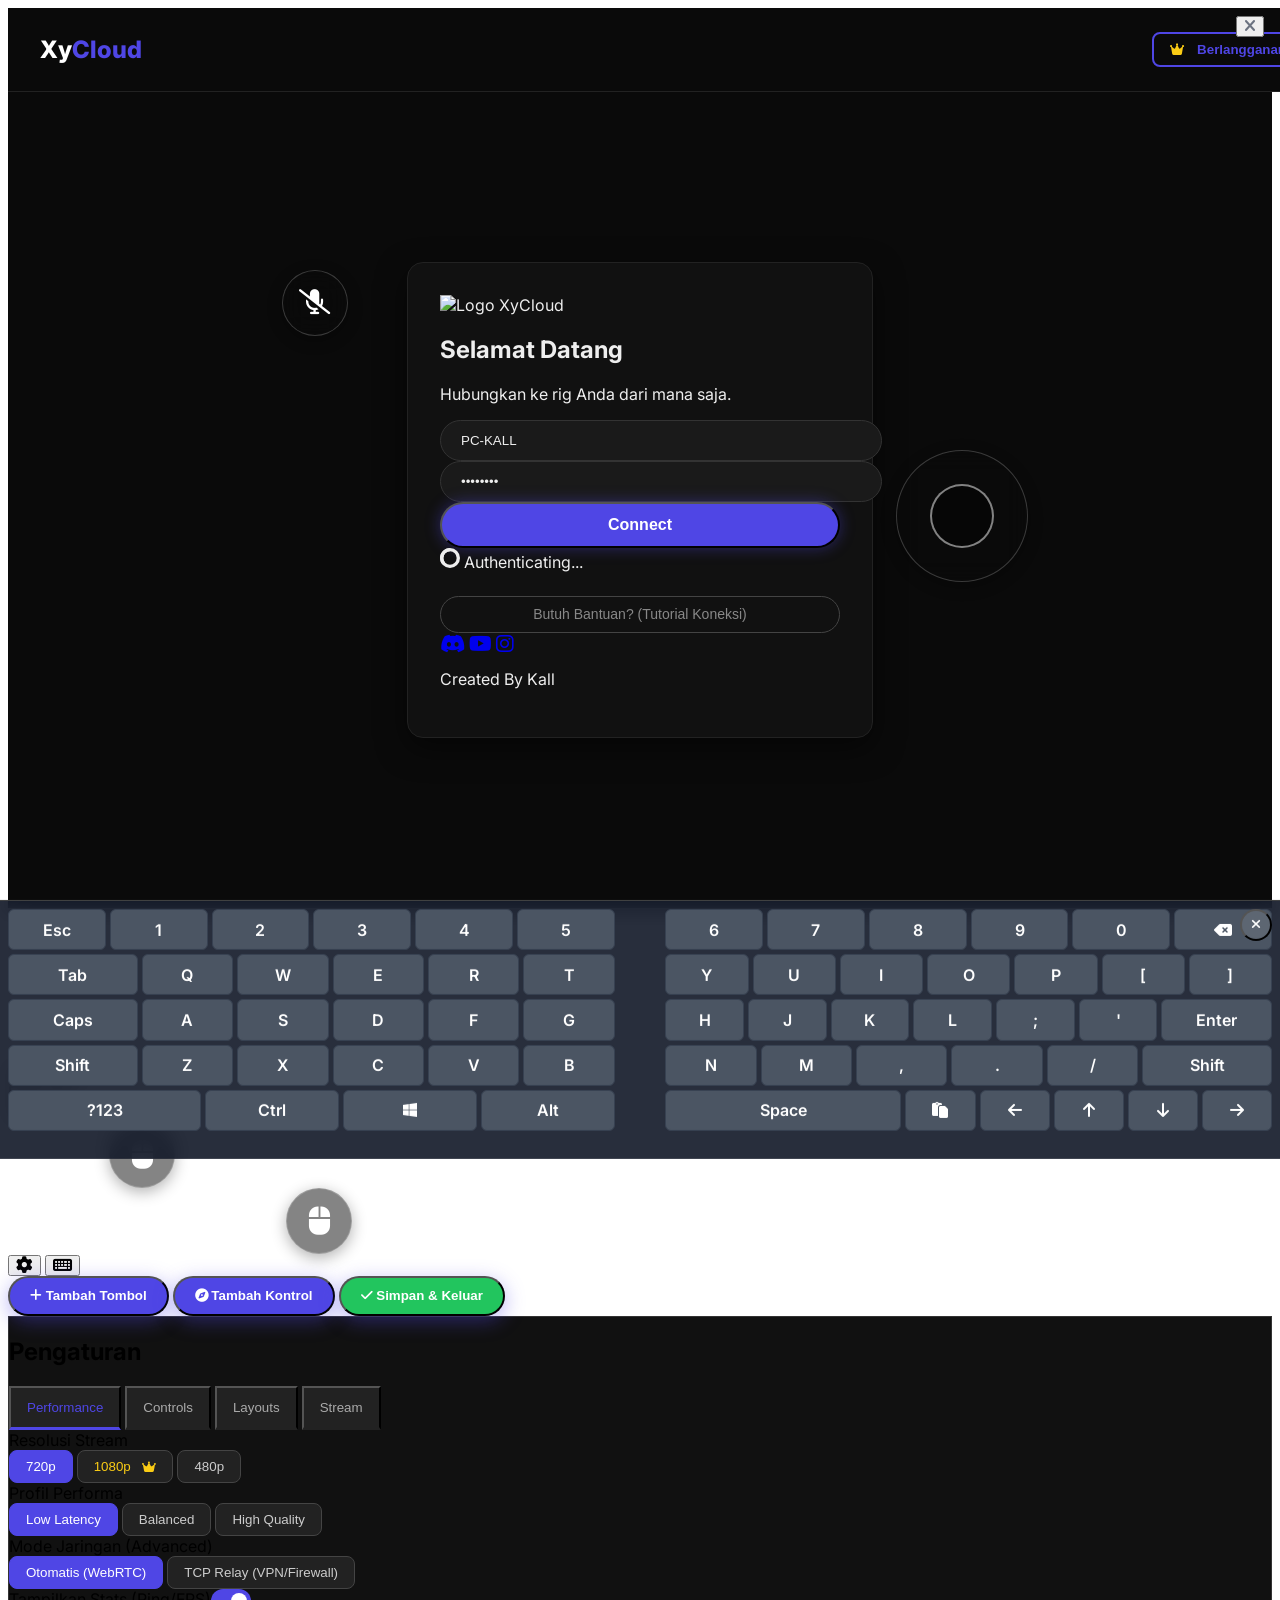
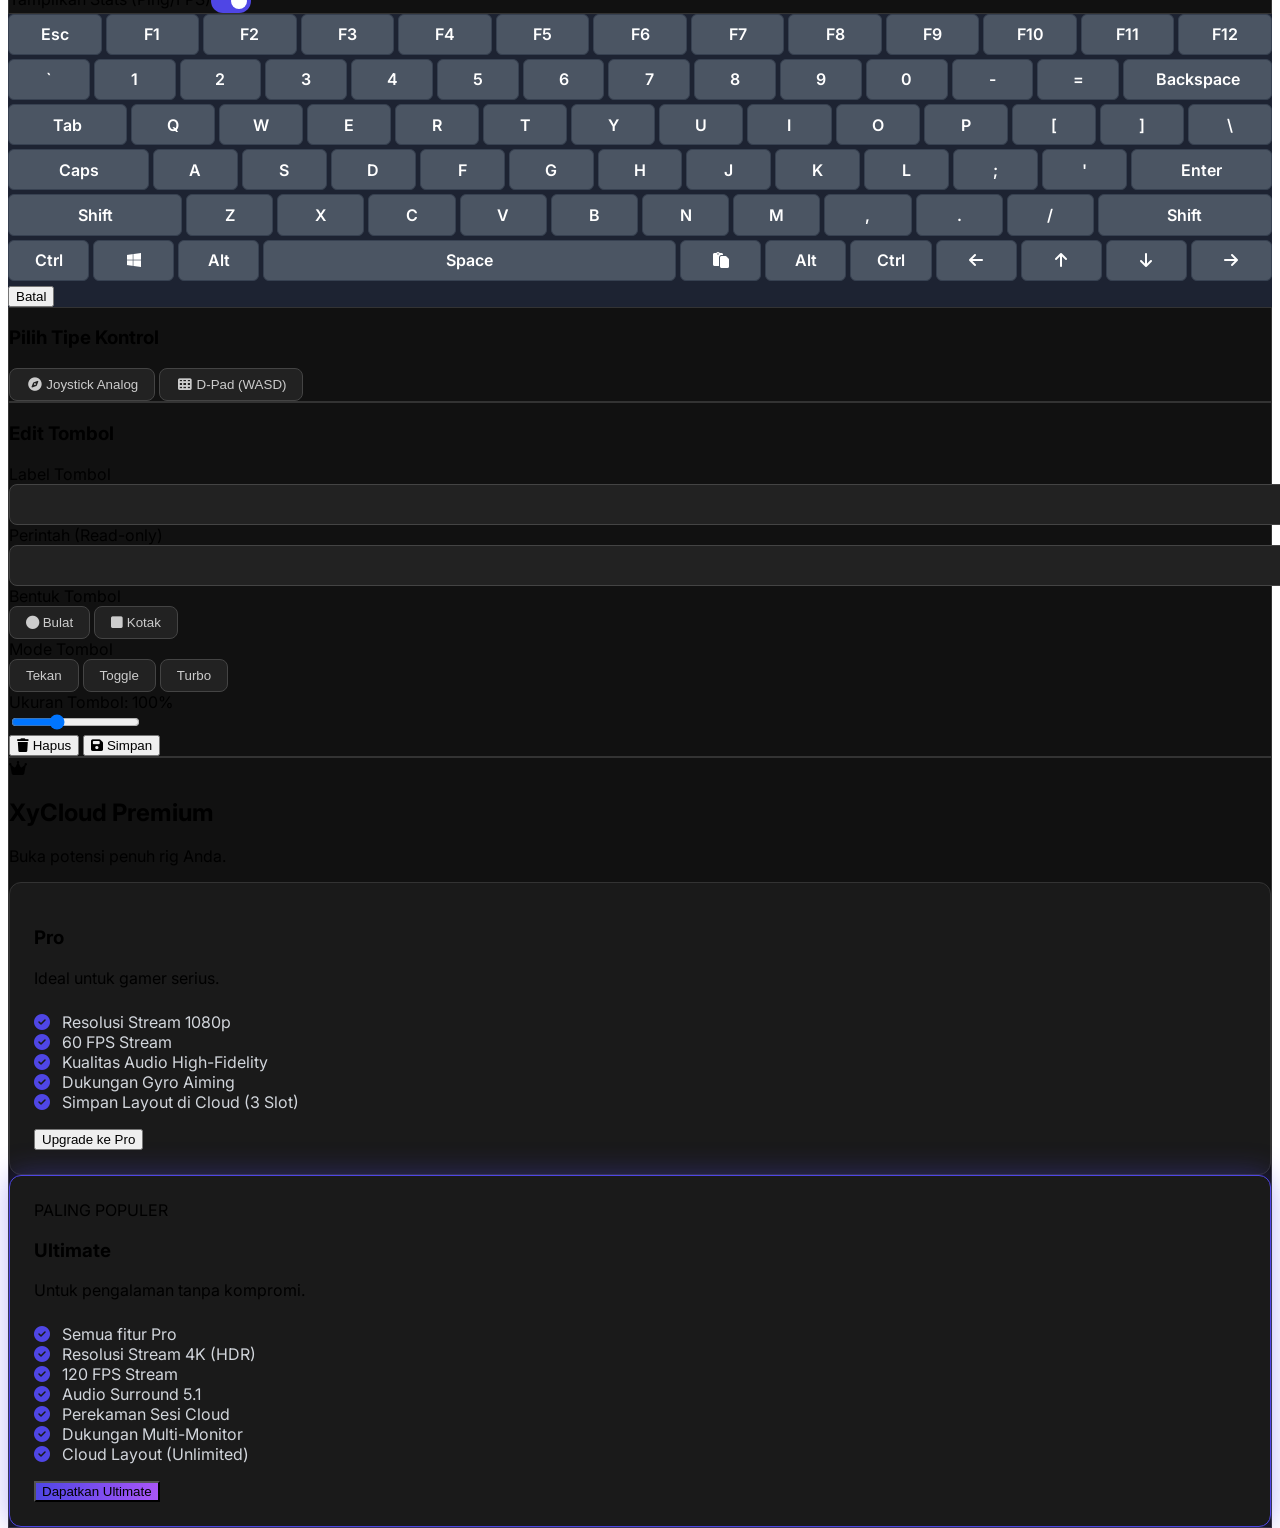
==== commit a482effe: "Refactor Firebase integration and clean up comments Updated Firebase imports and added onSnapshot fu" ====
--- a/index.html
+++ b/index.html
@@ -5,23 +5,18 @@
     <meta name="viewport" content="width=device-width, initial-scale=1.0, interactive-widget=resizes-content, user-scalable=no">
     <title>XyCloud | NextGeneration</title>
     
-    <!-- 1. Tailwind -->
     <script src="https://cdn.tailwindcss.com"></script>
     
-    <!-- 2. Font Awesome -->
     <link rel="stylesheet" href="https://cdnjs.cloudflare.com/ajax/libs/font-awesome/6.5.1/css/all.min.css">
     
-    <!-- 3. Interact.js -->
     <script src="https://cdn.jsdelivr.net/npm/interactjs/dist/interact.min.js"></script>
     
-    <!-- 
-      4. Firebase SDK (PENTING)
-    -->
     <script type="module">
       import { initializeApp } from "https://www.gstatic.com/firebasejs/10.12.2/firebase-app.js";
-      import { getFirestore, doc, setDoc, serverTimestamp } from "https://www.gstatic.com/firebasejs/10.12.2/firebase-firestore.js";
+      // PERUBAHAN: Kita butuh onSnapshot untuk mendengarkan 'answer'
+      import { getFirestore, doc, setDoc, serverTimestamp, onSnapshot } from "https://www.gstatic.com/firebasejs/10.12.2/firebase-firestore.js";
       
-      // --- PASTE KONFIGURASI FIREBASE-MU DI SINI ---
+      // --- KONFIGURASI FIREBASE-MU (DARI v27) ---
       const firebaseConfig = {
         apiKey: "AIzaSyAqBIqFt3AKBavzVNr-VS9AlS7drPXXfcg",
         authDomain: "kall-e4441.firebaseapp.com",
@@ -42,17 +37,15 @@
         window.createDocRef = (db, collection, id) => doc(db, collection, id);
         window.setDocCommand = setDoc;
         window.serverTimestampCommand = serverTimestamp;
-        
-        console.log("Firebase v31 Client Loaded.");
+        window.onSnapshotCommand = onSnapshot; // <-- FUNGSI BARU
+        
+        console.log("Firebase v32 Client Loaded.");
       } catch (e) {
         console.error("Firebase GAGAL di-load.", e);
         alert("Error Konfigurasi Firebase! Cek konsol (F12).");
       }
     </script>
     
-    <!-- 
-      5. CSS Internal Lengkap
-    -->
     <style>
         @import url('https://fonts.googleapis.com/css2?family=Inter:wght@400;500;600;700;800&display=swap');
         :root {
@@ -150,7 +143,6 @@
 </head>
 <body class="bg-black text-white overflow-hidden h-screen">
 
-    <!-- 1. Halaman Login -->
     <div id="login-page" class="min-h-screen flex flex-col">
         <header id="login-header">
             <div class="login-logo">Xy<span>Cloud</span></div>
@@ -202,18 +194,17 @@
         </div>
     </div>
 
-    <!-- 2. Halaman Remote Control -->
     <div id="remote-page" class="hidden h-screen flex flex-col relative">
-        <!-- Konten Layar Remote -->
         <div class="flex-grow bg-black flex items-center justify-center p-0 overflow-auto relative h-full">
             <div id="remote-content" class="w-full h-full aspect-video bg-gray-700 relative overflow-hidden">
-                <img src="https://i.ibb.co/gL4FFdTz/Windows-11-desktop-wallpaper.jpg" 
-                     class="w-full h-full object-cover" 
-                     alt="Simulasi stream Windows 11">
+                
+                <video id="video-stream" class="w-full h-full object-cover" autoplay playsinline muted>
+                    </video>
                 
                 <div id="stats-overlay" class="absolute top-4 left-4 z-20 bg-black/60 backdrop-blur-sm p-2 rounded-lg font-mono text-sm text-green-400">
                     <div>Ping: <span class="font-bold">15ms</span></div>
                     <div>FPS: <span class="font-bold">120</span></div>
+                    <div id="webrtc-status" class="text-yellow-400">Status: Idle...</div>
                 </div>
                 
                 <div id="custom-ui-overlay" class="absolute inset-0 z-30">
@@ -253,7 +244,6 @@
             <button id="exit-customize-btn" class="customize-btn exit-btn"><i class="fas fa-check mr-2"></i> Simpan & Keluar</button>
         </div>
         
-        <!-- Modal Pengaturan -->
         <div id="settings-modal" class="hidden modal fixed inset-0 bg-black/70 backdrop-blur-md flex items-center justify-center p-4 opacity-0 scale-95">
             <div class="modal-content w-full max-w-2xl p-6 rounded-lg shadow-2xl relative overflow-y-auto max-h-screen">
                 <button id="close-settings-modal" class="modal-close-btn"><i class="fas fa-times fa-lg"></i></button>
@@ -267,13 +257,12 @@
                 </div>
                 
                 <div class="space-y-6">
-                    <!-- Tab Performance -->
                     <div id="tab-performance" class="tab-content active">
                         <div class="mb-4">
                             <label class="form-label">Resolusi Stream</label>
                             <div class="flex gap-2">
                                 <button class="choice-btn active" data-res="720p">720p</button>
-                                <button class="choice-btn premium" data-premium-feature="true">1080p <i class="premium-icon fas fa-crown"></i></button>
+                                <button id="res-1080p-btn" class="choice-btn premium" data-premium-feature="true">1080p <i class="premium-icon fas fa-crown"></i></button>
                                 <button class="choice-btn" data-res="480p">480p</button>
                             </div>
                         </div>
@@ -295,7 +284,6 @@
                         <div class="flex items-center justify-between"><label class="text-sm">Tampilkan Stats (Ping/FPS)</label><label class="switch"><input type="checkbox" id="toggle-stats-btn" checked><span class="slider"></span></label></div>
                     </div>
                     
-                    <!-- Tab Controls -->
                     <div id="tab-controls" class="tab-content">
                         <button id="enter-customize-btn" class="w-full text-center px-4 py-3 bg-indigo-600 hover:bg-indigo-700 rounded-lg font-semibold"><i class="fas fa-arrows-up-down-left-right fa-fw mr-2"></i> Kustomisasi Tombol di Layar</button>
                         
@@ -323,7 +311,6 @@
                         <div class="flex items-center justify-between mt-4"><label class="text-sm">Gamepad Fisik Passthrough</label><label class="switch"><input type="checkbox" id="toggle-gamepad-btn" checked><span class="slider"></span></label></div>
                     </div>
 
-                    <!-- Tab Layouts -->
                     <div id="tab-layouts" class="tab-content">
                         <div class="mb-4">
                             <label class="form-label">Transparansi Tombol: <span id="opacity-value">50</span>%</label>
@@ -386,7 +373,6 @@
             </div>
         </div>
 
-        <!-- Keyboard BINDING (Popup) -->
         <div id="binding-keyboard-modal" class="hidden modal fixed inset-0 p-4 z-55 flex flex-col items-center justify-center opacity-0 overflow-auto">
             <div class="w-full max-w-5xl p-4 bg-gray-800 rounded-xl border border-gray-700">
                 <div class="kbd-row"><span class="kbd-key" data-key="Escape">Esc</span><span class="kbd-key" data-key="F1">F1</span><span class="kbd-key" data-key="F2">F2</span><span class="kbd-key" data-key="F3">F3</span><span class="kbd-key" data-key="F4">F4</span><span class="kbd-key" data-key="F5">F5</span><span class="kbd-key" data-key="F6">F6</span><span class="kbd-key" data-key="F7">F7</span><span class="kbd-key" data-key="F8">F8</span><span class="kbd-key" data-key="F9">F9</span><span class="kbd-key" data-key="F10">F10</span><span class="kbd-key" data-key="F11">F11</span><span class="kbd-key" data-key="F12">F12</span></div>
@@ -399,7 +385,6 @@
             <button id="close-binding-keyboard-btn" class="mt-4 bg-red-600 hover:bg-red-700 px-6 py-2 rounded-full font-bold">Batal</button>
         </div>
         
-        <!-- Modal Pilihan Kontrol -->
         <div id="add-joystick-modal" class="hidden modal fixed inset-0 bg-black/70 backdrop-blur-md flex items-center justify-center p-4 opacity-0 scale-95">
             <div class="modal-content p-6 rounded-lg shadow-2xl w-full max-w-sm relative">
                 <button id="close-add-joystick-modal" class="modal-close-btn"><i class="fas fa-times"></i></button>
@@ -411,7 +396,6 @@
             </div>
         </div>
 
-        <!-- Modal Edit Tombol -->
         <div id="edit-key-modal" class="hidden modal fixed inset-0 bg-black/70 backdrop-blur-md flex items-center justify-center p-4 opacity-0 scale-95">
             <div class="modal-content p-6 rounded-lg shadow-2xl w-full max-w-sm relative">
                 <button id="close-edit-key-modal" class="modal-close-btn"><i class="fas fa-times"></i></button>
@@ -461,12 +445,10 @@
             </div>
         </div>
 
-        <!-- Keyboard SLIDING (Split) -->
         <div id="sliding-keyboard" class="fixed bottom-0 left-0 right-0 z-40">
             <button id="close-sliding-keyboard-btn"><i class="fas fa-times"></i></button>
             <div id="sliding-keyboard-layers" class="w-full max-w-5xl mx-auto flex justify-between">
                 
-                <!-- === KIRI === -->
                 <div class="kbd-left-half">
                     <div id="kbd-layer-main-left" class="kbd-layer active">
                         <div class="kbd-row"><span class="kbd-key" data-key="Escape">Esc</span><span class="kbd-key" data-key="1">1</span><span class="kbd-key" data-key="2">2</span><span class="kbd-key" data-key="3">3</span><span class="kbd-key" data-key="4">4</span><span class="kbd-key" data-key="5">5</span></div>
@@ -488,7 +470,6 @@
                         <div class="kbd-row"><span class="kbd-key" data-key="ABC" style="flex-grow: 1.5;">ABC</span><span class="kbd-key" data-key="©">©</span><span class="kbd-key" data-key="®">®</span><span class="kbd-key" data-key="™">™</span></div>
                     </div>
                 </div>
-                <!-- === KANAN === -->
                 <div class="kbd-right-half">
                     <div id="kbd-layer-main-right" class="kbd-layer active">
                         <div class="kbd-row"><span class="kbd-key" data-key="6">6</span><span class="kbd-key" data-key="7">7</span><span class="kbd-key" data-key="8">8</span><span class="kbd-key" data-key="9">9</span><span class="kbd-key" data-key="0">0</span><span class="kbd-key" data-key="Backspace"><i class="fas fa-backspace"></i></span></div>
@@ -511,10 +492,7 @@
             </div>
         </div>
 
-    </div> <!-- TUTUP DARI #remote-page -->
-    
-    <!-- Modal Premium (GLOBAL) -->
-    <div id="premium-modal" class="hidden modal fixed inset-0 bg-black/80 backdrop-blur-md flex items-center justify-center p-4 opacity-0 scale-95">
+    </div> <div id="premium-modal" class="hidden modal fixed inset-0 bg-black/80 backdrop-blur-md flex items-center justify-center p-4 opacity-0 scale-95">
         <div class="modal-content w-full max-w-4xl p-0 rounded-lg shadow-2xl relative bg-gray-900 border border-gray-700 overflow-hidden">
             <button id="close-premium-modal" class="modal-close-btn z-10"><i class="fas fa-times fa-lg"></i></button>
             <div class="p-8 text-center">
@@ -558,21 +536,20 @@
         </div>
     </div>
 
-    <!-- Notifikasi Toast (GLOBAL) -->
     <div id="toast-notification" class="bg-indigo-600 text-white py-3 px-5 rounded-lg shadow-lg">
         <span id="toast-message"></span>
     </div>
 
-    <!-- 
-      Logika JavaScript v31 (PERBAIKAN TYPO)
-    -->
     <script type="module">
         
         // --- 1. IMPORT FIREBASE ---
+        // (Diimpor dari script di <head>)
+        // *** PERBAIKAN: Kita import di sini, BUKAN di head ***
         import { initializeApp } from "https://www.gstatic.com/firebasejs/10.12.2/firebase-app.js";
         import { getFirestore, doc, setDoc, serverTimestamp } from "https://www.gstatic.com/firebasejs/10.12.2/firebase-firestore.js";
 
         // --- 2. KONFIGURASI FIREBASE ---
+        // (Config-mu dari v27)
         const firebaseConfig = {
           apiKey: "AIzaSyAqBIqFt3AKBavzVNr-VS9AlS7drPXXfcg",
           authDomain: "kall-e4441.firebaseapp.com",
@@ -887,9 +864,7 @@
                     if (loadingSpinner) loadingSpinner.classList.add('hidden');
                 }
             });
-        } else {
-            console.error("GAGAL: Tombol 'connect-btn' tidak ditemukan.");
-        }
+        } 
         
         if (helpBtn) {
              helpBtn.addEventListener('click', () => {
@@ -917,7 +892,7 @@
         if (settingsBtn) settingsBtn.addEventListener('click', () => openModal(settingsModal));
         if (closeSettingsModal) closeSettingsModal.addEventListener('click', () => closeModal(settingsModal));
         
-        // PERBAIKAN v31: Mengganti 'tdbButtons' menjadi 'tabButtons'
+        // PERBAIKAN v31: 'tdbButtons' -> 'tabButtons'
         const tabButtons = document.querySelectorAll('.tab-btn'); 
         const tabContents = document.querySelectorAll('.tab-content');
         if(tabButtons && tabContents) {
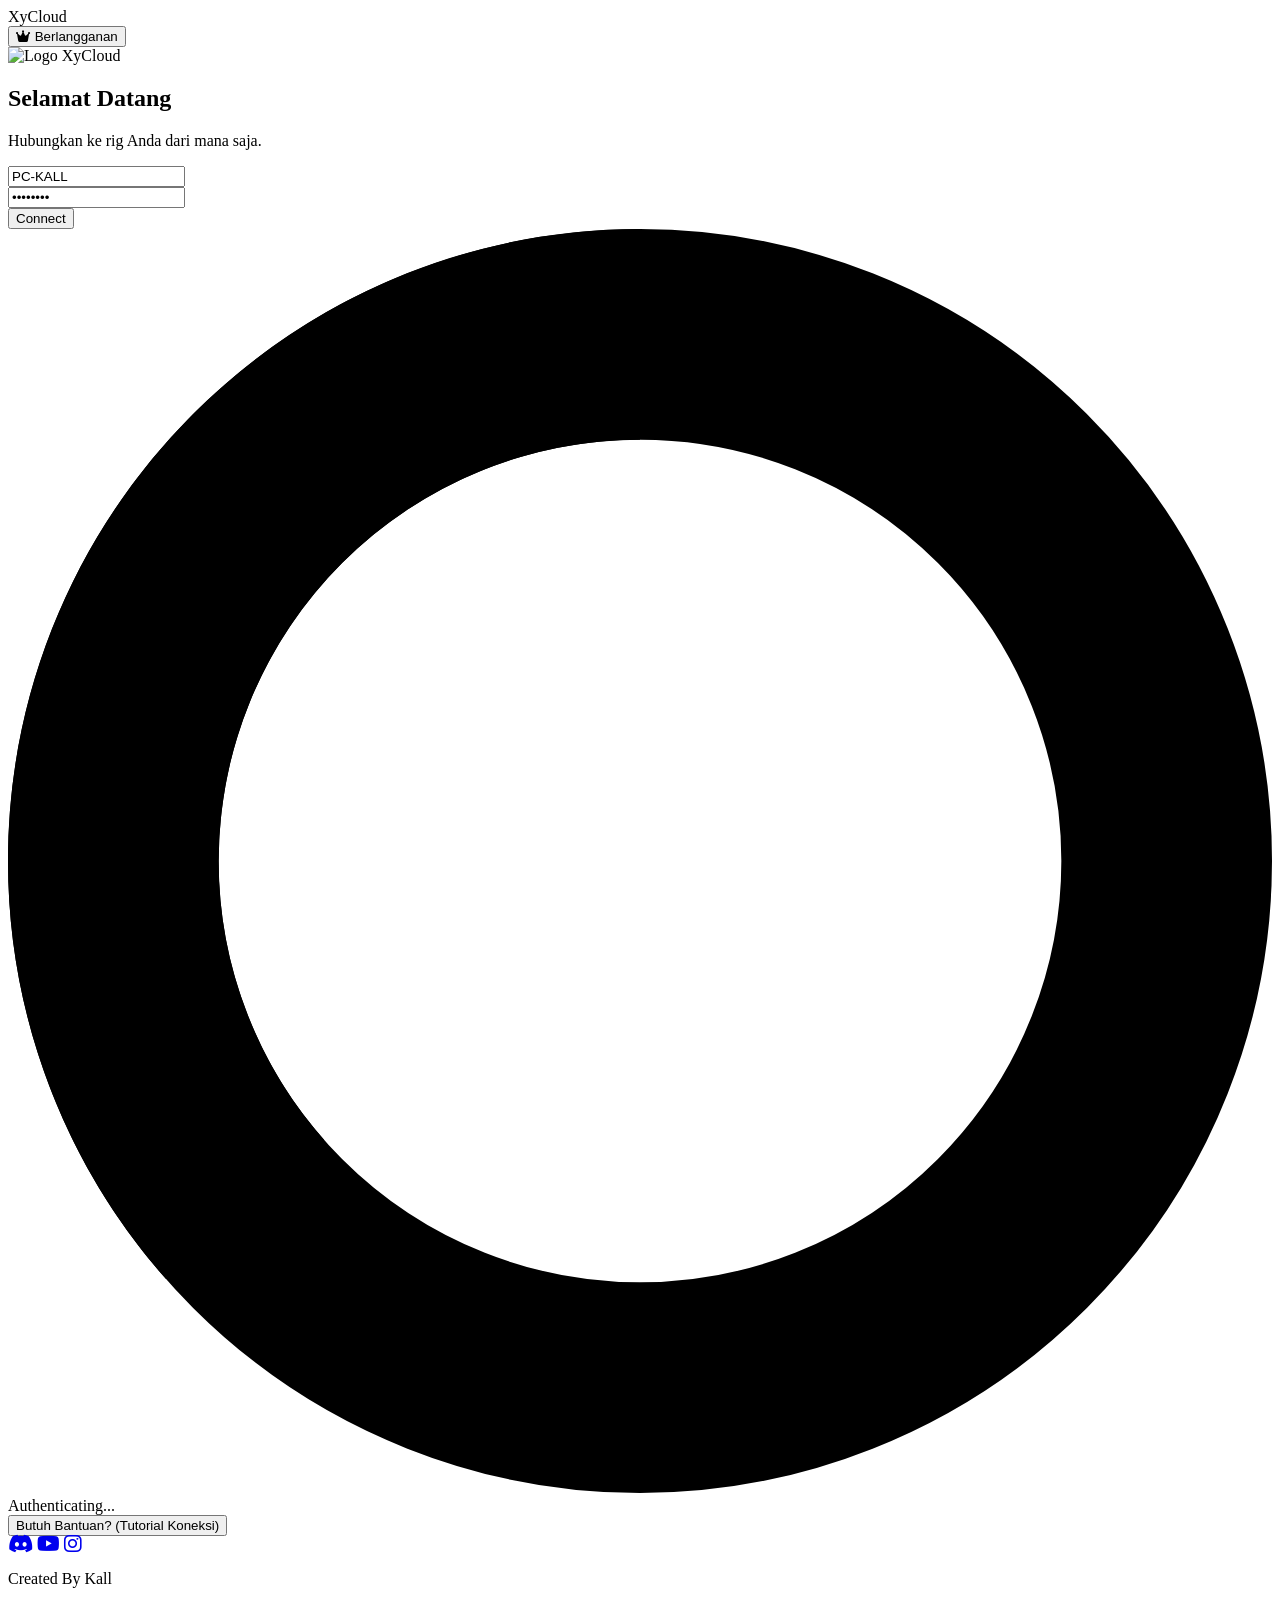
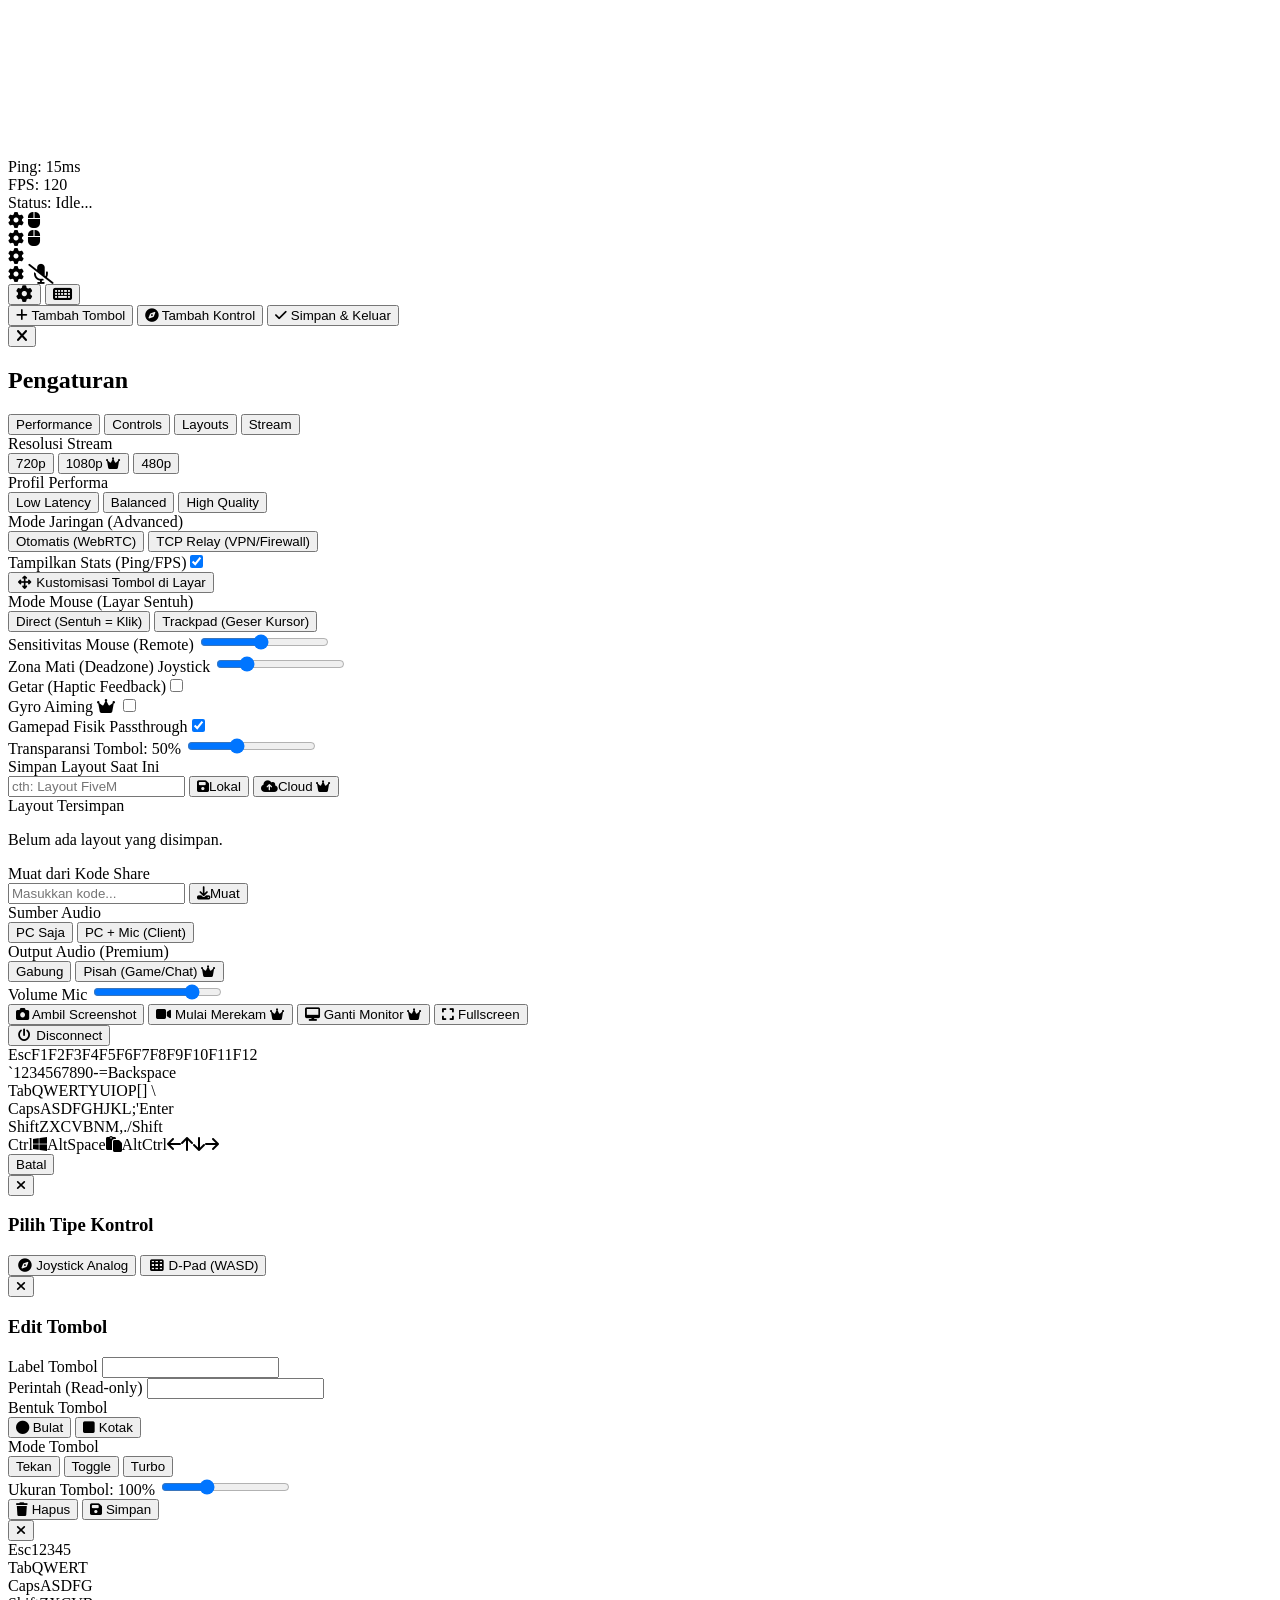
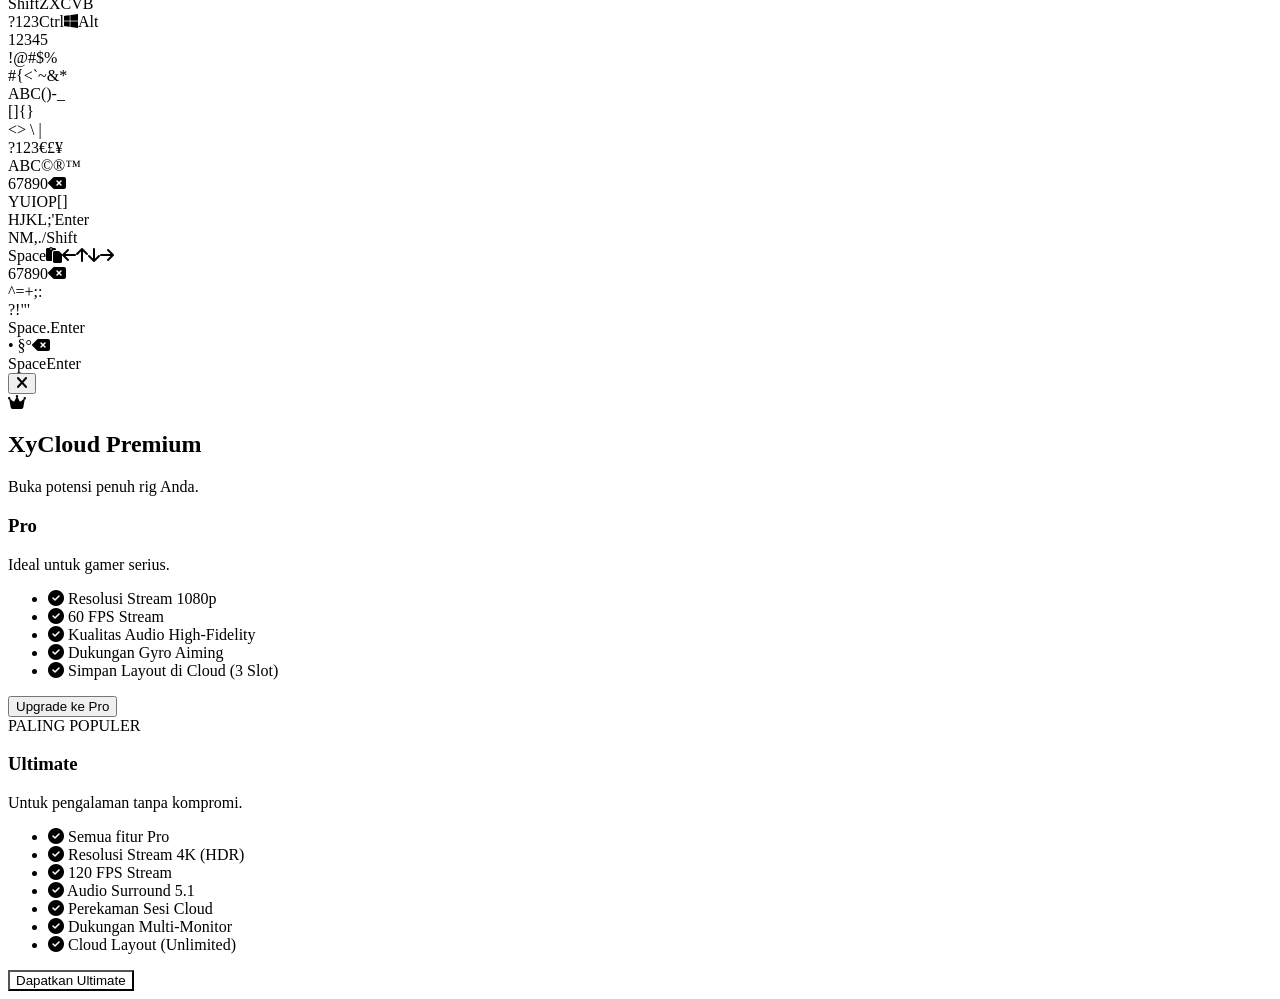
==== commit 0ea8c0d8: "Remove Firebase script and update styles Removed Firebase configuration and script from index.html. " ====
--- a/index.html
+++ b/index.html
@@ -11,135 +11,8 @@
     
     <script src="https://cdn.jsdelivr.net/npm/interactjs/dist/interact.min.js"></script>
     
-    <script type="module">
-      import { initializeApp } from "https://www.gstatic.com/firebasejs/10.12.2/firebase-app.js";
-      // PERUBAHAN: Kita butuh onSnapshot untuk mendengarkan 'answer'
-      import { getFirestore, doc, setDoc, serverTimestamp, onSnapshot } from "https://www.gstatic.com/firebasejs/10.12.2/firebase-firestore.js";
-      
-      // --- KONFIGURASI FIREBASE-MU (DARI v27) ---
-      const firebaseConfig = {
-        apiKey: "AIzaSyAqBIqFt3AKBavzVNr-VS9AlS7drPXXfcg",
-        authDomain: "kall-e4441.firebaseapp.com",
-        projectId: "kall-e4441",
-        storageBucket: "kall-e4441.firebasestorage.app",
-        messagingSenderId: "232976172726",
-        appId: "1:232976172726:web:3cd3f6338a4ec52ba58817",
-        measurementId: "G-YQBDKK616N"
-      };
-      
-      // Inisialisasi Firebase
-      try {
-        const app = initializeApp(firebaseConfig);
-        const db = getFirestore(app);
-        
-        // Buat 'db' dan 'fungsi' bisa diakses global
-        window.db = db;
-        window.createDocRef = (db, collection, id) => doc(db, collection, id);
-        window.setDocCommand = setDoc;
-        window.serverTimestampCommand = serverTimestamp;
-        window.onSnapshotCommand = onSnapshot; // <-- FUNGSI BARU
-        
-        console.log("Firebase v32 Client Loaded.");
-      } catch (e) {
-        console.error("Firebase GAGAL di-load.", e);
-        alert("Error Konfigurasi Firebase! Cek konsol (F12).");
-      }
-    </script>
+    <link rel="stylesheet" href="style.css">
     
-    <style>
-        @import url('https://fonts.googleapis.com/css2?family=Inter:wght@400;500;600;700;800&display=swap');
-        :root {
-            --brand-color: #4f46e5; --brand-color-dark: #4338ca;
-            --brand-color-hover: rgba(79, 70, 229, 0.4);
-            --brand-gradient: linear-gradient(90deg, #4f46e5, #a855f7);
-            --button-opacity: 0.5; 
-        }
-        body { font-family: 'Inter', sans-serif; -webkit-tap-highlight-color: transparent; overflow: hidden; height: 100vh; }
-        #login-page { background: #0a0a0a; color: #eee; display: flex; flex-direction: column; min-height: 100vh; }
-        #login-header { width: 100%; padding: 1.5rem 2rem; display: flex; justify-content: space-between; align-items: center; background: #0a0a0a; border-bottom: 1px solid #222; }
-        .login-logo { font-size: 1.5rem; font-weight: 800; color: white; }
-        .login-logo span { color: var(--brand-color); }
-        .subscribe-btn { background: transparent; border: 2px solid var(--brand-color); color: var(--brand-color); padding: 0.5rem 1rem; border-radius: 0.5rem; font-weight: 600; transition: all 0.3s ease; }
-        .subscribe-btn:hover { background: var(--brand-color); color: white; box-shadow: 0 0 15px var(--brand-color-hover); }
-        .subscribe-btn .fa-crown { color: #facc15; margin-right: 0.5rem; }
-        .login-content { flex-grow: 1; display: flex; align-items: center; justify-content: center; padding: 2rem; }
-        .login-card { background: #111; border: 1px solid #222; padding: 2rem; border-radius: 1rem; box-shadow: 0 10px 30px rgba(0,0,0,0.5); width: 100%; max-width: 400px; }
-        .login-input { background: #1a1a1a; border: 1px solid #333; color: #eee; width: 100%; padding: 0.75rem 1.25rem; border-radius: 9999px; }
-        .login-input:focus { outline: none; border-color: var(--brand-color); box-shadow: 0 0 10px var(--brand-color-hover); }
-        .login-btn { background-color: var(--brand-color); transition: all 0.3s ease; box-shadow: 0 0 15px var(--brand-color-hover); width: 100%; color: white; font-weight: 700; padding: 0.75rem 1rem; border-radius: 9999px; font-size: 1rem; }
-        .login-btn:hover { background-color: var(--brand-color-dark); box-shadow: 0 0 25px var(--brand-color-hover); }
-        .help-btn-outline { background-color: transparent; border: 1px solid #444; color: #888; width: 100%; padding: 0.6rem 1rem; border-radius: 9999px; font-size: 0.875rem; margin-top: 1.5rem; transition: all 0.2s ease; }
-        .help-btn-outline:hover { border-color: #777; color: #ccc; }
-        #toast-notification { position: fixed; top: 20px; right: 20px; transform: translateX(120%); transition: transform 0.3s ease-in-out; z-index: 100; }
-        #toast-notification.show { transform: translateX(0); }
-        .draggable { touch-action: none; user-select: none; position: absolute; z-index: 30; background-color: rgba(10, 10, 10, var(--button-opacity)); border: 1px solid rgba(255, 255, 255, 0.2); backdrop-filter: blur(12px); -webkit-backdrop-filter: blur(12px); color: white; border-radius: 9999px; box-shadow: 0 4px 15px rgba(0,0,0,0.3); transition: all 0.2s ease; width: 64px; height: 64px; display: flex; align-items: center; justify-content: center; font-size: 1.25rem; }
-        .draggable.text-btn { width: auto; height: 56px; padding: 0 1.25rem; border-radius: 0.75rem; font-size: 0.875rem; }
-        .d-pad-base { background: transparent !important; backdrop-filter: none; border: none; box-shadow: none; width: 150px; height: 150px; display: grid; grid-template-rows: 1fr 1fr 1fr; grid-template-columns: 1fr 1fr 1fr; border-radius: 0; }
-        .d-pad-btn { background-color: rgba(10, 10, 10, var(--button-opacity)); border: 1px solid rgba(255, 255, 255, 0.2); backdrop-filter: blur(12px); -webkit-backdrop-filter: blur(12px); display: flex; align-items: center; justify-content: center; font-size: 1.25rem; font-weight: bold; }
-        .d-pad-btn.active-state { background-color: var(--brand-color-hover); }
-        .d-pad-up { grid-row: 1; grid-column: 2; border-radius: 0.5rem 0.5rem 0 0; }
-        .d-pad-left { grid-row: 2; grid-column: 1; border-radius: 0.5rem 0 0 0.5rem; }
-        .d-pad-right { grid-row: 2; grid-column: 3; border-radius: 0 0.5rem 0.5rem 0; }
-        .d-pad-down { grid-row: 3; grid-column: 2; border-radius: 0 0 0.5rem 0.5rem; }
-        .d-pad-center { grid-row: 2; grid-column: 2; }
-        .draggable.active-state { background-color: var(--brand-color-hover); border-color: var(--brand-color); transform: scale(0.95); }
-        .draggable.active-state .mouse-dot { opacity: 1; }
-        .mouse-btn-v8 { font-size: 1.75rem; position: relative; }
-        .mouse-dot { position: absolute; width: 0.65rem; height: 0.65rem; border-radius: 9999px; border: 1px solid rgba(0,0,0,0.5); top: 0.65rem; opacity: 0; transition: opacity 0.1s ease; }
-        .joystick-base { width: 130px; height: 130px; }
-        .joystick-stick { width: 60px; height: 60px; background-color: rgba(0, 0, 0, 0.4); border: 2px solid rgba(255, 255, 255, 0.5); border-radius: 9999px; position: absolute; z-index: 31; cursor: grab; }
-        #customize-bar { z-index: 40; }
-        .customize-btn { background-color: var(--brand-color); color: white; font-weight: 600; padding: 0.65rem 1.25rem; border-radius: 9999px; transition: all 0.3s ease; box-shadow: 0 5px 20px var(--brand-color-hover); }
-        .customize-btn:hover { background-color: var(--brand-color-dark); transform: translateY(-2px); }
-        .customize-btn.exit-btn { background-color: #22c55e; }
-        .customize-btn.exit-btn:hover { background-color: #16a34a; }
-        .edit-btn-overlay { position: absolute; top: -5px; right: -5px; width: 24px; height: 24px; background-color: var(--brand-color); color: white; border-radius: 9999px; display: none; align-items: center; justify-content: center; font-size: 0.75rem; cursor: pointer; z-index: 35; }
-        .customization-active .draggable:hover .edit-btn-overlay { display: flex; }
-        .customization-active .draggable { cursor: move; border-color: var(--brand-color); box-shadow: 0 0 25px var(--brand-color-hover), 0 0 10px rgba(255, 255, 255, 0.5) inset; }
-        .customization-active .joystick-stick, .customization-active .d-pad-btn { display: none; }
-        .customization-active .d-pad-base { background: rgba(79, 70, 229, 0.2); border: 2px dashed var(--brand-color); border-radius: 0.5rem; }
-        .modal { transition: opacity 0.2s ease, transform 0.2s ease; z-index: 50; }
-        .modal-content { background-color: #111; border: 1px solid #333; }
-        .modal-close-btn { position: absolute; top: 1rem; right: 1rem; color: #6B7280; transition: color 0.2s ease; }
-        .modal-close-btn:hover { color: #fff; }
-        .tab-btn { background: #222; color: #aaa; padding: 0.75rem 1rem; border-bottom: 3px solid transparent; transition: all 0.2s ease; }
-        .tab-btn:hover { background: #333; color: #fff; }
-        .tab-btn.active { color: var(--brand-color); border-bottom-color: var(--brand-color); }
-        .tab-content { display: none; }
-        .tab-content.active { display: block; }
-        .choice-btn { background: #222; border: 1px solid #444; color: #ccc; padding: 0.5rem 1rem; border-radius: 0.5rem; transition: all 0.2s ease; }
-        .choice-btn:hover { background: #333; color: #fff; }
-        .choice-btn.active { background: var(--brand-color); color: white; border-color: var(--brand-color); }
-        .choice-btn.premium { color: #facc15; }
-        .premium-icon { color: #facc15; margin-left: 0.5rem; font-size: 0.75rem; }
-        .premium-label-wrapper { display: flex; align-items: center; justify-content: space-between; }
-        .premium-card { background: #1a1a1a; border-radius: 0.75rem; padding: 1.5rem; border: 1px solid #333; transition: all 0.3s ease; }
-        .premium-card-popular { border-color: var(--brand-color); box-shadow: 0 0 30px var(--brand-color-hover); }
-        .premium-feature-list { list-style-type: none; padding: 0; margin-top: 1.5rem; space-y: 0.75rem; }
-        .premium-feature-list li { display: flex; align-items: center; font-size: 1rem; color: #d1d5db; }
-        .premium-feature-list .fa-check-circle { color: var(--brand-color); margin-right: 0.75rem; }
-        #binding-keyboard-modal { z-index: 55; background-color: rgba(17, 24, 39, 0.95); }
-        #sliding-keyboard { position: fixed; bottom: 0; left: 0; right: 0; background-color: rgba(17, 24, 39, 0.90); backdrop-filter: blur(10px); -webkit-backdrop-filter: blur(10px); transform: translateY(100%); transition: transform 0.3s ease-in-out; z-index: 40; padding: 0.5rem; padding-bottom: 1.5rem; border-top: 1px solid #444; }
-        #sliding-keyboard.show { transform: translateY(0); }
-        #close-sliding-keyboard-btn { position: absolute; top: 0.5rem; right: 0.5rem; background-color: rgba(255, 255, 255, 0.1); color: white; border-radius: 9999px; width: 2rem; height: 2rem; display: flex; align-items: center; justify-content: center; cursor: pointer; }
-        #close-sliding-keyboard-btn:active { background-color: rgba(255, 255, 255, 0.2); }
-        .kbd-layer { display: none; }
-        .kbd-layer.active { display: block; }
-        .kbd-left-half, .kbd-right-half { width: 48%; }
-        #sliding-keyboard-layers { display: flex; justify-content: space-between; }
-        .kbd-key { background-color: #4B5563; border: 1px solid #374151; border-radius: 0.375rem; padding: 0.6rem 0.4rem; font-weight: 600; color: white; cursor: pointer; transition: background-color 0.1s ease; display: flex; justify-content: center; align-items: center; min-width: 32px; text-align: center; flex-grow: 1; flex-basis: 0; -webkit-tap-highlight-color: transparent; }
-        .kbd-key:active { background-color: #374151; }
-        .kbd-row { display: flex; justify-content: center; gap: 0.25rem; margin-bottom: 0.25rem; }
-        .switch { position: relative; display: inline-block; width: 40px; height: 24px; }
-        .switch input { opacity: 0; width: 0; height: 0; }
-        .slider { position: absolute; cursor: pointer; top: 0; left: 0; right: 0; bottom: 0; background-color: #4B5563; transition: .4s; border-radius: 34px; }
-        .slider:before { position: absolute; content: ""; height: 16px; width: 16px; left: 4px; bottom: 4px; background-color: white; transition: .4s; border-radius: 50%; }
-        input:checked + .slider { background-color: var(--brand-color); }
-        input:checked + .slider:before { transform: translateX(16px); }
-        .form-input { background: #222; border: 1px solid #444; color: #fff; width: 100%; padding: 0.75rem 1rem; border-radius: 0.5rem; }
-        .form-label { display: block; text-sm font-medium text-gray-300 mb-2; }
-        #loading-spinner svg { width: 1.25rem; height: 1.25rem; display: inline-block; }
-    </style>
 </head>
 <body class="bg-black text-white overflow-hidden h-screen">
 
@@ -198,8 +71,7 @@
         <div class="flex-grow bg-black flex items-center justify-center p-0 overflow-auto relative h-full">
             <div id="remote-content" class="w-full h-full aspect-video bg-gray-700 relative overflow-hidden">
                 
-                <video id="video-stream" class="w-full h-full object-cover" autoplay playsinline muted>
-                    </video>
+                <video id="video-stream" class="w-full h-full object-cover" autoplay playsinline muted></video>
                 
                 <div id="stats-overlay" class="absolute top-4 left-4 z-20 bg-black/60 backdrop-blur-sm p-2 rounded-lg font-mono text-sm text-green-400">
                     <div>Ping: <span class="font-bold">15ms</span></div>
@@ -262,7 +134,7 @@
                             <label class="form-label">Resolusi Stream</label>
                             <div class="flex gap-2">
                                 <button class="choice-btn active" data-res="720p">720p</button>
-                                <button id="res-1080p-btn" class="choice-btn premium" data-premium-feature="true">1080p <i class="premium-icon fas fa-crown"></i></button>
+                                <button class="choice-btn premium" data-premium-feature="true">1080p <i class="premium-icon fas fa-crown"></i></button>
                                 <button class="choice-btn" data-res="480p">480p</button>
                             </div>
                         </div>
@@ -286,7 +158,6 @@
                     
                     <div id="tab-controls" class="tab-content">
                         <button id="enter-customize-btn" class="w-full text-center px-4 py-3 bg-indigo-600 hover:bg-indigo-700 rounded-lg font-semibold"><i class="fas fa-arrows-up-down-left-right fa-fw mr-2"></i> Kustomisasi Tombol di Layar</button>
-                        
                         <div class="mt-4">
                             <label class="form-label">Mode Mouse (Layar Sentuh)</label>
                             <div class="flex gap-2">
@@ -294,7 +165,6 @@
                                 <button class="choice-btn" data-mouse-mode="trackpad">Trackpad (Geser Kursor)</button>
                             </div>
                         </div>
-                        
                         <div class="mt-4">
                             <label class="form-label">Sensitivitas Mouse (Remote)</label>
                             <input type="range" min="10" max="200" value="100" class="w-full h-2 bg-gray-700 rounded-lg appearance-none cursor-pointer">
@@ -358,9 +228,7 @@
                             <label class="form-label">Volume Mic</label>
                             <input type="range" min="0" max="100" value="80" class="w-full h-2 bg-gray-700 rounded-lg appearance-none cursor-pointer">
                         </div>
-                        
                         <div class="border-t border-gray-700 my-6"></div>
-                        
                         <div class="grid grid-cols-2 gap-4">
                             <button id="screenshot-btn" class="choice-btn"><i class="fas fa-camera mr-2"></i> Ambil Screenshot</button>
                             <button id="record-btn" class="choice-btn" data-premium-feature="true"><i class="fas fa-video mr-2"></i> Mulai Merekam <i class="premium-icon fas fa-crown"></i></button>
@@ -543,13 +411,10 @@
     <script type="module">
         
         // --- 1. IMPORT FIREBASE ---
-        // (Diimpor dari script di <head>)
-        // *** PERBAIKAN: Kita import di sini, BUKAN di head ***
         import { initializeApp } from "https://www.gstatic.com/firebasejs/10.12.2/firebase-app.js";
-        import { getFirestore, doc, setDoc, serverTimestamp } from "https://www.gstatic.com/firebasejs/10.12.2/firebase-firestore.js";
+        import { getFirestore, doc, setDoc, serverTimestamp, onSnapshot } from "https://www.gstatic.com/firebasejs/10.12.2/firebase-firestore.js";
 
         // --- 2. KONFIGURASI FIREBASE ---
-        // (Config-mu dari v27)
         const firebaseConfig = {
           apiKey: "AIzaSyAqBIqFt3AKBavzVNr-VS9AlS7drPXXfcg",
           authDomain: "kall-e4441.firebaseapp.com",
@@ -561,42 +426,42 @@
         };
         
         // --- 3. INISIALISASI FIREBASE ---
-        let db, docRef; // Variabel lokal
-        let createDocRef, setDocCommand, serverTimestampCommand; // Fungsi lokal
+        let db, cmdDocRef, signalOfferDocRef, signalAnswerDocRef;
+        let createDocRef, setDocCommand, serverTimestampCommand, onSnapshotCommand;
 
         try {
           const app = initializeApp(firebaseConfig);
           db = getFirestore(app);
-          
-          // Simpan fungsi-fungsi ke variabel lokal
           createDocRef = (db, collection, id) => doc(db, collection, id);
           setDocCommand = setDoc;
           serverTimestampCommand = serverTimestamp;
+          onSnapshotCommand = onSnapshot;
           
-          console.log("Firebase v31 Client Loaded.");
+          console.log("Firebase v32 Client Loaded.");
         } catch (e) {
-          console.error("Firebase GAGAL di-load. Cek 'firebaseConfig'.", e);
+          console.error("Firebase GAGAL di-load.", e);
           alert("Error Konfigurasi Firebase! Cek konsol (F12).");
           throw new Error("Firebase initialization failed."); 
         }
 
         // --- 4. KODE APLIKASI UTAMA ---
-        // (Tidak perlu DOMContentLoaded karena script ada di akhir body)
-
-        // --- State Aplikasi ---
-        let isCustomizing = false;
-        let hapticsEnabled = false;
-        let isPremium = false;
-        let toastTimeout;
-        let savedLayouts = [];
-        let currentEditingElement = null;
-
-        // --- Referensi Elemen DOM ---
+        
+        // State Aplikasi
+        let isCustomizing = false, hapticsEnabled = false, isPremium = false;
+        let toastTimeout, savedLayouts = [], currentEditingElement = null;
+
+        // Variabel Koneksi
+        let pc; // PeerConnection
+        let signalListener = null;
+
+        // Referensi Elemen DOM
         const loginPage = document.getElementById('login-page');
         const remotePage = document.getElementById('remote-page');
         const connectBtn = document.getElementById('connect-btn');
         const loadingSpinner = document.getElementById('loading-spinner');
         const clientIdInput = document.getElementById('client-id');
+        const videoStreamEl = document.getElementById('video-stream');
+        const webrtcStatusEl = document.getElementById('webrtc-status');
         const helpBtn = document.getElementById('help-btn');
         const toast = document.getElementById('toast-notification');
         const toastMessage = document.getElementById('toast-message');
@@ -680,7 +545,6 @@
             target.setAttribute('data-x', x);
             target.setAttribute('data-y', y);
         }
-
         let dragInteraction;
         if (typeof interact !== 'undefined') {
             dragInteraction = interact('.draggable').draggable({
@@ -689,7 +553,7 @@
                 modifiers: [ interact.modifiers.restrictRect({ restriction: 'parent', endOnly: true }) ],
                 enabled: false
             });
-        } else { console.error("interact.js tidak ter-load"); }
+        }
         
         // --- 4. Logika Joystick ---
         if (typeof interact !== 'undefined' && joystickStick) {
@@ -743,32 +607,21 @@
             newEl.appendChild(editSpan);
 
             if (type === 'key') {
-                newEl.dataset.command = command;
-                newEl.dataset.label = label;
-                newEl.dataset.scale = "1.0";
-                newEl.dataset.style = "circle";
-                newEl.dataset.mode = "press";
-                
+                newEl.dataset.command = command; newEl.dataset.label = label; newEl.dataset.scale = "1.0";
+                newEl.dataset.style = "circle"; newEl.dataset.mode = "press";
                 const textSpan = document.createElement('span');
                 textSpan.classList.add('font-bold', 'btn-label');
                 if (command === 'SPECIAL_PASTE') {
                     textSpan.innerHTML = `<i class="fas fa-paste"></i>`;
                     newEl.dataset.label = "Paste";
-                } else {
-                    textSpan.innerHTML = label;
-                }
+                } else { textSpan.innerHTML = label; }
                 newEl.appendChild(textSpan);
                 addResponsiveListener(newEl);
             } else if (type === 'analog') {
                 newEl.classList.add('joystick-base');
-                newEl.dataset.label = "Joystick Analog";
-                newEl.dataset.command = "JOYSTICK";
-                newEl.dataset.scale = "1.0";
-                newEl.dataset.style = "analog";
-                newEl.dataset.mode = "press";
-                const stick = document.createElement('div');
-                stick.classList.add('joystick-stick');
-                newEl.appendChild(stick);
+                newEl.dataset.label = "Joystick Analog"; newEl.dataset.command = "JOYSTICK"; newEl.dataset.scale = "1.0";
+                newEl.dataset.style = "analog"; newEl.dataset.mode = "press";
+                const stick = document.createElement('div'); stick.classList.add('joystick-stick'); newEl.appendChild(stick);
                 if (typeof interact !== 'undefined') {
                     interact(stick).draggable({
                         listeners: {
@@ -789,11 +642,8 @@
                 }
             } else if (type === 'dpad') {
                 newEl.classList.add('d-pad-base');
-                newEl.dataset.label = "D-Pad";
-                newEl.dataset.command = "DPAD";
-                newEl.dataset.scale = "1.0";
-                newEl.dataset.style = "dpad";
-                newEl.dataset.mode = "press";
+                newEl.dataset.label = "D-Pad"; newEl.dataset.command = "DPAD"; newEl.dataset.scale = "1.0";
+                newEl.dataset.style = "dpad"; newEl.dataset.mode = "press";
                 newEl.innerHTML += `
                     <div class="d-pad-btn d-pad-up" data-command="W"><i class="fas fa-caret-up"></i></div>
                     <div class="d-pad-btn d-pad-left" data-command="A"><i class="fas fa-caret-left"></i></div>
@@ -803,10 +653,8 @@
                 `;
                 newEl.querySelectorAll('.d-pad-btn').forEach(addResponsiveListener);
             }
-            
             if (customUiOverlay) customUiOverlay.appendChild(newEl);
             addEditListener(newEl);
-            
             if (dragInteraction) {
                 interact(newEl).draggable({
                     listeners: { move: dragMoveListener },
@@ -819,20 +667,16 @@
 
         // --- 6. Event Listeners ---
         
+        // Logika Login v34 (WebRTC + Firebase)
         if (connectBtn) {
             connectBtn.addEventListener('click', async (e) => {
                 
-                if (!db || !createDocRef) {
-                    showToast("Firebase sedang dimuat, coba lagi sebentar...", true);
-                    return;
-                }
+                if (!db) { showToast("Firebase sedang dimuat, coba lagi...", true); return; }
                 
                 if (connectBtn) connectBtn.disabled = true;
                 if (loadingSpinner) loadingSpinner.classList.remove('hidden');
                 
                 const partnerId = clientIdInput.value;
-                const password = document.getElementById('password').value;
-                
                 if (!partnerId) {
                     showToast("Partner ID tidak boleh kosong", true);
                     if (connectBtn) connectBtn.disabled = false;
@@ -843,20 +687,21 @@
                 showToast(`Otentikasi ke ${partnerId}...`);
                 
                 try {
-                    docRef = createDocRef(db, "commands", partnerId);
-                
-                    setTimeout(() => {
-                        if (connectBtn) connectBtn.disabled = false;
-                        if (loadingSpinner) loadingSpinner.classList.add('hidden');
-                        
-                        if (loginPage) loginPage.style.display = 'none'; 
-                        if (remotePage) remotePage.style.display = 'flex'; 
-                        
-                        showToast(`Terhubung ke ${partnerId}!`);
-                        sendFirestoreCommand("connection_test", "hello");
-                        
-                    }, 1000);
+                    // PERUBAHAN v34: Kita sekarang butuh 3 referensi
+                    cmdDocRef = createDocRef(db, "commands", partnerId);
+                    signalOfferDocRef = createDocRef(db, "webrtc_signals", `${partnerId}-offer`);
+                    signalAnswerDocRef = createDocRef(db, "webrtc_signals", `${partnerId}-answer`);
+
+                    // (Simulasi sukses otentikasi)
+                    if (loginPage) loginPage.style.display = 'none'; 
+                    if (remotePage) remotePage.style.display = 'flex'; 
+                    showToast(`Terhubung ke ${partnerId}! Memulai stream...`);
                     
+                    sendFirestoreCommand("connection_test", "hello");
+                    
+                    // MULAI LOGIKA WebRTC
+                    startWebRTCConnection(partnerId);
+
                 } catch (err) {
                     console.error("Firebase Error:", err);
                     showToast(`Error: ${err.message}`, true);
@@ -866,12 +711,67 @@
             });
         } 
         
-        if (helpBtn) {
-             helpBtn.addEventListener('click', () => {
-                showToast('Membuka tutorial... (Simulasi)');
-            });
-        }
-        
+        // --- FUNGSI WebRTC (BARU v34) ---
+        
+        async function startWebRTCConnection(partnerId) {
+            if (webrtcStatusEl) webrtcStatusEl.textContent = "Status: Membuat koneksi...";
+            
+            pc = new RTCPeerConnection({
+                iceServers: [ { urls: 'stun:stun.l.google.com:19302' } ]
+            });
+            
+            pc.ontrack = (event) => {
+                console.log("Menerima track video!");
+                if (webrtcStatusEl) webrtcStatusEl.textContent = "Status: Stream Diterima!";
+                if (videoStreamEl && videoStreamEl.srcObject !== event.streams[0]) {
+                    videoStreamEl.srcObject = event.streams[0];
+                    videoStreamEl.play().catch(e => console.error("Gagal play video:", e));
+                }
+            };
+            
+            const offer = await pc.createOffer({
+                offerToReceiveVideo: true,
+                offerToReceiveAudio: false,
+            });
+            await pc.setLocalDescription(offer);
+            
+            console.log("Mengirim 'offer' ke Firebase...");
+            if (webrtcStatusEl) webrtcStatusEl.textContent = "Status: Mengirim 'offer'...";
+            const offerData = {
+                offer_sdp: offer.sdp,
+                timestamp: serverTimestampCommand()
+            };
+            // Tulis ke dokumen 'offer'
+            await setDocCommand(signalOfferDocRef, offerData);
+
+            // Dengarkan HANYA dokumen 'answer'
+            if (signalListener) signalListener();
+            
+            signalListener = onSnapshotCommand(signalAnswerDocRef, (doc) => {
+                const data = doc.data();
+                if (data && data.answer_sdp) {
+                    console.log("Menerima 'answer' dari Host!");
+                    if (webrtcStatusEl) webrtcStatusEl.textContent = "Status: Menerima 'answer'...";
+                    
+                    const answer = new RTCSessionDescription({
+                        type: "answer",
+                        sdp: data.answer_sdp,
+                    });
+                    
+                    if (pc.currentRemoteDescription) {
+                        console.log("Remote description sudah ada, skip.");
+                        return;
+                    }
+
+                    pc.setRemoteDescription(answer).catch(e => {
+                        console.error("Gagal set remote description:", e);
+                        showToast("Gagal menyambungkan WebRTC", true);
+                    });
+                }
+            });
+        }
+
+        if (helpBtn) { helpBtn.addEventListener('click', () => { showToast('Membuka tutorial... (Simulasi)') }); }
         if (subscribeBtn) subscribeBtn.addEventListener('click', () => openModal(premiumModal));
         if (closePremiumModal) closePremiumModal.addEventListener('click', () => closeModal(premiumModal));
         
@@ -892,7 +792,6 @@
         if (settingsBtn) settingsBtn.addEventListener('click', () => openModal(settingsModal));
         if (closeSettingsModal) closeSettingsModal.addEventListener('click', () => closeModal(settingsModal));
         
-        // PERBAIKAN v31: 'tdbButtons' -> 'tabButtons'
         const tabButtons = document.querySelectorAll('.tab-btn'); 
         const tabContents = document.querySelectorAll('.tab-content');
         if(tabButtons && tabContents) {
@@ -938,7 +837,15 @@
         
         if (disconnectBtn) {
             disconnectBtn.addEventListener('click', () => {
-                docRef = null;
+                cmdDocRef = null;
+                signalOfferDocRef = null;
+                signalAnswerDocRef = null;
+                if(signalListener) signalListener();
+                if(pc) { pc.close(); pc = null; }
+                
+                if (videoStreamEl) videoStreamEl.srcObject = null;
+                if (webrtcStatusEl) webrtcStatusEl.textContent = "Status: Idle...";
+                
                 if (remotePage) remotePage.style.display = 'none';
                 if (loginPage) loginPage.style.display = 'flex';
                 closeModal(settingsModal);
@@ -964,38 +871,17 @@
         document.querySelectorAll('.draggable').forEach(addEditListener);
 
         function openEditModal(el) {
-            const label = el.dataset.label || '';
-            const command = el.dataset.command || 'N/A';
-            const scale = el.dataset.scale || "1.0";
-            const style = el.dataset.style || "circle";
-            const mode = el.dataset.mode || "press";
-            
-            if (editKeyLabel) editKeyLabel.value = label;
-            if (editKeyCommand) editKeyCommand.value = command;
-            if (editKeySize) editKeySize.value = parseFloat(scale) * 100;
-            if (editKeySizeValue) editKeySizeValue.textContent = Math.round(parseFloat(scale) * 100);
-
-            if (editKeyStyleWrapper) {
-                editKeyStyleWrapper.querySelectorAll('.choice-btn').forEach(btn => {
-                    btn.classList.toggle('active', btn.dataset.style === style);
-                });
-            }
-            if (editKeyModeWrapper) {
-                editKeyModeWrapper.querySelectorAll('.choice-btn').forEach(btn => {
-                    btn.classList.toggle('active', btn.dataset.mode === mode);
-                });
-            }
-            
+            const label = el.dataset.label || '', command = el.dataset.command || 'N/A', scale = el.dataset.scale || "1.0", style = el.dataset.style || "circle", mode = el.dataset.mode || "press";
+            if (editKeyLabel) editKeyLabel.value = label; if (editKeyCommand) editKeyCommand.value = command;
+            if (editKeySize) editKeySize.value = parseFloat(scale) * 100; if (editKeySizeValue) editKeySizeValue.textContent = Math.round(parseFloat(scale) * 100);
+            if (editKeyStyleWrapper) { editKeyStyleWrapper.querySelectorAll('.choice-btn').forEach(btn => btn.classList.toggle('active', btn.dataset.style === style)); }
+            if (editKeyModeWrapper) { editKeyModeWrapper.querySelectorAll('.choice-btn').forEach(btn => btn.classList.toggle('active', btn.dataset.mode === mode)); }
             const isSpecialButton = style === 'analog' || style === 'dpad' || command === 'SPECIAL_PASTE';
             if (editKeyLabelWrapper) editKeyLabelWrapper.style.display = 'block';
             if (editKeyCommandWrapper) editKeyCommandWrapper.style.display = isSpecialButton ? 'none' : 'block';
             if (editKeyStyleWrapperParent) editKeyStyleWrapperParent.style.display = isSpecialButton ? 'none' : 'block';
             if (editKeyModeWrapperParent) editKeyModeWrapperParent.style.display = isSpecialButton ? 'none' : 'block';
-            
-            if(command === 'SPECIAL_PASTE') {
-                if (editKeyLabelWrapper) editKeyLabelWrapper.style.display = 'none';
-            }
-
+            if(command === 'SPECIAL_PASTE') { if (editKeyLabelWrapper) editKeyLabelWrapper.style.display = 'none'; }
             openModal(editKeyModal);
         }
         
@@ -1004,352 +890,80 @@
         if (saveEditKeyBtn) {
             saveEditKeyBtn.addEventListener('click', () => {
                 if (!currentEditingElement) return;
-                
-                const newLabel = editKeyLabel.value;
-                const newScale = parseFloat(editKeySize.value) / 100;
-                const newStyle = editKeyStyleWrapper.querySelector('.active')?.dataset.style || currentEditingElement.dataset.style;
-                const newMode = editKeyModeWrapper.querySelector('.active')?.dataset.mode || currentEditingElement.dataset.mode;
-                
-                currentEditingElement.dataset.label = newLabel;
-                currentEditingElement.dataset.scale = newScale.toFixed(2);
-                currentEditingElement.dataset.style = newStyle;
-                currentEditingElement.dataset.mode = newMode;
-                
+                const newLabel = editKeyLabel.value, newScale = parseFloat(editKeySize.value) / 100, newStyle = editKeyStyleWrapper.querySelector('.active')?.dataset.style || currentEditingElement.dataset.style, newMode = editKeyModeWrapper.querySelector('.active')?.dataset.mode || currentEditingElement.dataset.mode;
+                currentEditingElement.dataset.label = newLabel; currentEditingElement.dataset.scale = newScale.toFixed(2); currentEditingElement.dataset.style = newStyle; currentEditingElement.dataset.mode = newMode;
                 const labelEl = currentEditingElement.querySelector('.btn-label');
-                if (labelEl) {
-                    if(currentEditingElement.dataset.command !== 'SPECIAL_PASTE') {
-                         labelEl.textContent = newLabel;
-                    }
-                }
-                
-                if (newStyle === 'rectangle') {
-                    currentEditingElement.classList.add('text-btn');
-                } else {
-                    currentEditingElement.classList.remove('text-btn');
-                }
-                
-                const x = parseFloat(currentEditingElement.getAttribute('data-x')) || 0;
-                const y = parseFloat(currentEditingElement.getAttribute('data-y')) || 0;
+                if (labelEl) { if(currentEditingElement.dataset.command !== 'SPECIAL_PASTE') { labelEl.textContent = newLabel; } }
+                if (newStyle === 'rectangle') { currentEditingElement.classList.add('text-btn'); } else { currentEditingElement.classList.remove('text-btn'); }
+                const x = parseFloat(currentEditingElement.getAttribute('data-x')) || 0, y = parseFloat(currentEditingElement.getAttribute('data-y')) || 0;
                 currentEditingElement.style.transform = `translate(${x}px, ${y}px) scale(${newScale})`;
-                
-                showToast('Tombol diperbarui!');
-                closeModal(editKeyModal);
-                currentEditingElement = null;
-            });
-        }
-        
-        if (deleteKeyBtn) {
-            deleteKeyBtn.addEventListener('click', () => {
-                if (!currentEditingElement) return;
-                currentEditingElement.remove();
-                showToast('Tombol dihapus');
-                closeModal(editKeyModal);
-                currentEditingElement = null;
-            });
-        }
-        
-        if (editKeySize) {
-            editKeySize.addEventListener('input', (e) => {
-                if (editKeySizeValue) editKeySizeValue.textContent = e.target.value;
-                if (currentEditingElement) {
-                    const newScale = parseFloat(e.target.value) / 100;
-                    const x = parseFloat(currentEditingElement.getAttribute('data-x')) || 0;
-                    const y = parseFloat(currentEditingElement.getAttribute('data-y')) || 0;
-                    currentEditingElement.style.transform = `translate(${x}px, ${y}px) scale(${newScale})`;
-                }
-            });
-        }
-
-        if (editKeyStyleWrapper) {
-            editKeyStyleWrapper.addEventListener('click', (e) => {
-                const targetBtn = e.target.closest('.choice-btn');
-                if (!targetBtn) return;
-                editKeyStyleWrapper.querySelectorAll('.choice-btn').forEach(btn => btn.classList.remove('active'));
-                targetBtn.classList.add('active');
-            });
-        }
-        if (editKeyModeWrapper) {
-            editKeyModeWrapper.addEventListener('click', (e) => {
-                const targetBtn = e.target.closest('.choice-btn');
-                if (!targetBtn) return;
-                editKeyModeWrapper.querySelectorAll('.choice-btn').forEach(btn => btn.classList.remove('active'));
-                targetBtn.classList.add('active');
-            });
-        }
-        
-        // --- Logika Keyboard ---
-        
-        if (addKeyBtn) {
-            addKeyBtn.addEventListener('click', () => {
-                openModal(bindingKeyboardModal);
-            });
-        }
-        if (closeBindingKeyboardBtn) {
-             closeBindingKeyboardBtn.addEventListener('click', () => {
-                closeModal(bindingKeyboardModal);
-            });
-        }
-        if (bindingKeyboardModal) {
-            bindingKeyboardModal.querySelectorAll('.kbd-key').forEach(key => {
-                key.addEventListener('click', () => {
-                    const keyVal = key.dataset.key;
-                    if (!keyVal) return;
-                    const label = (keyVal === 'SPECIAL_PASTE') ? 'Paste' : (keyVal.length > 1 ? keyVal : keyVal.toUpperCase());
-                    addNewDraggable('key', label, keyVal);
-                    closeModal(bindingKeyboardModal);
-                    showToast(`Tombol "${label}" ditambahkan! Klik untuk edit.`);
-                });
-            });
-        }
-
-        if (globalKeyboardBtn) {
-            globalKeyboardBtn.addEventListener('click', () => {
-                if (slidingKeyboard) slidingKeyboard.classList.add('show');
-                switchKeyboardLayer('kbd-layer-main'); // Selalu reset
-            });
-        }
-        if (closeSlidingKeyboardBtn) {
-            closeSlidingKeyboardBtn.addEventListener('click', () => {
-                if (slidingKeyboard) slidingKeyboard.classList.remove('show');
-            });
-        }
-
-        function switchKeyboardLayer(layerId) {
-            if (!slidingKeyboardLayers) return;
-            slidingKeyboardLayers.querySelectorAll('.kbd-layer').forEach(layer => {
-                layer.classList.remove('active', 'hidden');
-                if (layer.id.startsWith(layerId)) {
-                    layer.classList.add('active');
-                } else {
-                    layer.classList.add('hidden');
-                }
-            });
-        }
-
-        if (slidingKeyboard) {
-            slidingKeyboard.querySelectorAll('.kbd-key').forEach(key => {
-                key.addEventListener('click', () => {
-                    const keyVal = key.dataset.key;
-                    if (!keyVal) return;
-                    performHapticFeedback();
-                    
-                    if (keyVal === '?123') { switchKeyboardLayer('kbd-layer-symbols1'); return; }
-                    if (keyVal === 'ABC') { switchKeyboardLayer('kbd-layer-main'); return; }
-                    if (keyVal === '#{<') { switchKeyboardLayer('kbd-layer-symbols2'); return; }
-                    
-                    if (keyVal === 'SPECIAL_PASTE') {
-                        handlePasteCommand();
-                    } else {
-                        sendFirestoreCommand('key_press', keyVal);
-                        showToast(`Mengirim: ${keyVal}`);
-                    }
-                });
-            });
-        }
-        
-        if (addJoystickBtn) {
-            addJoystickBtn.addEventListener('click', () => {
-                openModal(addJoystickModal);
-            });
-        }
+                showToast('Tombol diperbarui!'); closeModal(editKeyModal); currentEditingElement = null;
+            });
+        }
+        
+        if (deleteKeyBtn) { deleteKeyBtn.addEventListener('click', () => { if (!currentEditingElement) return; currentEditingElement.remove(); showToast('Tombol dihapus'); closeModal(editKeyModal); currentEditingElement = null; }); }
+        if (editKeySize) { editKeySize.addEventListener('input', (e) => { if (editKeySizeValue) editKeySizeValue.textContent = e.target.value; if (currentEditingElement) { const newScale = parseFloat(e.target.value) / 100, x = parseFloat(currentEditingElement.getAttribute('data-x')) || 0, y = parseFloat(currentEditingElement.getAttribute('data-y')) || 0; currentEditingElement.style.transform = `translate(${x}px, ${y}px) scale(${newScale})`; } }); }
+        if (editKeyStyleWrapper) { editKeyStyleWrapper.addEventListener('click', (e) => { const targetBtn = e.target.closest('.choice-btn'); if (!targetBtn) return; editKeyStyleWrapper.querySelectorAll('.choice-btn').forEach(btn => btn.classList.remove('active')); targetBtn.classList.add('active'); }); }
+        if (editKeyModeWrapper) { editKeyModeWrapper.addEventListener('click', (e) => { const targetBtn = e.target.closest('.choice-btn'); if (!targetBtn) return; editKeyModeWrapper.querySelectorAll('.choice-btn').forEach(btn => btn.classList.remove('active')); targetBtn.classList.add('active'); }); }
+        
+        if (addKeyBtn) { addKeyBtn.addEventListener('click', () => { openModal(bindingKeyboardModal); }); }
+        if (closeBindingKeyboardBtn) { closeBindingKeyboardBtn.addEventListener('click', () => { closeModal(bindingKeyboardModal); }); }
+        if (bindingKeyboardModal) { bindingKeyboardModal.querySelectorAll('.kbd-key').forEach(key => { key.addEventListener('click', () => { const keyVal = key.dataset.key; if (!keyVal) return; const label = (keyVal === 'SPECIAL_PASTE') ? 'Paste' : (keyVal.length > 1 ? keyVal : keyVal.toUpperCase()); addNewDraggable('key', label, keyVal); closeModal(bindingKeyboardModal); showToast(`Tombol "${label}" ditambahkan! Klik untuk edit.`); }); }); }
+        if (globalKeyboardBtn) { globalKeyboardBtn.addEventListener('click', () => { if (slidingKeyboard) slidingKeyboard.classList.add('show'); switchKeyboardLayer('kbd-layer-main'); }); }
+        if (closeSlidingKeyboardBtn) { closeSlidingKeyboardBtn.addEventListener('click', () => { if (slidingKeyboard) slidingKeyboard.classList.remove('show'); }); }
+        function switchKeyboardLayer(layerId) { if (!slidingKeyboardLayers) return; slidingKeyboardLayers.querySelectorAll('.kbd-layer').forEach(layer => { layer.classList.remove('active', 'hidden'); if (layer.id.startsWith(layerId)) { layer.classList.add('active'); } else { layer.classList.add('hidden'); } }); }
+        if (slidingKeyboard) { slidingKeyboard.querySelectorAll('.kbd-key').forEach(key => { key.addEventListener('click', () => { const keyVal = key.dataset.key; if (!keyVal) return; performHapticFeedback(); if (keyVal === '?123') { switchKeyboardLayer('kbd-layer-symbols1'); return; } if (keyVal === 'ABC') { switchKeyboardLayer('kbd-layer-main'); return; } if (keyVal === '#{<') { switchKeyboardLayer('kbd-layer-symbols2'); return; } if (keyVal === 'SPECIAL_PASTE') { handlePasteCommand(); } else { sendFirestoreCommand('key_press', keyVal); showToast(`Mengirim: ${keyVal}`); } }); }); }
+        
+        if (addJoystickBtn) { addJoystickBtn.addEventListener('click', () => { openModal(addJoystickModal); }); }
         if (closeAddJoystickModal) closeAddJoystickModal.addEventListener('click', () => closeModal(addJoystickModal));
-
-        if(addJoystickModal) {
-            addJoystickModal.querySelectorAll('.add-control-sim-btn').forEach(btn => {
-                btn.addEventListener('click', () => {
-                    const type = btn.dataset.type;
-                    if (type === 'analog') {
-                        addNewDraggable('analog');
-                        showToast('Joystick Analog ditambahkan');
-                    } else if (type === 'dpad') {
-                        addNewDraggable('dpad');
-                        showToast('D-Pad (WASD) ditambahkan');
-                    }
-                    closeModal(addJoystickModal);
-                });
-            });
-        }
-
-        // Haptic Feedback
-        function performHapticFeedback(duration = 50) {
-            if (hapticsEnabled && navigator.vibrate) {
-                navigator.vibrate(duration);
-            }
-        }
-        
-        function handlePasteCommand() {
-            showToast('Mengirim perintah Paste (Ctrl+V)');
-            sendFirestoreCommand('paste', 'ctrl_v');
-        }
-
-        // --- FUNGSI PENGIRIMAN FIREBASE ---
+        if(addJoystickModal) { addJoystickModal.querySelectorAll('.add-control-sim-btn').forEach(btn => { btn.addEventListener('click', () => { const type = btn.dataset.type; if (type === 'analog') { addNewDraggable('analog'); showToast('Joystick Analog ditambahkan'); } else if (type === 'dpad') { addNewDraggable('dpad'); showToast('D-Pad (WASD) ditambahkan'); } closeModal(addJoystickModal); }); }); }
+        
+        function performHapticFeedback(duration = 50) { if (hapticsEnabled && navigator.vibrate) { navigator.vibrate(duration); } }
+        function handlePasteCommand() { showToast('Mengirim perintah Paste (Ctrl+V)'); sendFirestoreCommand('paste', 'ctrl_v'); }
+
         async function sendFirestoreCommand(type, key, mode = 'press') {
-            if (!docRef) {
-                return;
-            }
-            
+            if (!cmdDocRef) { return; }
             const commandData = {
-                type: type,
-                key: key,
-                mode: mode,
+                type: type, key: key, mode: mode,
                 timestamp: serverTimestampCommand()
             };
-
-            try {
-                await setDocCommand(docRef, commandData);
-            } catch (e) {
-                console.error("Error mengirim perintah ke Firestore: ", e);
-                showToast("Gagal mengirim perintah. Koneksi terputus?", true);
-            }
-        }
-        
-        // Listener Responsif (PointerDown)
+            try { await setDocCommand(cmdDocRef, commandData); }
+            catch (e) { console.error("Error mengirim perintah: ", e); showToast("Gagal mengirim perintah. Koneksi terputus?", true); }
+        }
+        
         function addResponsiveListener(element) {
-            if (!element) return;
-            let pressTimer = null; // Untuk mode Turbo
-
+            if (!element) return; let pressTimer = null;
             element.addEventListener('pointerdown', (e) => {
-                if (isCustomizing) return; 
-                e.preventDefault();
-                element.classList.add('active-state');
-                performHapticFeedback();
-                
-                const command = element.dataset.command || element.id;
-                const mode = element.dataset.mode || 'press';
-                
-                if (command === 'SPECIAL_PASTE') { handlePasteCommand(); return; }
-                if (command === 'JOYSTICK' || command === 'DPAD') return;
-
-                if (mode === 'toggle') {
-                    // dihandle di pointerup
-                } else if (mode === 'turbo') {
+                if (isCustomizing) return; e.preventDefault(); element.classList.add('active-state'); performHapticFeedback();
+                const command = element.dataset.command || element.id, mode = element.dataset.mode || 'press';
+                if (command === 'SPECIAL_PASTE') { handlePasteCommand(); return; } if (command === 'JOYSTICK' || command === 'DPAD') return;
+                if (mode === 'toggle') { } 
+                else if (mode === 'turbo') {
                     sendFirestoreCommand('key_down', command, mode);
                     if (pressTimer) clearInterval(pressTimer);
-                    pressTimer = setInterval(() => {
-                        sendFirestoreCommand('key_down', command, mode);
-                    }, 100);
-                } else {
-                    sendFirestoreCommand('key_down', command, mode);
-                }
-            });
-            
+                    pressTimer = setInterval(() => { sendFirestoreCommand('key_down', command, mode); }, 100);
+                } else { sendFirestoreCommand('key_down', command, mode); }
+            });
             const onPointerUp = (e) => {
-                if (isCustomizing) return;
-                element.classList.remove('active-state');
-                const command = element.dataset.command || element.id;
-                const mode = element.dataset.mode || 'press';
-                
+                if (isCustomizing) return; element.classList.remove('active-state');
+                const command = element.dataset.command || element.id, mode = element.dataset.mode || 'press';
                 if(command === 'SPECIAL_PASTE' || command === 'JOYSTICK' || command === 'DPAD') return;
                 if (pressTimer) clearInterval(pressTimer);
-                
-                if (mode === 'toggle') {
-                    sendFirestoreCommand('key_press', command, mode); // Kirim sbg 'press'
-                } else {
-                    sendFirestoreCommand('key_up', command, mode);
-                }
+                if (mode === 'toggle') { sendFirestoreCommand('key_press', command, mode); }
+                else { sendFirestoreCommand('key_up', command, mode); }
             };
-            
             element.addEventListener('pointerup', onPointerUp);
             element.addEventListener('pointerleave', onPointerUp);
             element.addEventListener('pointercancel', onPointerUp);
         }
-        
         document.querySelectorAll('.draggable[data-command]').forEach(addResponsiveListener);
         
-        if (fullscreenBtn) {
-            fullscreenBtn.addEventListener('click', () => {
-                if (!document.fullscreenElement) {
-                    if (remotePage) remotePage.requestFullscreen();
-                } 
-                else { document.exitFullscreen(); }
-                closeModal(settingsModal);
-            });
-        }
-        
-        if (buttonOpacitySlider) {
-            buttonOpacitySlider.addEventListener('input', (e) => {
-                const opacity = e.target.value / 100;
-                if (opacityValue) opacityValue.textContent = e.target.value;
-                document.documentElement.style.setProperty('--button-opacity', opacity.toFixed(2));
-            });
-        }
-
-        // Simulasi Simpan/Muat Layout
-        if (saveLayoutBtn) {
-            saveLayoutBtn.addEventListener('click', () => {
-                const layoutName = saveLayoutInput.value;
-                if (!layoutName) {
-                    showToast('Masukkan nama layout', true);
-                    return;
-                }
-                const newLayout = { id: Date.now(), name: layoutName };
-                savedLayouts.push(newLayout);
-                updateLayoutList();
-                saveLayoutInput.value = '';
-                showToast(`Layout "${layoutName}" disimpan!`);
-            });
-        }
-        
-        if (loadLayoutBtn) {
-            loadLayoutBtn.addEventListener('click', () => {
-                const code = loadLayoutInput.value;
-                if (!code) {
-                    showToast('Masukkan kode share', true);
-                    return;
-                }
-                showToast(`Memuat layout dari kode... (Simulasi)`);
-                loadLayoutInput.value = '';
-            });
-        }
-
-        function updateLayoutList() {
-            if (!savedLayoutsList) return;
-            if (savedLayouts.length === 0) {
-                savedLayoutsList.innerHTML = `<p class="text-gray-400 text-sm">Belum ada layout yang disimpan.</p>`;
-                return;
-            }
-            savedLayoutsList.innerHTML = '';
-            savedLayouts.forEach(layout => {
-                const div = document.createElement('div');
-                div.className = 'flex items-center justify-between p-3 bg-gray-700 rounded-lg';
-                div.innerHTML = `
-                    <span class="font-semibold">${layout.name}</span>
-                    <div class="flex gap-2">
-                        <button class="text-sm text-green-400" data-load-id="${layout.id}">Muat</button>
-                        <button class="text-sm text-blue-400" data-share-id="${layout.id}">Share</button>
-                        <button class="text-sm text-red-400" data-delete-id="${layout.id}">Hapus</button>
-                    </div>
-                `;
-                savedLayoutsList.appendChild(div);
-            });
-        }
-
-        if (savedLayoutsList) {
-            savedLayoutsList.addEventListener('click', (e) => {
-                const target = e.target;
-                if (target.dataset.loadId) {
-                    showToast(`Memuat layout... (Simulasi)`);
-                    closeModal(settingsModal);
-                }
-                if (target.dataset.shareId) {
-                    const shareCode = `XYC_SHARE_${Date.now()}`;
-                    if (navigator.clipboard) {
-                        navigator.clipboard.writeText(shareCode).then(() => {
-                            showToast(`Kode share disalin!`);
-                        });
-                    } else {
-                        showToast(`Kode Share: ${shareCode}`);
-                    }
-                }
-                if (target.dataset.deleteId) {
-                    const id = parseInt(target.dataset.deleteId);
-                    savedLayouts = savedLayouts.filter(l => l.id !== id);
-                    updateLayoutList();
-                    showToast(`Layout dihapus.`);
-                }
-            });
-        }
-
+        if (fullscreenBtn) { fullscreenBtn.addEventListener('click', () => { if (!document.fullscreenElement) { if (remotePage) remotePage.requestFullscreen(); } else { document.exitFullscreen(); } closeModal(settingsModal); }); }
+        if (buttonOpacitySlider) { buttonOpacitySlider.addEventListener('input', (e) => { const opacity = e.target.value / 100; if (opacityValue) opacityValue.textContent = e.target.value; document.documentElement.style.setProperty('--button-opacity', opacity.toFixed(2)); }); }
+        if (saveLayoutBtn) { saveLayoutBtn.addEventListener('click', () => { const layoutName = saveLayoutInput.value; if (!layoutName) { showToast('Masukkan nama layout', true); return; } const newLayout = { id: Date.now(), name: layoutName }; savedLayouts.push(newLayout); updateLayoutList(); saveLayoutInput.value = ''; showToast(`Layout "${layoutName}" disimpan!`); }); }
+        if (loadLayoutBtn) { loadLayoutBtn.addEventListener('click', () => { const code = loadLayoutInput.value; if (!code) { showToast('Masukkan kode share', true); return; } showToast(`Memuat layout dari kode... (Simulasi)`); loadLayoutInput.value = ''; }); }
+        function updateLayoutList() { if (!savedLayoutsList) return; if (savedLayouts.length === 0) { savedLayoutsList.innerHTML = `<p class="text-gray-400 text-sm">Belum ada layout yang disimpan.</p>`; return; } savedLayoutsList.innerHTML = ''; savedLayouts.forEach(layout => { const div = document.createElement('div'); div.className = 'flex items-center justify-between p-3 bg-gray-700 rounded-lg'; div.innerHTML = ` <span class="font-semibold">${layout.name}</span> <div class="flex gap-2"> <button class="text-sm text-green-400" data-load-id="${layout.id}">Muat</button> <button class="text-sm text-blue-400" data-share-id="${layout.id}">Share</button> <button class="text-sm text-red-400" data-delete-id="${layout.id}">Hapus</button> </div> `; savedLayoutsList.appendChild(div); }); }
+        if (savedLayoutsList) { savedLayoutsList.addEventListener('click', (e) => { const target = e.target; if (target.dataset.loadId) { showToast(`Memuat layout... (Simulasi)`); closeModal(settingsModal); } if (target.dataset.shareId) { const shareCode = `XYC_SHARE_${Date.now()}`; if (navigator.clipboard) { navigator.clipboard.writeText(shareCode).then(() => { showToast(`Kode share disalin!`); }); } else { showToast(`Kode Share: ${shareCode}`); } } if (target.dataset.deleteId) { const id = parseInt(target.dataset.deleteId); savedLayouts = savedLayouts.filter(l => l.id !== id); updateLayoutList(); showToast(`Layout dihapus.`); } }); }
         updateLayoutList();
 
     </script>
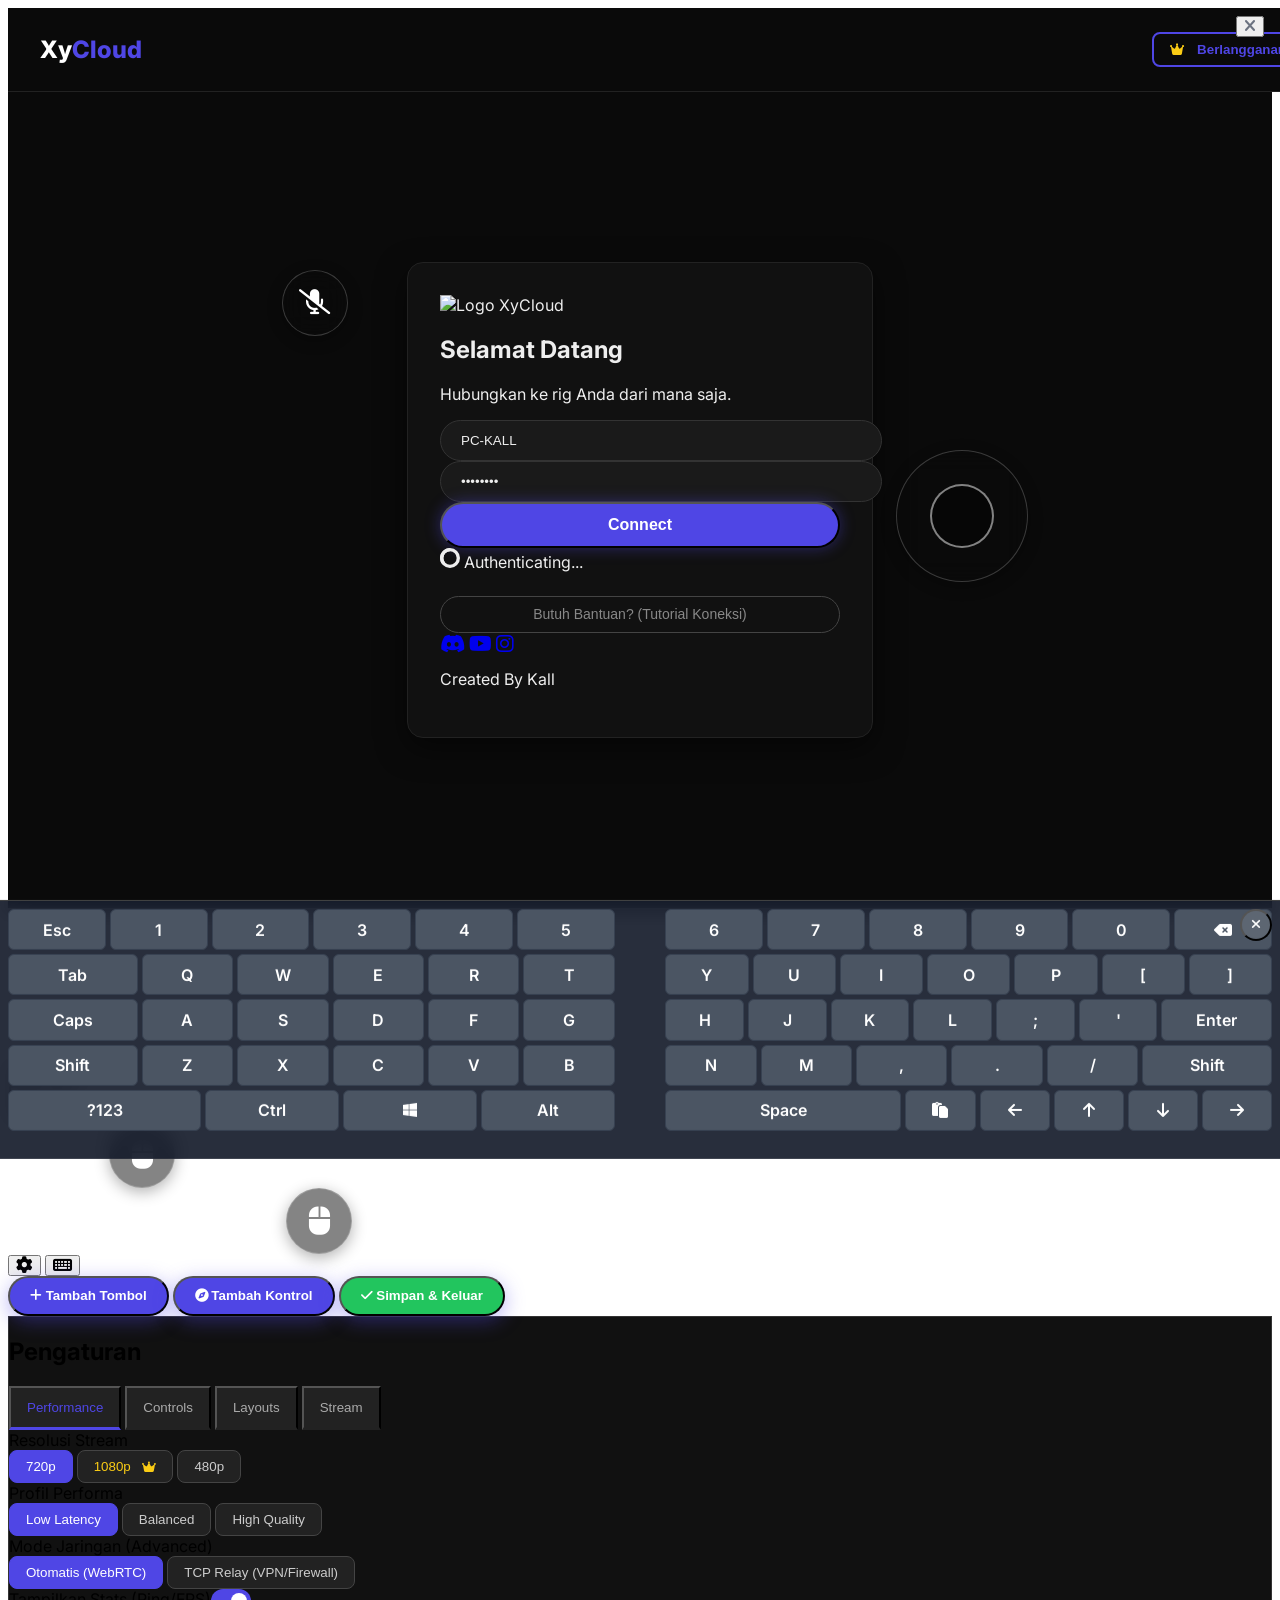
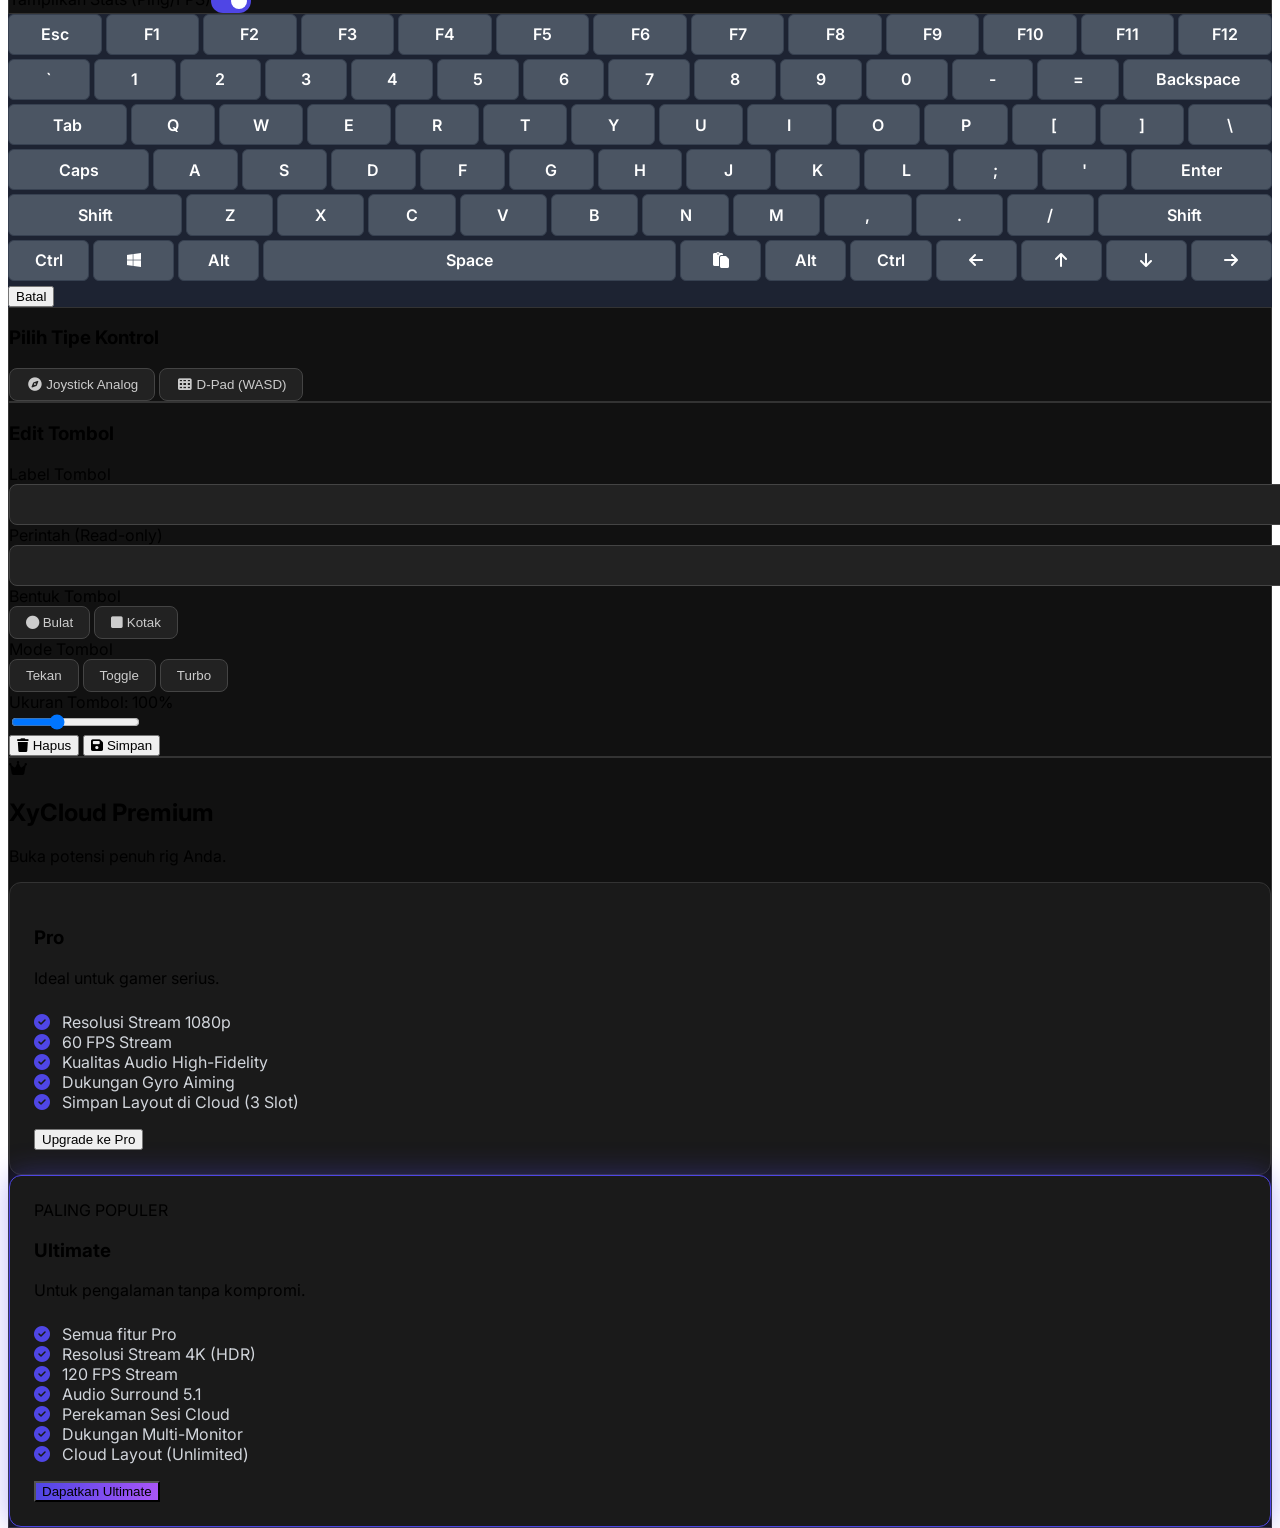
==== commit d785ac2d: "Enhance Firebase integration and add Firestore functions Updated Firebase configuration and added ne" ====
--- a/index.html
+++ b/index.html
@@ -11,8 +11,133 @@
     
     <script src="https://cdn.jsdelivr.net/npm/interactjs/dist/interact.min.js"></script>
     
-    <link rel="stylesheet" href="style.css">
+    <script type="module">
+      import { initializeApp } from "https://www.gstatic.com/firebasejs/10.12.2/firebase-app.js";
+      // PERUBAHAN: Kita butuh onSnapshot untuk mendengarkan 'answer'
+      import { getFirestore, doc, setDoc, serverTimestamp, onSnapshot } from "https://www.gstatic.com/firebasejs/10.12.2/firebase-firestore.js";
+      
+      // --- KONFIGURASI FIREBASE-MU (DARI v27) ---
+      const firebaseConfig = {
+        apiKey: "AIzaSyAqBIqFt3AKBavzVNr-VS9AlS7drPXXfcg",
+        authDomain: "kall-e4441.firebaseapp.com",
+        projectId: "kall-e4441",
+        storageBucket: "kall-e4441.firebasestorage.app",
+        messagingSenderId: "232976172726",
+        appId: "1:232976172726:web:3cd3f6338a4ec52ba58817",
+        measurementId: "G-YQBDKK616N"
+      };
+      
+      try {
+        const app = initializeApp(firebaseConfig);
+        const db = getFirestore(app);
+        
+        window.db = db;
+        window.createDocRef = (db, collection, id) => doc(db, collection, id);
+        window.setDocCommand = setDoc;
+        window.serverTimestampCommand = serverTimestamp;
+        window.onSnapshotCommand = onSnapshot; // <-- FUNGSI BARU
+        
+        console.log("Firebase v34 Client Loaded.");
+      } catch (e) {
+        console.error("Firebase GAGAL di-load.", e);
+        alert("Error Konfigurasi Firebase! Cek konsol (F12).");
+      }
+    </script>
     
+    <style>
+        @import url('https://fonts.googleapis.com/css2?family=Inter:wght@400;500;600;700;800&display=swap');
+        :root {
+            --brand-color: #4f46e5; --brand-color-dark: #4338ca;
+            --brand-color-hover: rgba(79, 70, 229, 0.4);
+            --brand-gradient: linear-gradient(90deg, #4f46e5, #a855f7);
+            --button-opacity: 0.5; 
+        }
+        body { font-family: 'Inter', sans-serif; -webkit-tap-highlight-color: transparent; overflow: hidden; height: 100vh; }
+        #login-page { background: #0a0a0a; color: #eee; display: flex; flex-direction: column; min-height: 100vh; }
+        #login-header { width: 100%; padding: 1.5rem 2rem; display: flex; justify-content: space-between; align-items: center; background: #0a0a0a; border-bottom: 1px solid #222; }
+        .login-logo { font-size: 1.5rem; font-weight: 800; color: white; }
+        .login-logo span { color: var(--brand-color); }
+        .subscribe-btn { background: transparent; border: 2px solid var(--brand-color); color: var(--brand-color); padding: 0.5rem 1rem; border-radius: 0.5rem; font-weight: 600; transition: all 0.3s ease; }
+        .subscribe-btn:hover { background: var(--brand-color); color: white; box-shadow: 0 0 15px var(--brand-color-hover); }
+        .subscribe-btn .fa-crown { color: #facc15; margin-right: 0.5rem; }
+        .login-content { flex-grow: 1; display: flex; align-items: center; justify-content: center; padding: 2rem; }
+        .login-card { background: #111; border: 1px solid #222; padding: 2rem; border-radius: 1rem; box-shadow: 0 10px 30px rgba(0,0,0,0.5); width: 100%; max-width: 400px; }
+        .login-input { background: #1a1a1a; border: 1px solid #333; color: #eee; width: 100%; padding: 0.75rem 1.25rem; border-radius: 9999px; }
+        .login-input:focus { outline: none; border-color: var(--brand-color); box-shadow: 0 0 10px var(--brand-color-hover); }
+        .login-btn { background-color: var(--brand-color); transition: all 0.3s ease; box-shadow: 0 0 15px var(--brand-color-hover); width: 100%; color: white; font-weight: 700; padding: 0.75rem 1rem; border-radius: 9999px; font-size: 1rem; }
+        .login-btn:hover { background-color: var(--brand-color-dark); box-shadow: 0 0 25px var(--brand-color-hover); }
+        .help-btn-outline { background-color: transparent; border: 1px solid #444; color: #888; width: 100%; padding: 0.6rem 1rem; border-radius: 9999px; font-size: 0.875rem; margin-top: 1.5rem; transition: all 0.2s ease; }
+        .help-btn-outline:hover { border-color: #777; color: #ccc; }
+        #toast-notification { position: fixed; top: 20px; right: 20px; transform: translateX(120%); transition: transform 0.3s ease-in-out; z-index: 100; }
+        #toast-notification.show { transform: translateX(0); }
+        .draggable { touch-action: none; user-select: none; position: absolute; z-index: 30; background-color: rgba(10, 10, 10, var(--button-opacity)); border: 1px solid rgba(255, 255, 255, 0.2); backdrop-filter: blur(12px); -webkit-backdrop-filter: blur(12px); color: white; border-radius: 9999px; box-shadow: 0 4px 15px rgba(0,0,0,0.3); transition: all 0.2s ease; width: 64px; height: 64px; display: flex; align-items: center; justify-content: center; font-size: 1.25rem; }
+        .draggable.text-btn { width: auto; height: 56px; padding: 0 1.25rem; border-radius: 0.75rem; font-size: 0.875rem; }
+        .d-pad-base { background: transparent !important; backdrop-filter: none; border: none; box-shadow: none; width: 150px; height: 150px; display: grid; grid-template-rows: 1fr 1fr 1fr; grid-template-columns: 1fr 1fr 1fr; border-radius: 0; }
+        .d-pad-btn { background-color: rgba(10, 10, 10, var(--button-opacity)); border: 1px solid rgba(255, 255, 255, 0.2); backdrop-filter: blur(12px); -webkit-backdrop-filter: blur(12px); display: flex; align-items: center; justify-content: center; font-size: 1.25rem; font-weight: bold; }
+        .d-pad-btn.active-state { background-color: var(--brand-color-hover); }
+        .d-pad-up { grid-row: 1; grid-column: 2; border-radius: 0.5rem 0.5rem 0 0; }
+        .d-pad-left { grid-row: 2; grid-column: 1; border-radius: 0.5rem 0 0 0.5rem; }
+        .d-pad-right { grid-row: 2; grid-column: 3; border-radius: 0 0.5rem 0.5rem 0; }
+        .d-pad-down { grid-row: 3; grid-column: 2; border-radius: 0 0 0.5rem 0.5rem; }
+        .d-pad-center { grid-row: 2; grid-column: 2; }
+        .draggable.active-state { background-color: var(--brand-color-hover); border-color: var(--brand-color); transform: scale(0.95); }
+        .draggable.active-state .mouse-dot { opacity: 1; }
+        .mouse-btn-v8 { font-size: 1.75rem; position: relative; }
+        .mouse-dot { position: absolute; width: 0.65rem; height: 0.65rem; border-radius: 9999px; border: 1px solid rgba(0,0,0,0.5); top: 0.65rem; opacity: 0; transition: opacity 0.1s ease; }
+        .joystick-base { width: 130px; height: 130px; }
+        .joystick-stick { width: 60px; height: 60px; background-color: rgba(0, 0, 0, 0.4); border: 2px solid rgba(255, 255, 255, 0.5); border-radius: 9999px; position: absolute; z-index: 31; cursor: grab; }
+        #customize-bar { z-index: 40; }
+        .customize-btn { background-color: var(--brand-color); color: white; font-weight: 600; padding: 0.65rem 1.25rem; border-radius: 9999px; transition: all 0.3s ease; box-shadow: 0 5px 20px var(--brand-color-hover); }
+        .customize-btn:hover { background-color: var(--brand-color-dark); transform: translateY(-2px); }
+        .customize-btn.exit-btn { background-color: #22c55e; }
+        .customize-btn.exit-btn:hover { background-color: #16a34a; }
+        .edit-btn-overlay { position: absolute; top: -5px; right: -5px; width: 24px; height: 24px; background-color: var(--brand-color); color: white; border-radius: 9999px; display: none; align-items: center; justify-content: center; font-size: 0.75rem; cursor: pointer; z-index: 35; }
+        .customization-active .draggable:hover .edit-btn-overlay { display: flex; }
+        .customization-active .draggable { cursor: move; border-color: var(--brand-color); box-shadow: 0 0 25px var(--brand-color-hover), 0 0 10px rgba(255, 255, 255, 0.5) inset; }
+        .customization-active .joystick-stick, .customization-active .d-pad-btn { display: none; }
+        .customization-active .d-pad-base { background: rgba(79, 70, 229, 0.2); border: 2px dashed var(--brand-color); border-radius: 0.5rem; }
+        .modal { transition: opacity 0.2s ease, transform 0.2s ease; z-index: 50; }
+        .modal-content { background-color: #111; border: 1px solid #333; }
+        .modal-close-btn { position: absolute; top: 1rem; right: 1rem; color: #6B7280; transition: color 0.2s ease; }
+        .modal-close-btn:hover { color: #fff; }
+        .tab-btn { background: #222; color: #aaa; padding: 0.75rem 1rem; border-bottom: 3px solid transparent; transition: all 0.2s ease; }
+        .tab-btn:hover { background: #333; color: #fff; }
+        .tab-btn.active { color: var(--brand-color); border-bottom-color: var(--brand-color); }
+        .tab-content { display: none; }
+        .tab-content.active { display: block; }
+        .choice-btn { background: #222; border: 1px solid #444; color: #ccc; padding: 0.5rem 1rem; border-radius: 0.5rem; transition: all 0.2s ease; }
+        .choice-btn:hover { background: #333; color: #fff; }
+        .choice-btn.active { background: var(--brand-color); color: white; border-color: var(--brand-color); }
+        .choice-btn.premium { color: #facc15; }
+        .premium-icon { color: #facc15; margin-left: 0.5rem; font-size: 0.75rem; }
+        .premium-label-wrapper { display: flex; align-items: center; justify-content: space-between; }
+        .premium-card { background: #1a1a1a; border-radius: 0.75rem; padding: 1.5rem; border: 1px solid #333; transition: all 0.3s ease; }
+        .premium-card-popular { border-color: var(--brand-color); box-shadow: 0 0 30px var(--brand-color-hover); }
+        .premium-feature-list { list-style-type: none; padding: 0; margin-top: 1.5rem; space-y: 0.75rem; }
+        .premium-feature-list li { display: flex; align-items: center; font-size: 1rem; color: #d1d5db; }
+        .premium-feature-list .fa-check-circle { color: var(--brand-color); margin-right: 0.75rem; }
+        #binding-keyboard-modal { z-index: 55; background-color: rgba(17, 24, 39, 0.95); }
+        #sliding-keyboard { position: fixed; bottom: 0; left: 0; right: 0; background-color: rgba(17, 24, 39, 0.90); backdrop-filter: blur(10px); -webkit-backdrop-filter: blur(10px); transform: translateY(100%); transition: transform 0.3s ease-in-out; z-index: 40; padding: 0.5rem; padding-bottom: 1.5rem; border-top: 1px solid #444; }
+        #sliding-keyboard.show { transform: translateY(0); }
+        #close-sliding-keyboard-btn { position: absolute; top: 0.5rem; right: 0.5rem; background-color: rgba(255, 255, 255, 0.1); color: white; border-radius: 9999px; width: 2rem; height: 2rem; display: flex; align-items: center; justify-content: center; cursor: pointer; }
+        #close-sliding-keyboard-btn:active { background-color: rgba(255, 255, 255, 0.2); }
+        .kbd-layer { display: none; }
+        .kbd-layer.active { display: block; }
+        .kbd-left-half, .kbd-right-half { width: 48%; }
+        #sliding-keyboard-layers { display: flex; justify-content: space-between; }
+        .kbd-key { background-color: #4B5563; border: 1px solid #374151; border-radius: 0.375rem; padding: 0.6rem 0.4rem; font-weight: 600; color: white; cursor: pointer; transition: background-color 0.1s ease; display: flex; justify-content: center; align-items: center; min-width: 32px; text-align: center; flex-grow: 1; flex-basis: 0; -webkit-tap-highlight-color: transparent; }
+        .kbd-key:active { background-color: #374151; }
+        .kbd-row { display: flex; justify-content: center; gap: 0.25rem; margin-bottom: 0.25rem; }
+        .switch { position: relative; display: inline-block; width: 40px; height: 24px; }
+        .switch input { opacity: 0; width: 0; height: 0; }
+        .slider { position: absolute; cursor: pointer; top: 0; left: 0; right: 0; bottom: 0; background-color: #4B5563; transition: .4s; border-radius: 34px; }
+        .slider:before { position: absolute; content: ""; height: 16px; width: 16px; left: 4px; bottom: 4px; background-color: white; transition: .4s; border-radius: 50%; }
+        input:checked + .slider { background-color: var(--brand-color); }
+        input:checked + .slider:before { transform: translateX(16px); }
+        .form-input { background: #222; border: 1px solid #444; color: #fff; width: 100%; padding: 0.75rem 1rem; border-radius: 0.5rem; }
+        .form-label { display: block; text-sm font-medium text-gray-300 mb-2; }
+        #loading-spinner svg { width: 1.25rem; height: 1.25rem; display: inline-block; }
+    </style>
 </head>
 <body class="bg-black text-white overflow-hidden h-screen">
 
@@ -71,7 +196,8 @@
         <div class="flex-grow bg-black flex items-center justify-center p-0 overflow-auto relative h-full">
             <div id="remote-content" class="w-full h-full aspect-video bg-gray-700 relative overflow-hidden">
                 
-                <video id="video-stream" class="w-full h-full object-cover" autoplay playsinline muted></video>
+                <video id="video-stream" class="w-full h-full object-cover" autoplay playsinline muted>
+                    </video>
                 
                 <div id="stats-overlay" class="absolute top-4 left-4 z-20 bg-black/60 backdrop-blur-sm p-2 rounded-lg font-mono text-sm text-green-400">
                     <div>Ping: <span class="font-bold">15ms</span></div>
@@ -134,7 +260,7 @@
                             <label class="form-label">Resolusi Stream</label>
                             <div class="flex gap-2">
                                 <button class="choice-btn active" data-res="720p">720p</button>
-                                <button class="choice-btn premium" data-premium-feature="true">1080p <i class="premium-icon fas fa-crown"></i></button>
+                                <button id="res-1080p-btn" class="choice-btn premium" data-premium-feature="true">1080p <i class="premium-icon fas fa-crown"></i></button>
                                 <button class="choice-btn" data-res="480p">480p</button>
                             </div>
                         </div>
@@ -158,6 +284,7 @@
                     
                     <div id="tab-controls" class="tab-content">
                         <button id="enter-customize-btn" class="w-full text-center px-4 py-3 bg-indigo-600 hover:bg-indigo-700 rounded-lg font-semibold"><i class="fas fa-arrows-up-down-left-right fa-fw mr-2"></i> Kustomisasi Tombol di Layar</button>
+                        
                         <div class="mt-4">
                             <label class="form-label">Mode Mouse (Layar Sentuh)</label>
                             <div class="flex gap-2">
@@ -165,6 +292,7 @@
                                 <button class="choice-btn" data-mouse-mode="trackpad">Trackpad (Geser Kursor)</button>
                             </div>
                         </div>
+                        
                         <div class="mt-4">
                             <label class="form-label">Sensitivitas Mouse (Remote)</label>
                             <input type="range" min="10" max="200" value="100" class="w-full h-2 bg-gray-700 rounded-lg appearance-none cursor-pointer">
@@ -228,7 +356,9 @@
                             <label class="form-label">Volume Mic</label>
                             <input type="range" min="0" max="100" value="80" class="w-full h-2 bg-gray-700 rounded-lg appearance-none cursor-pointer">
                         </div>
+                        
                         <div class="border-t border-gray-700 my-6"></div>
+                        
                         <div class="grid grid-cols-2 gap-4">
                             <button id="screenshot-btn" class="choice-btn"><i class="fas fa-camera mr-2"></i> Ambil Screenshot</button>
                             <button id="record-btn" class="choice-btn" data-premium-feature="true"><i class="fas fa-video mr-2"></i> Mulai Merekam <i class="premium-icon fas fa-crown"></i></button>
@@ -437,7 +567,7 @@
           serverTimestampCommand = serverTimestamp;
           onSnapshotCommand = onSnapshot;
           
-          console.log("Firebase v32 Client Loaded.");
+          console.log("Firebase v34 Client Loaded.");
         } catch (e) {
           console.error("Firebase GAGAL di-load.", e);
           alert("Error Konfigurasi Firebase! Cek konsol (F12).");
@@ -779,11 +909,8 @@
             const target = e.target.closest('[data-premium-feature="true"]');
             if (target) {
                 if (!isPremium) {
-                    e.preventDefault();
-                    e.stopPropagation();
-                    if (settingsModal && !settingsModal.classList.contains('hidden')) {
-                        closeModal(settingsModal);
-                    }
+                    e.preventDefault(); e.stopPropagation();
+                    if (settingsModal && !settingsModal.classList.contains('hidden')) { closeModal(settingsModal); }
                     openModal(premiumModal);
                 }
             }
@@ -811,41 +938,24 @@
             settingsModal.addEventListener('click', (e) => {
                 const targetBtn = e.target.closest('.choice-btn:not([data-premium-feature="true"])');
                 if (!targetBtn) return;
-                
                 const parent = targetBtn.parentElement;
                 if (parent) {
-                    parent.querySelectorAll('.choice-btn').forEach(btn => {
-                        btn.classList.remove('active');
-                    });
+                    parent.querySelectorAll('.choice-btn').forEach(btn => btn.classList.remove('active'));
                 }
                 targetBtn.classList.add('active');
             });
         }
 
-        if (toggleStatsBtn) {
-            toggleStatsBtn.addEventListener('change', (e) => {
-                 if (statsOverlay) statsOverlay.classList.toggle('hidden', !e.target.checked);
-            });
-        }
-        if (toggleHapticsBtn) {
-            toggleHapticsBtn.addEventListener('change', (e) => {
-                hapticsEnabled = e.target.checked;
-                showToast(hapticsEnabled ? 'Getar Aktif' : 'Getar Nonaktif');
-                if(hapticsEnabled) performHapticFeedback(100);
-            });
-        }
+        if (toggleStatsBtn) { toggleStatsBtn.addEventListener('change', (e) => { if (statsOverlay) statsOverlay.classList.toggle('hidden', !e.target.checked); }); }
+        if (toggleHapticsBtn) { toggleHapticsBtn.addEventListener('change', (e) => { hapticsEnabled = e.target.checked; showToast(hapticsEnabled ? 'Getar Aktif' : 'Getar Nonaktif'); if(hapticsEnabled) performHapticFeedback(100); }); }
         
         if (disconnectBtn) {
             disconnectBtn.addEventListener('click', () => {
-                cmdDocRef = null;
-                signalOfferDocRef = null;
-                signalAnswerDocRef = null;
+                cmdDocRef = null; signalOfferDocRef = null; signalAnswerDocRef = null;
                 if(signalListener) signalListener();
                 if(pc) { pc.close(); pc = null; }
-                
                 if (videoStreamEl) videoStreamEl.srcObject = null;
                 if (webrtcStatusEl) webrtcStatusEl.textContent = "Status: Idle...";
-                
                 if (remotePage) remotePage.style.display = 'none';
                 if (loginPage) loginPage.style.display = 'flex';
                 closeModal(settingsModal);
@@ -867,7 +977,6 @@
                 }
             });
         }
-        
         document.querySelectorAll('.draggable').forEach(addEditListener);
 
         function openEditModal(el) {
@@ -886,21 +995,7 @@
         }
         
         if (closeEditKeyModal) closeEditKeyModal.addEventListener('click', () => closeModal(editKeyModal));
-        
-        if (saveEditKeyBtn) {
-            saveEditKeyBtn.addEventListener('click', () => {
-                if (!currentEditingElement) return;
-                const newLabel = editKeyLabel.value, newScale = parseFloat(editKeySize.value) / 100, newStyle = editKeyStyleWrapper.querySelector('.active')?.dataset.style || currentEditingElement.dataset.style, newMode = editKeyModeWrapper.querySelector('.active')?.dataset.mode || currentEditingElement.dataset.mode;
-                currentEditingElement.dataset.label = newLabel; currentEditingElement.dataset.scale = newScale.toFixed(2); currentEditingElement.dataset.style = newStyle; currentEditingElement.dataset.mode = newMode;
-                const labelEl = currentEditingElement.querySelector('.btn-label');
-                if (labelEl) { if(currentEditingElement.dataset.command !== 'SPECIAL_PASTE') { labelEl.textContent = newLabel; } }
-                if (newStyle === 'rectangle') { currentEditingElement.classList.add('text-btn'); } else { currentEditingElement.classList.remove('text-btn'); }
-                const x = parseFloat(currentEditingElement.getAttribute('data-x')) || 0, y = parseFloat(currentEditingElement.getAttribute('data-y')) || 0;
-                currentEditingElement.style.transform = `translate(${x}px, ${y}px) scale(${newScale})`;
-                showToast('Tombol diperbarui!'); closeModal(editKeyModal); currentEditingElement = null;
-            });
-        }
-        
+        if (saveEditKeyBtn) { saveEditKeyBtn.addEventListener('click', () => { if (!currentEditingElement) return; const newLabel = editKeyLabel.value, newScale = parseFloat(editKeySize.value) / 100, newStyle = editKeyStyleWrapper.querySelector('.active')?.dataset.style || currentEditingElement.dataset.style, newMode = editKeyModeWrapper.querySelector('.active')?.dataset.mode || currentEditingElement.dataset.mode; currentEditingElement.dataset.label = newLabel; currentEditingElement.dataset.scale = newScale.toFixed(2); currentEditingElement.dataset.style = newStyle; currentEditingElement.dataset.mode = newMode; const labelEl = currentEditingElement.querySelector('.btn-label'); if (labelEl) { if(currentEditingElement.dataset.command !== 'SPECIAL_PASTE') { labelEl.textContent = newLabel; } } if (newStyle === 'rectangle') { currentEditingElement.classList.add('text-btn'); } else { currentEditingElement.classList.remove('text-btn'); } const x = parseFloat(currentEditingElement.getAttribute('data-x')) || 0, y = parseFloat(currentEditingElement.getAttribute('data-y')) || 0; currentEditingElement.style.transform = `translate(${x}px, ${y}px) scale(${newScale})`; showToast('Tombol diperbarui!'); closeModal(editKeyModal); currentEditingElement = null; }); }
         if (deleteKeyBtn) { deleteKeyBtn.addEventListener('click', () => { if (!currentEditingElement) return; currentEditingElement.remove(); showToast('Tombol dihapus'); closeModal(editKeyModal); currentEditingElement = null; }); }
         if (editKeySize) { editKeySize.addEventListener('input', (e) => { if (editKeySizeValue) editKeySizeValue.textContent = e.target.value; if (currentEditingElement) { const newScale = parseFloat(e.target.value) / 100, x = parseFloat(currentEditingElement.getAttribute('data-x')) || 0, y = parseFloat(currentEditingElement.getAttribute('data-y')) || 0; currentEditingElement.style.transform = `translate(${x}px, ${y}px) scale(${newScale})`; } }); }
         if (editKeyStyleWrapper) { editKeyStyleWrapper.addEventListener('click', (e) => { const targetBtn = e.target.closest('.choice-btn'); if (!targetBtn) return; editKeyStyleWrapper.querySelectorAll('.choice-btn').forEach(btn => btn.classList.remove('active')); targetBtn.classList.add('active'); }); }
